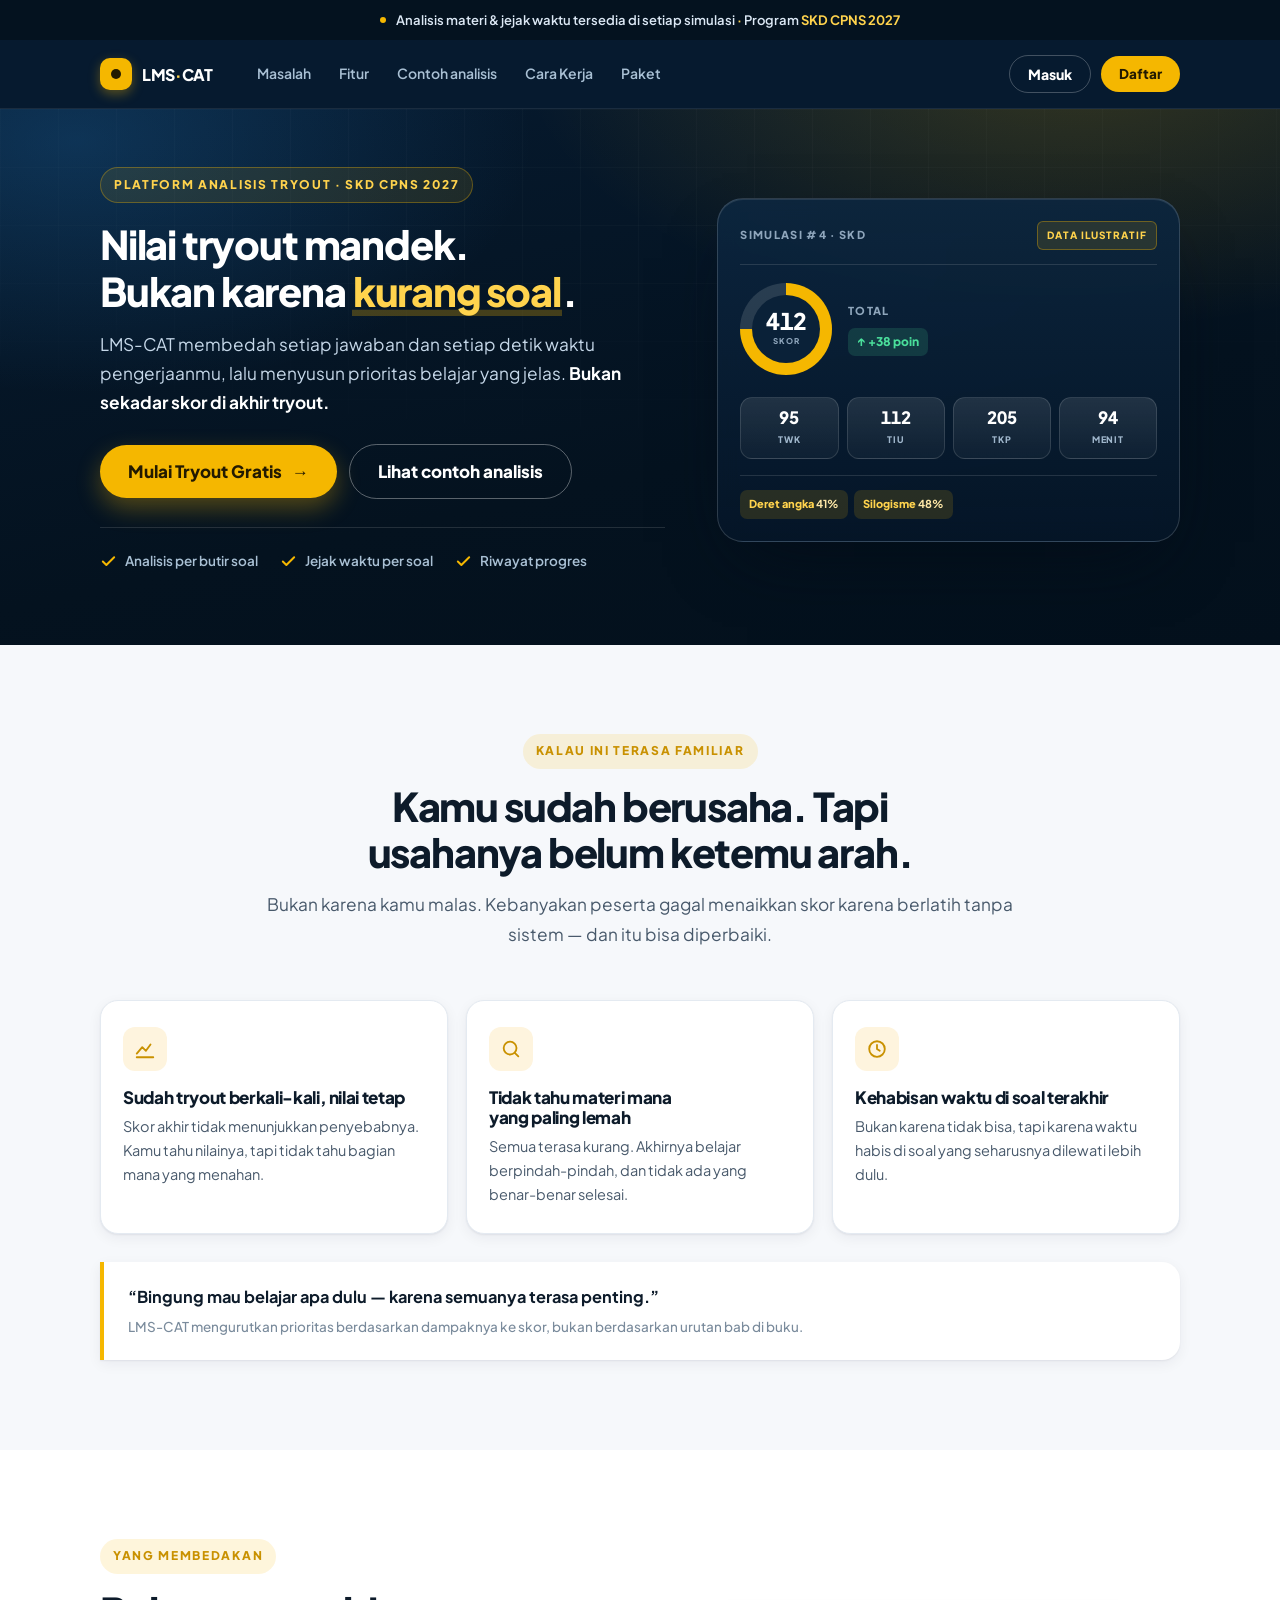
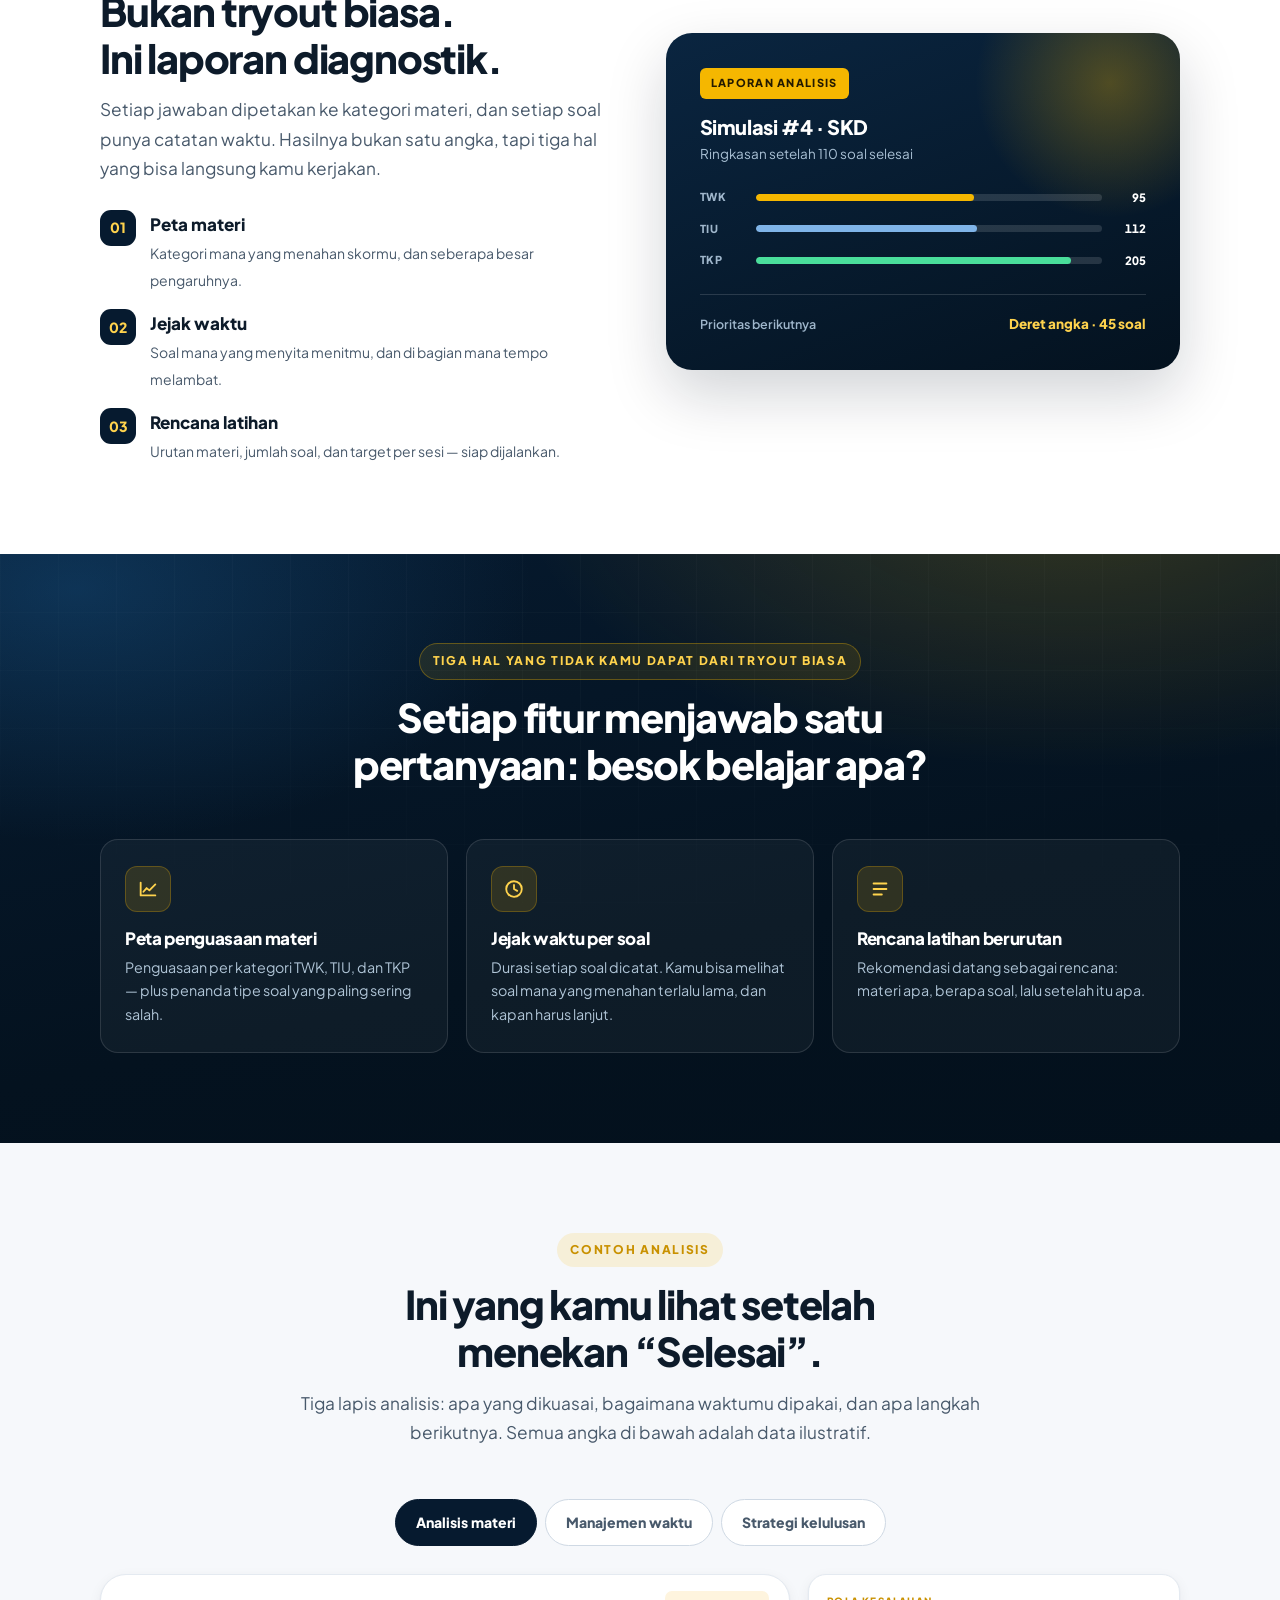
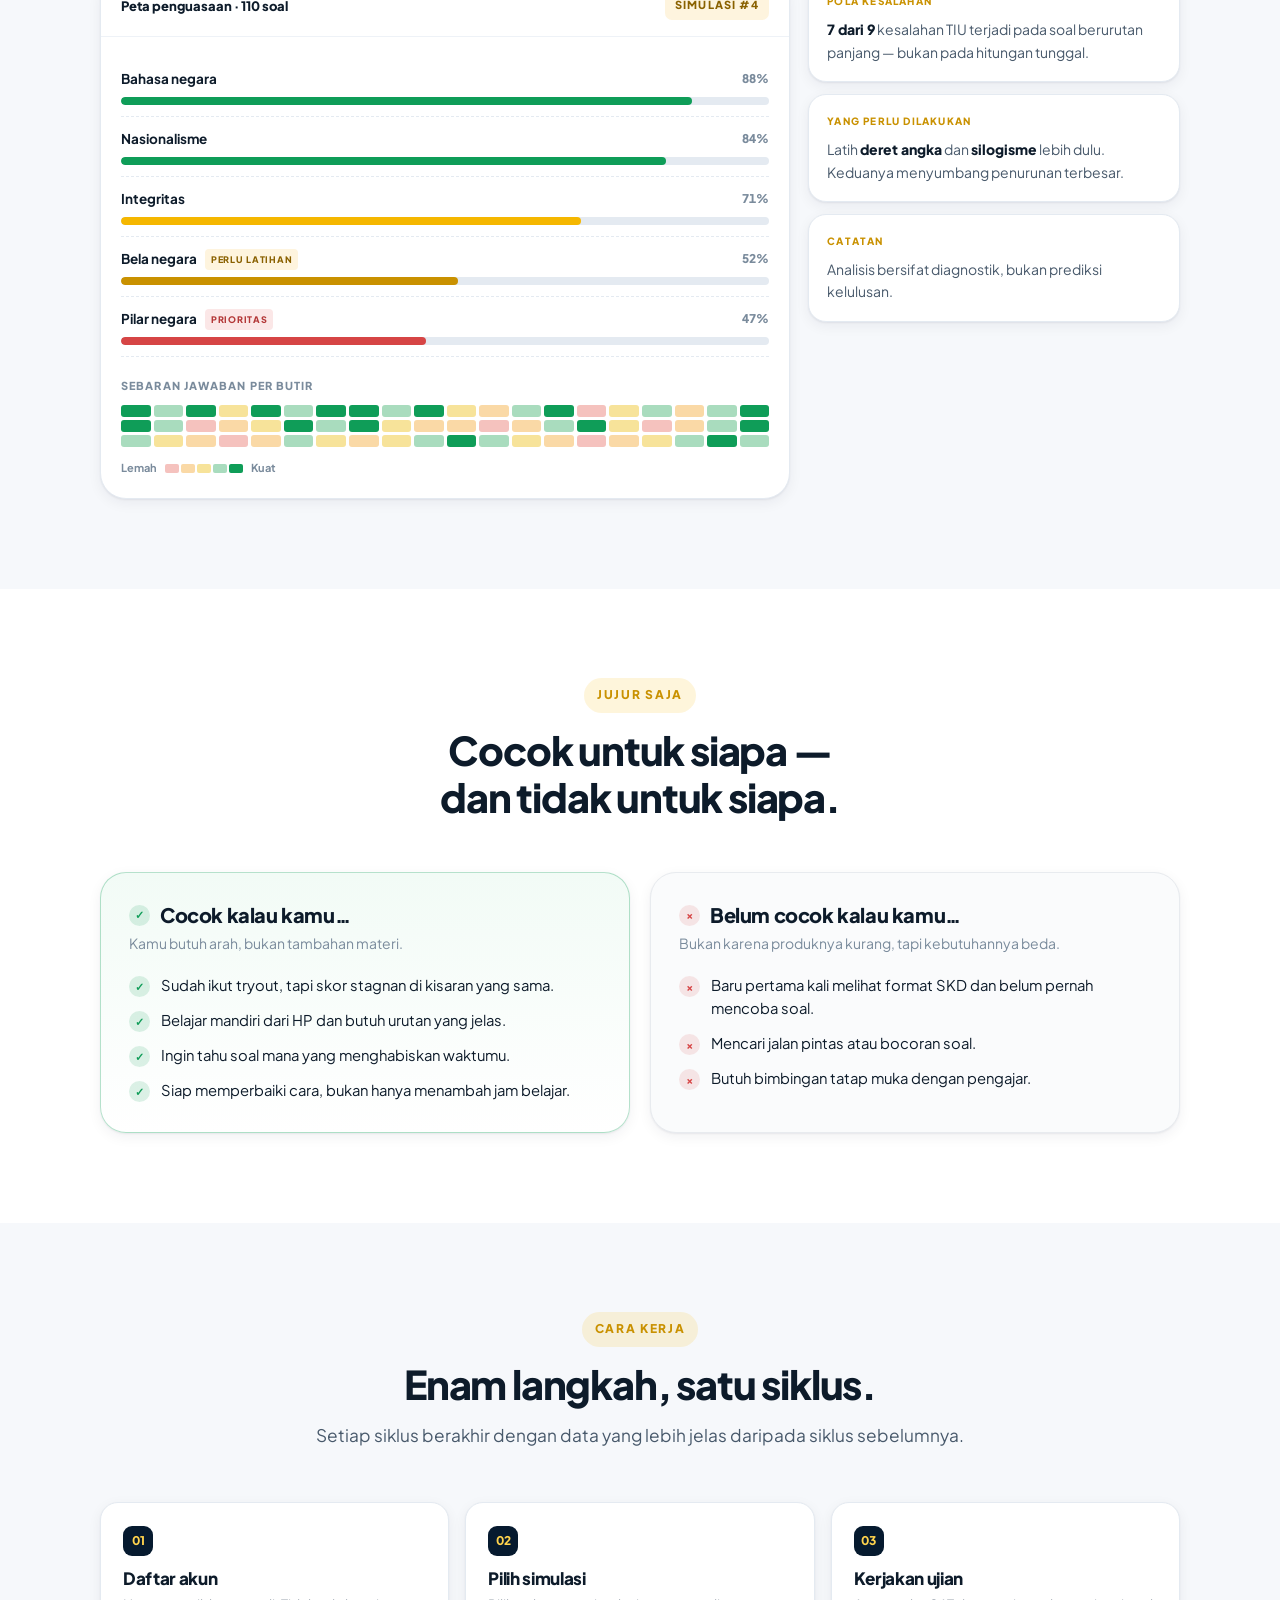
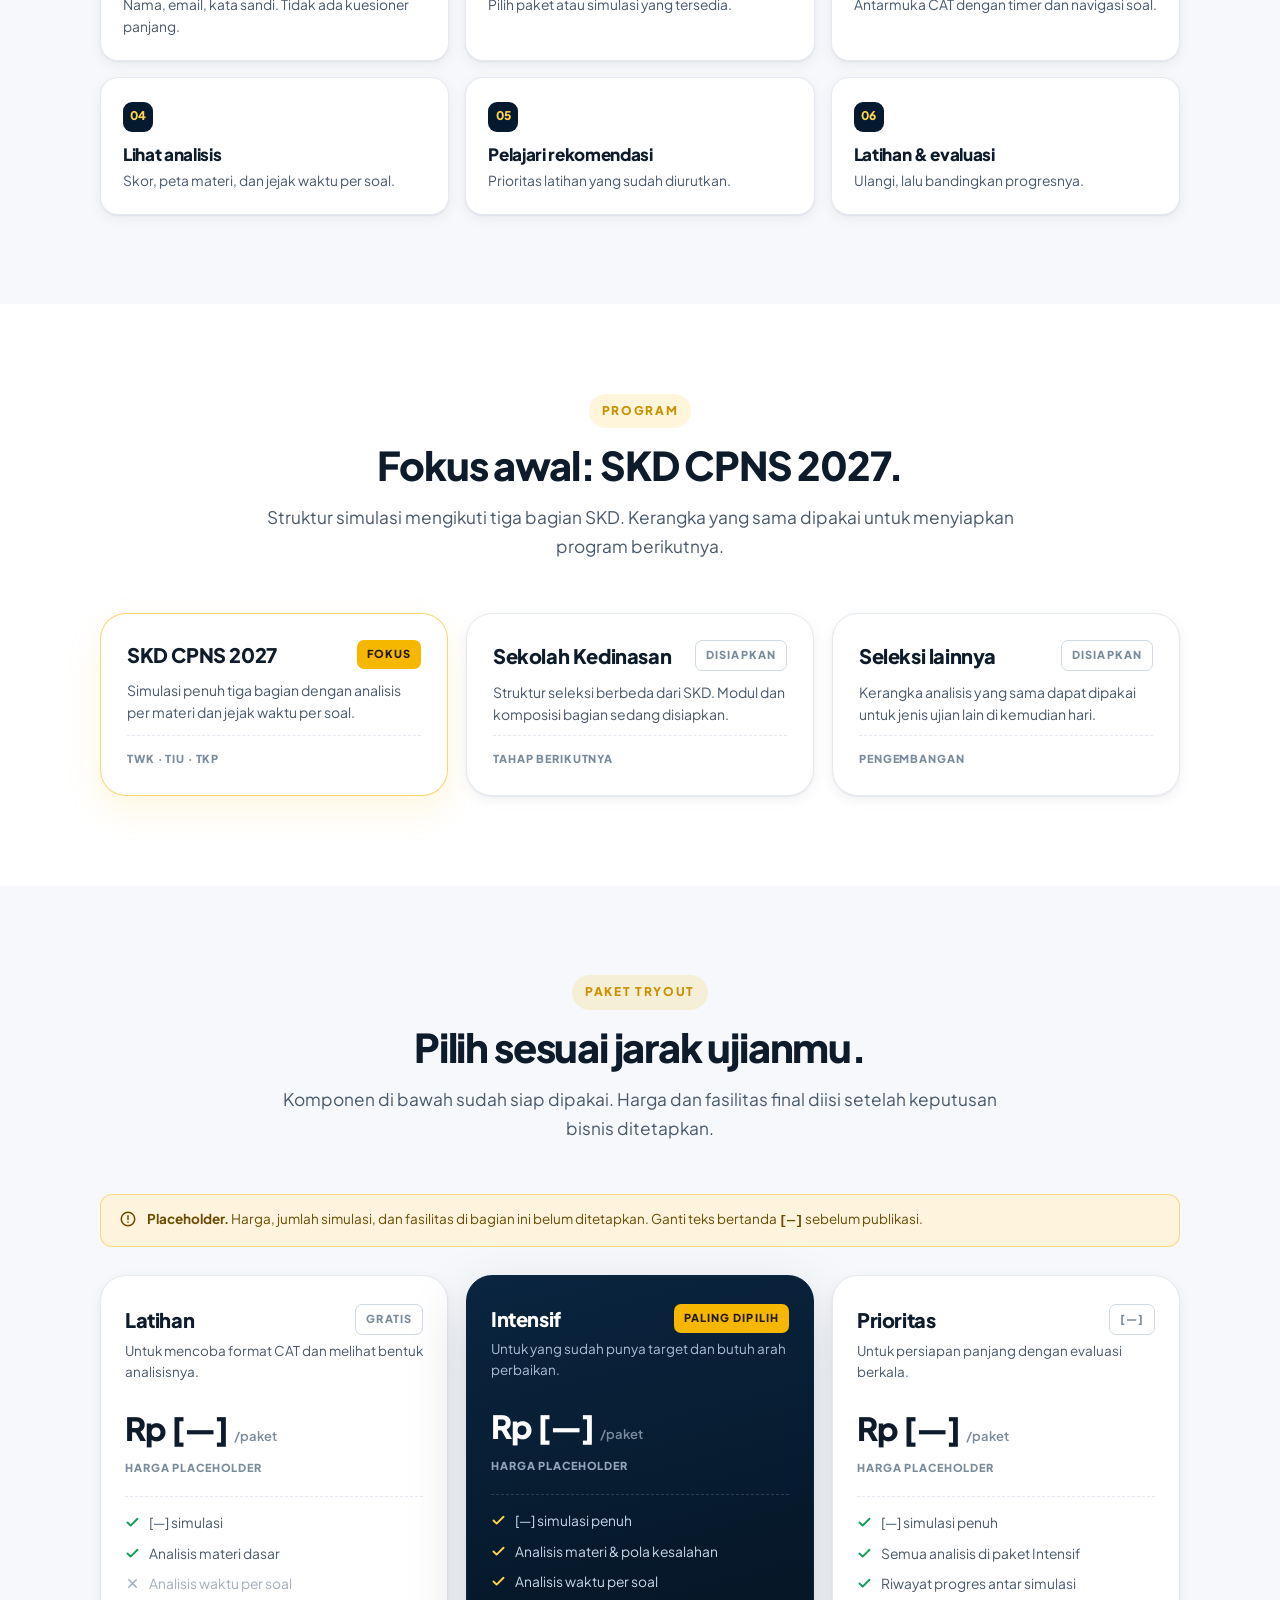
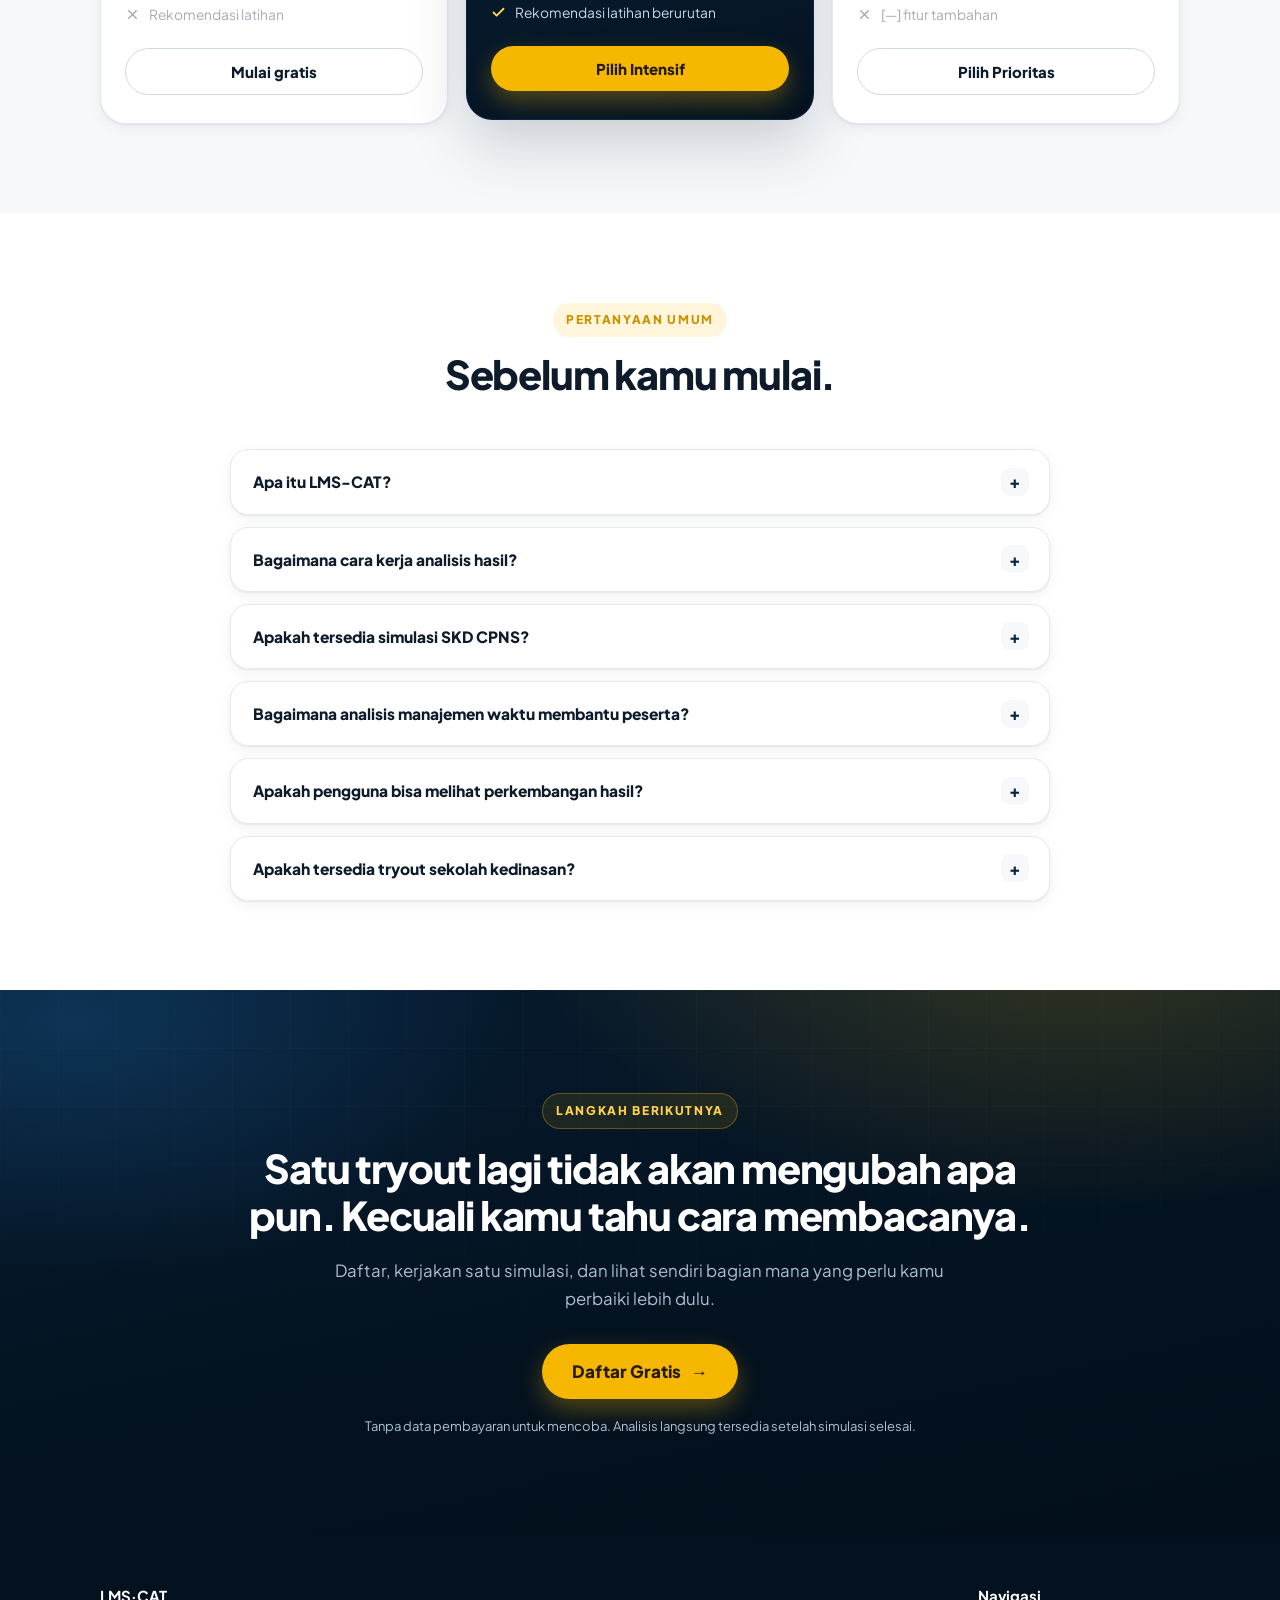
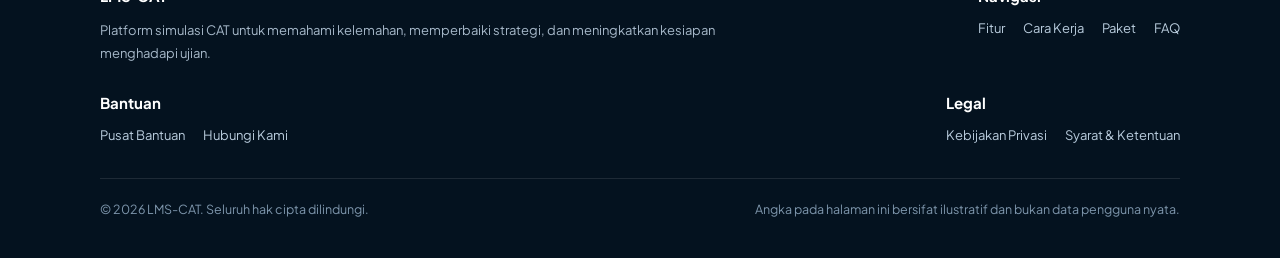
==== app/index.html @ 59b7fd4a "Add working frontend implementation: auth, 30-question CAT exam with timer/autosave, computed result" ====
<!DOCTYPE html>
<html lang="id">
<head>
<meta charset="utf-8">
<meta name="viewport" content="width=device-width, initial-scale=1">
<title>LMS-CAT — Analisis Tryout SKD CPNS 2027: Tahu Penyebab Nilaimu Mandek</title>
<meta name="description" content="LMS-CAT membedah hasil tryout per materi dan per detik waktu pengerjaan, lalu menyusun prioritas latihan untuk SKD CPNS 2027.">
<meta name="theme-color" content="#061A2F">
<link rel="stylesheet" href="assets/fonts.css">
<link rel="stylesheet" href="assets/tokens.css">
<link rel="stylesheet" href="assets/base.css">
<style>
/* ============================== TOPBAR ============================== */
.topbar{
  background:var(--navy-950); color:#DCE8F5;
  font-size:13px; font-weight:600; padding:9px 0;
}
.topbar .wrap{display:flex;align-items:center;justify-content:center;gap:10px;flex-wrap:wrap;text-align:center}
.topbar b{color:var(--gold-400)}
.topbar .dot{background:var(--gold-500);animation:pulse 2.2s infinite}
@keyframes pulse{0%,100%{opacity:1}50%{opacity:.25}}

/* ============================== HEADER ============================== */
.site-header{
  position:sticky; top:0; z-index:var(--z-sticky);
  background:var(--navy-900);
  border-bottom:1px solid rgba(255,255,255,.08);
  transition:box-shadow var(--dur-2) var(--ease);
}
.site-header.is-stuck{box-shadow:0 12px 30px rgba(3,12,22,.45)}
.hdr{display:flex;align-items:center;gap:26px;height:68px}
.brand{display:inline-flex;align-items:center;gap:10px;flex:none}
.brand__mark{
  width:32px;height:32px;border-radius:10px;flex:none;
  background:var(--gold-500);display:grid;place-items:center;
  box-shadow:0 4px 12px rgba(245,183,0,.35);
}
.brand__mark::after{content:"";width:10px;height:10px;border-radius:50%;background:#231A00}
.brand__name{font-weight:800;font-size:16px;letter-spacing:-.02em;color:#fff}
.brand__name i{color:var(--gold-400);font-style:normal}

.hdr__links{display:flex;gap:4px;margin-left:6px}
.hdr__links a{
  font-size:14px;font-weight:600;color:#A9C0D4;padding:8px 12px;border-radius:var(--r-pill);
  transition:color var(--dur-1), background var(--dur-1);
}
.hdr__links a:hover{color:#fff;background:rgba(255,255,255,.07)}
.hdr__actions{margin-left:auto;display:flex;align-items:center;gap:10px}
.hdr__actions .btn--ghost{padding:11px 18px;font-size:14px;border-color:rgba(255,255,255,.24)}
.burger{display:none;width:44px;height:44px;margin-left:auto;place-items:center;border-radius:12px;border:1px solid rgba(255,255,255,.2);color:#fff}
.burger span{display:block;width:18px;height:2px;background:currentColor;position:relative}
.burger span::before,.burger span::after{content:"";position:absolute;left:0;width:18px;height:2px;background:currentColor;transition:transform var(--dur-2) var(--ease)}
.burger span::before{top:-6px}.burger span::after{top:6px}
.burger[aria-expanded="true"] span{background:transparent}
.burger[aria-expanded="true"] span::before{transform:translateY(6px) rotate(45deg)}
.burger[aria-expanded="true"] span::after{transform:translateY(-6px) rotate(-45deg)}
.mmenu{border-top:1px solid rgba(255,255,255,.1);padding:12px 20px 20px;background:var(--navy-900)}
.mmenu a{display:flex;justify-content:space-between;padding:14px 0;border-bottom:1px solid rgba(255,255,255,.08);font-weight:700;color:#E8F1FA}
.mmenu .mm-act{display:grid;grid-template-columns:1fr 1fr;gap:10px;margin-top:16px}
@media (max-width:960px){
  .hdr__links,.hdr__actions{display:none}
  .burger{display:grid}
}

/* ============================== HERO ============================== */
.hero{padding:clamp(34px,5vw,58px) 0 clamp(44px,6vw,72px)}
.hero-grid{display:grid;grid-template-columns:1.1fr .9fr;gap:clamp(28px,4.4vw,52px);align-items:center}
.hero h1{margin-top:18px;color:#fff}
.hero .sub{font-size:var(--text-lead);color:#C6D8E9;margin-top:16px;max-width:34em;line-height:1.7}
.hero .sub strong{color:#fff;font-weight:700}
.hero-cta{display:flex;gap:12px;flex-wrap:wrap;margin-top:26px;align-items:center}
.trust{
  display:flex;flex-wrap:wrap;gap:12px 22px;margin-top:28px;padding-top:22px;
  border-top:1px solid rgba(255,255,255,.12);font-size:13.5px;color:#A9C0D4;font-weight:600;
}
.trust span{display:inline-flex;align-items:center;gap:8px}
.ck{width:17px;height:17px;flex:none;color:var(--gold-500)}

/* kartu hasil */
.rcard{
  position:relative;border-radius:var(--r-lg);padding:22px;
  background:linear-gradient(180deg,rgba(12,38,63,.92),rgba(5,22,40,.9));
  border:1px solid rgba(255,255,255,.16);
  box-shadow:0 30px 70px -30px rgba(3,12,22,.85), inset 0 1px 0 rgba(255,255,255,.1);
  -webkit-backdrop-filter:blur(10px);backdrop-filter:blur(10px);
}
.rcard__top{display:flex;align-items:center;justify-content:space-between;gap:10px;padding-bottom:14px;border-bottom:1px solid rgba(255,255,255,.12)}
.rcard__id{font-size:11px;font-weight:800;letter-spacing:.12em;text-transform:uppercase;color:#8FA6BC}
.rcard__badge{font-size:10px;font-weight:800;letter-spacing:.1em;text-transform:uppercase;padding:5px 9px;border-radius:6px;background:rgba(245,183,0,.12);border:1px solid rgba(245,183,0,.34);color:var(--gold-400)}
.rscore{display:flex;align-items:center;gap:16px;padding-block:18px}
.rring{position:relative;width:92px;height:92px;border-radius:50%;background:conic-gradient(var(--gold-500) 0 75%,rgba(255,255,255,.13) 75%);display:grid;place-items:center;flex:none}
.rring__in{width:68px;height:68px;border-radius:50%;background:#0A2138;display:grid;place-content:center;text-align:center}
.rring__in b{font-size:23px;font-weight:800;letter-spacing:-.03em;color:#fff;line-height:1;font-variant-numeric:tabular-nums}
.rring__in span{font-size:8px;font-weight:800;letter-spacing:.12em;color:#8FA6BC;margin-top:3px}
.rmeta{font-size:11px;font-weight:800;letter-spacing:.1em;text-transform:uppercase;color:#8FA6BC}
.rdelta{display:inline-flex;align-items:center;gap:5px;margin-top:7px;padding:4px 9px;border-radius:7px;background:rgba(74,222,155,.15);color:#4ADE9B;font-size:12px;font-weight:800}
.rboxes{display:grid;grid-template-columns:repeat(4,1fr);gap:8px;margin-top:4px}
.rbox{
  border-radius:12px;padding:11px 4px;text-align:center;
  background:linear-gradient(180deg,rgba(255,255,255,.1),rgba(255,255,255,.035));
  border:1px solid rgba(255,255,255,.13);
}
.rbox b{display:block;font-size:17px;font-weight:800;color:#fff;line-height:1;font-variant-numeric:tabular-nums}
.rbox span{display:block;font-size:9px;font-weight:800;letter-spacing:.1em;color:#9FB6CB;margin-top:6px}
.rchips{display:flex;flex-wrap:wrap;gap:6px;margin-top:16px;padding-top:14px;border-top:1px solid rgba(255,255,255,.12)}
.rchip{font-size:11px;font-weight:800;padding:5px 9px;border-radius:7px;background:rgba(245,183,0,.14);color:var(--gold-400)}
.rchip b{color:#FFE9A8}

@media (max-width:960px){
  .hero-grid{grid-template-columns:1fr;gap:34px}
  .hero .sub{max-width:none}
}

/* ============================== PAIN ============================== */
.pain-grid{display:grid;grid-template-columns:repeat(3,1fr);gap:18px}
.pain{background:var(--white);border:1px solid var(--line);border-radius:var(--r-md);padding:26px 22px;box-shadow:var(--shadow-sm)}
.pain .ic{width:44px;height:44px;border-radius:12px;display:grid;place-items:center;background:var(--gold-100);color:var(--gold-600);margin-bottom:16px}
.pain h3{font-size:var(--text-md);margin-bottom:8px}
.pain p{font-size:14.5px;color:var(--body);line-height:1.65}
.quote{
  margin-top:28px;background:var(--white);border-left:4px solid var(--gold-500);
  border-radius:0 var(--r-md) var(--r-md) 0;padding:22px 24px;box-shadow:var(--shadow-sm);
  font-size:1.02rem;color:var(--ink);font-weight:700;line-height:1.55;
}
.quote small{display:block;margin-top:8px;font-weight:500;font-size:13.5px;color:var(--muted)}

/* ============================== SOLUTION ============================== */
.solution{display:grid;grid-template-columns:1fr 1fr;gap:clamp(28px,4vw,52px);align-items:center}
.pillars{display:grid;gap:16px;margin-top:26px}
.pillar{display:flex;gap:14px;align-items:flex-start}
.pillar .n{
  flex:none;width:36px;height:36px;border-radius:11px;display:grid;place-items:center;
  background:var(--navy-900);color:var(--gold-400);font-weight:800;font-size:14px;
}
.pillar b{display:block;color:var(--ink);font-size:var(--text-md);font-weight:800}
.pillar span{font-size:14px;color:var(--body);line-height:1.6}

.mock{
  border-radius:var(--r-lg);padding:clamp(24px,3vw,34px);position:relative;overflow:hidden;
  background:linear-gradient(160deg,var(--navy-800),var(--navy-950));
  box-shadow:var(--shadow-lg);color:#E8F1FA;
}
.mock::before{
  content:"";position:absolute;width:280px;height:280px;border-radius:50%;
  background:radial-gradient(circle,rgba(245,183,0,.30),transparent 68%);
  top:-90px;right:-70px;
}
.mock .tag{
  display:inline-block;font-size:11px;font-weight:800;letter-spacing:.12em;text-transform:uppercase;
  color:#231A00;background:var(--gold-500);padding:6px 11px;border-radius:6px;
}
.mock h3{color:#fff;font-size:var(--text-lg);margin:16px 0 4px;position:relative}
.mock .ms{color:#A9C0D4;font-size:13.5px}
.mrows{margin-top:22px;display:grid;gap:12px;position:relative}
.mrow{display:grid;grid-template-columns:46px 1fr 34px;gap:10px;align-items:center}
.mrow span{font-size:11px;font-weight:800;color:#9FB6CB;letter-spacing:.06em}
.mrow em{font-style:normal;font-size:11.5px;font-weight:800;color:#fff;text-align:right;font-variant-numeric:tabular-nums}
.mtrack{height:7px;border-radius:99px;background:rgba(255,255,255,.13);overflow:hidden}
.mtrack i{display:block;height:100%;border-radius:99px;background:var(--gold-500)}
.mtrack i.b2{background:#7FB4E8}
.mtrack i.b3{background:#4ADE9B}
.mfoot{
  margin-top:24px;padding-top:18px;border-top:1px solid rgba(255,255,255,.14);
  display:flex;justify-content:space-between;align-items:center;gap:12px;position:relative;flex-wrap:wrap;
}
.mfoot span{font-size:12.5px;color:#9FB6CB;font-weight:600}
.mfoot b{color:var(--gold-400);font-size:13.5px;font-weight:800}

/* ============================== FEATURES (navy) ============================== */
.feat-grid{display:grid;grid-template-columns:repeat(3,1fr);gap:18px}
.feat{
  background:rgba(255,255,255,.045);border:1px solid rgba(255,255,255,.12);
  border-radius:var(--r-md);padding:26px 24px;
  transition:transform var(--dur-2) var(--ease), border-color var(--dur-2), background var(--dur-2);
}
.feat:hover{transform:translateY(-3px);border-color:rgba(245,183,0,.45);background:rgba(255,255,255,.07)}
.feat .ic{
  width:46px;height:46px;border-radius:12px;display:grid;place-items:center;margin-bottom:16px;
  background:rgba(245,183,0,.14);color:var(--gold-400);border:1px solid rgba(245,183,0,.26);
}
.feat h3{color:#fff;font-size:var(--text-md);margin-bottom:8px}
.feat p{font-size:14.3px;color:#AFC4D6;line-height:1.65}

/* ============================== PREVIEW / TABS ============================== */
.tabs{display:flex;gap:8px;flex-wrap:wrap;justify-content:center;margin-bottom:28px}
.tab{
  padding:11px 20px;border-radius:var(--r-pill);border:1.5px solid var(--line-strong);
  background:var(--white);font-size:14px;font-weight:800;color:var(--body);
  transition:all var(--dur-1) var(--ease);
}
.tab:hover{border-color:var(--navy-700);color:var(--ink)}
.tab[aria-selected="true"]{background:var(--navy-900);border-color:var(--navy-900);color:#fff}
.tabpanel[hidden]{display:none}
.pv-grid{display:grid;grid-template-columns:1.3fr .7fr;gap:18px;align-items:start}
.panel{background:var(--white);border:1px solid var(--line);border-radius:var(--r-lg);box-shadow:var(--shadow-sm);overflow:hidden}
.panel__head{display:flex;align-items:center;justify-content:space-between;gap:12px;padding:16px 20px;border-bottom:1px solid var(--line-soft)}
.panel__title{font-size:13px;font-weight:800;color:var(--ink)}
.panel__body{padding:20px}
.prow{display:grid;grid-template-columns:1fr 56px;gap:6px 12px;align-items:center;padding:11px 0;border-bottom:1px dashed var(--line)}
.prow:last-of-type{border-bottom:0}
.prow__n{font-size:13.5px;font-weight:700;color:var(--ink);display:flex;align-items:center;gap:8px}
.prow__v{font-size:12px;font-weight:800;color:var(--muted);text-align:right;font-variant-numeric:tabular-nums}
.pbar{grid-column:1/-1;height:8px;border-radius:99px;background:var(--dv-track);overflow:hidden}
.pbar i{display:block;height:100%;border-radius:99px;background:var(--gold-500)}
.tag{font-size:9px;font-weight:800;letter-spacing:.08em;text-transform:uppercase;padding:3px 6px;border-radius:4px}
.tag--bad{background:var(--red-100);color:var(--red-600)}
.tag--mid{background:var(--amber-100);color:var(--amber-600)}
.tag--good{background:var(--green-100);color:var(--green-600)}

.heat{display:grid;grid-template-columns:repeat(20,1fr);gap:3px}
.heat i{height:12px;border-radius:3px;background:var(--dv-track)}
.heat i[data-l="1"]{background:#F5C2BE}
.heat i[data-l="2"]{background:#FAD9A6}
.heat i[data-l="3"]{background:#F7E39A}
.heat i[data-l="4"]{background:#A9DCBE}
.heat i[data-l="5"]{background:#0F9D58}
.heat__lg{display:flex;align-items:center;gap:8px;margin-top:12px;font-size:11px;color:var(--muted);font-weight:700}
.heat__lg .sc{display:flex;gap:2px}
.heat__lg .sc i{width:14px;height:9px;border-radius:2px}

.side{display:grid;gap:12px}
.insight{padding:18px;border:1px solid var(--line);border-radius:var(--r-md);background:var(--white);box-shadow:var(--shadow-sm)}
.insight__k{font-size:10px;font-weight:800;letter-spacing:.12em;text-transform:uppercase;color:var(--gold-600)}
.insight p{font-size:14px;line-height:1.6;color:var(--body);margin-top:8px}
.insight strong{color:var(--ink);font-weight:800}

.statrow{display:grid;grid-template-columns:repeat(3,1fr);gap:8px;margin-top:16px}
.stat{padding:12px 10px;background:var(--cream);border-radius:var(--r-sm);text-align:center}
.stat b{display:block;font-size:19px;font-weight:800;color:var(--ink);line-height:1.1;font-variant-numeric:tabular-nums}
.stat span{display:block;font-size:10px;font-weight:800;letter-spacing:.08em;text-transform:uppercase;color:var(--muted);margin-top:4px}

.trace{display:flex;align-items:flex-end;gap:3px;height:96px;margin-top:6px}
.trace i{flex:1;min-width:3px;background:#CFE0F0;border-radius:3px 3px 0 0}
.trace i.hot{background:var(--gold-500)}
.trace i.crit{background:var(--red-500)}
.axis{display:flex;justify-content:space-between;margin-top:8px;font-size:10px;font-weight:700;color:var(--muted)}

.plan{display:grid;gap:9px}
.plan__item{display:grid;grid-template-columns:28px 1fr auto;gap:12px;align-items:center;padding:12px;border:1px solid var(--line);border-radius:var(--r-sm);background:var(--white)}
.plan__item.first{border-color:var(--gold-500);box-shadow:0 6px 18px rgba(245,183,0,.18)}
.plan__n{display:grid;place-items:center;width:28px;height:28px;border-radius:9px;background:var(--cream);font-size:12px;font-weight:800;color:var(--body)}
.plan__item.first .plan__n{background:var(--gold-500);color:var(--brand-fg)}
.plan__t{font-size:13.5px;font-weight:800;color:var(--ink)}
.plan__s{font-size:11.5px;color:var(--muted);margin-top:2px}
.plan__go{font-size:10px;font-weight:800;letter-spacing:.06em;color:var(--navy-700)}

@media (max-width:900px){.pv-grid{grid-template-columns:1fr}}

/* ============================== FIT ============================== */
.fit-grid{display:grid;grid-template-columns:1fr 1fr;gap:20px}
.fit{border-radius:var(--r-lg);padding:30px 28px;border:1px solid var(--line);background:var(--white);box-shadow:var(--shadow-sm)}
.fit--yes{border-color:rgba(15,157,88,.3);background:linear-gradient(180deg,#F2FBF6,#fff)}
.fit--no{border-color:#E8EBEF;background:#FAFBFC}
.fit h3{font-size:var(--text-lg);display:flex;align-items:center;gap:10px;margin-bottom:6px}
.fit .sub{font-size:14px;color:var(--muted);margin-bottom:18px}
.fit ul{display:grid;gap:12px}
.fit li{display:flex;gap:11px;align-items:flex-start;font-size:14.8px;color:var(--ink);line-height:1.55}
.fit .mini{width:21px;height:21px;border-radius:50%;display:grid;place-items:center;flex:none;margin-top:2px;font-size:11px;font-weight:800}
.fit--yes .mini{background:rgba(15,157,88,.14);color:var(--green-500)}
.fit--no .mini{background:rgba(214,69,69,.12);color:var(--red-500)}

/* ============================== STEPS ============================== */
.steps{display:grid;grid-template-columns:repeat(3,1fr);gap:16px}
.step{background:var(--white);border:1px solid var(--line);border-radius:var(--r-md);padding:22px;box-shadow:var(--shadow-sm)}
.step__n{display:inline-grid;place-items:center;width:30px;height:30px;border-radius:9px;background:var(--navy-900);color:var(--gold-400);font-size:12px;font-weight:800;margin-bottom:12px}
.step h3{font-size:var(--text-md);margin-bottom:6px}
.step p{font-size:13.8px;color:var(--body);line-height:1.6}

/* ============================== PROGRAM ============================== */
.prog{display:grid;grid-template-columns:repeat(3,1fr);gap:18px}
.pcard{border:1px solid var(--line);border-radius:var(--r-lg);padding:26px;background:var(--white);box-shadow:var(--shadow-sm);display:flex;flex-direction:column;gap:10px}
.pcard.live{border-color:rgba(245,183,0,.55);box-shadow:0 14px 34px rgba(245,183,0,.13)}
.pcard h3{font-size:var(--text-lg)}
.pcard p{font-size:14px;color:var(--body);line-height:1.6}
.pcard__foot{margin-top:auto;padding-top:14px;border-top:1px dashed var(--line);font-size:11px;font-weight:800;letter-spacing:.08em;text-transform:uppercase;color:var(--muted)}

/* ============================== PRICING ============================== */
.notice{
  display:flex;gap:10px;align-items:flex-start;padding:14px 18px;margin-bottom:28px;
  background:var(--gold-100);border:1px solid rgba(245,183,0,.45);border-radius:var(--r-sm);
  font-size:13.5px;color:#6B4A00;line-height:1.55;
}
.tiers{display:grid;grid-template-columns:repeat(3,1fr);gap:18px;align-items:start}
.tier{border:1px solid var(--line);border-radius:var(--r-lg);padding:28px 24px;background:var(--white);box-shadow:var(--shadow-sm);display:flex;flex-direction:column}
.tier--pop{background:linear-gradient(165deg,var(--navy-800),var(--navy-950));border-color:var(--navy-800);color:var(--text-invert);box-shadow:var(--shadow-lg)}
.tier--pop h3{color:#fff}
.tier--pop .tier__d{color:#A9C0D4}
.tier--pop .tier__price{color:#fff}
.tier--pop .tier__note{color:#8FA6BC}
.tier--pop .tier__feat{border-top-color:rgba(255,255,255,.14)}
.tier--pop .tier__feat li{color:#C6D8E9}
.tier__top{display:flex;align-items:center;justify-content:space-between;gap:10px}
.tier h3{font-size:var(--text-lg)}
.tier__d{font-size:13.5px;color:var(--body);margin-top:6px;min-height:40px;line-height:1.55}
.tier__price{font-size:2rem;font-weight:800;letter-spacing:-.03em;margin-top:18px;display:flex;align-items:baseline;gap:6px;color:var(--ink)}
.tier__price span{font-size:13px;font-weight:600;color:var(--muted);letter-spacing:0}
.tier__note{font-size:11px;font-weight:800;letter-spacing:.08em;text-transform:uppercase;color:var(--muted);margin-top:4px}
.tier__feat{margin-top:18px;padding-top:16px;border-top:1px dashed var(--line);display:grid;gap:10px}
.tier__feat li{display:flex;gap:9px;font-size:13.8px;color:var(--body);line-height:1.5}
.tier__feat li svg{flex:none;margin-top:2px}
.tier__feat li.off{color:var(--muted);opacity:.7}
.tier .btn{margin-top:22px;width:100%;font-size:15px;padding:15px 20px}

/* ============================== FAQ ============================== */
.faq{max-width:var(--wrap-narrow);margin-inline:auto;display:grid;gap:12px}
.faq details{background:var(--white);border:1px solid var(--line);border-radius:var(--r-md);box-shadow:var(--shadow-sm);overflow:hidden;transition:border-color var(--dur-1)}
.faq details[open]{border-color:rgba(245,183,0,.55)}
.faq summary{
  cursor:pointer;list-style:none;padding:20px 56px 20px 22px;position:relative;
  font-weight:800;color:var(--ink);font-size:15.5px;line-height:1.5;
}
.faq summary::-webkit-details-marker{display:none}
.faq summary::after{
  content:"+";position:absolute;right:20px;top:50%;transform:translateY(-50%);
  width:28px;height:28px;border-radius:9px;background:var(--cream);color:var(--navy-800);
  display:grid;place-items:center;font-weight:800;font-size:17px;line-height:1;transition:var(--dur-1);
}
.faq details[open] summary::after{content:"–";background:var(--gold-500);color:var(--brand-fg)}
.faq__a{padding:0 22px 22px;font-size:14.8px;color:var(--body);line-height:1.7}
.faq__a p+p{margin-top:10px}

/* ============================== FINAL CTA ============================== */
.final{text-align:center;padding-block:clamp(64px,8vw,104px)}
.final h2{max-width:20em;margin-inline:auto}
.final p{max-width:38em;margin:18px auto 0;font-size:1.05rem}
.final .btn{margin-top:30px}
.final .micro{font-size:13px;color:#AFC1D2;margin-top:16px}

/* ============================== FOOTER ============================== */
.footer{background:var(--navy-950);color:#8FA6BC;padding:44px 0 40px;font-size:13.5px}
.foot-grid{display:flex;justify-content:space-between;gap:26px;flex-wrap:wrap;align-items:flex-start}
.foot-grid b{color:#fff;font-size:15px;display:block;margin-bottom:8px}
.footer p{max-width:52em;margin-top:10px;line-height:1.75;font-size:13px;color:#A6B8C9}
.footer a{color:#B9CCDD}
.footer a:hover{color:var(--gold-400)}
.foot-links{display:flex;gap:18px;flex-wrap:wrap;font-size:13px}
.foot-bottom{margin-top:32px;padding-top:20px;border-top:1px solid rgba(255,255,255,.1);display:flex;justify-content:space-between;gap:14px;flex-wrap:wrap;font-size:12.5px;color:#7E96AC}

/* ============================== FLOATING CTA ============================== */
.fcta{
  display:none;position:fixed;left:0;right:0;bottom:0;z-index:80;
  background:rgba(6,26,47,.97);-webkit-backdrop-filter:blur(12px);backdrop-filter:blur(12px);
  border-top:1px solid rgba(255,255,255,.14);
  padding:10px 14px calc(10px + env(safe-area-inset-bottom));
  box-shadow:0 -8px 30px rgba(4,18,31,.35);
  transform:translateY(110%);visibility:hidden;transition:transform var(--dur-2) var(--ease), visibility var(--dur-2);
}
.fcta.show{transform:none;visibility:visible}
.fcta__in{display:flex;align-items:center;gap:12px;max-width:var(--wrap);margin-inline:auto}
.fcta__price{flex:none;line-height:1.25}
.fcta__price .now{display:block;color:#fff;font-weight:800;font-size:1.02rem}
.fcta__price .was{display:block;color:#AFC2D4;font-size:11.5px}
.fcta .btn{flex:1;padding:15px 18px;font-size:15.5px;box-shadow:none}

@media (max-width:960px){
  .pain-grid,.feat-grid,.prog,.steps,.tiers{grid-template-columns:1fr 1fr}
  .solution{grid-template-columns:1fr;gap:32px}
  .fit-grid{grid-template-columns:1fr}
  .rbox b{font-size:15px}
}
@media (max-width:700px){
  .pain-grid,.feat-grid,.prog,.steps,.tiers{grid-template-columns:1fr}
  .fcta{display:block}
  .footer{padding-bottom:104px}
  .hero-cta .btn{width:100%}
  .trust{font-size:12.5px;gap:10px 16px}
}
</style>
</head>
<body>
<a class="skip-link" href="#main">Lewati ke konten utama</a>

<!-- ============================ TOPBAR ============================ -->
<div class="topbar">
  <div class="wrap">
    <span class="dot" aria-hidden="true"></span>
    <span>Analisis materi &amp; jejak waktu tersedia di setiap simulasi <b>·</b> Program <b>SKD CPNS 2027</b></span>
  </div>
</div>

<!-- ============================ HEADER ============================ -->
<header class="site-header" id="siteHeader">
  <div class="wrap hdr">
    <a class="brand" href="#atas" aria-label="LMS-CAT, kembali ke atas">
      <span class="brand__mark" aria-hidden="true"></span>
      <span class="brand__name">LMS<i>·</i>CAT</span>
    </a>
    <nav class="hdr__links" aria-label="Navigasi utama">
      <a href="#masalah">Masalah</a>
      <a href="#fitur">Fitur</a>
      <a href="#analisis">Contoh analisis</a>
      <a href="#cara-kerja">Cara Kerja</a>
      <a href="#paket">Paket</a>
    </nav>
    <div class="hdr__actions">
      <a href="masuk/index.html" class="btn btn--ghost">Masuk</a>
      <a href="daftar/index.html" class="btn btn--sm">Daftar</a>
    </div>
    <button class="burger" id="burger" aria-expanded="false" aria-controls="mmenu" aria-label="Buka menu"><span></span></button>
  </div>
  <div class="mmenu" id="mmenu" hidden>
    <a href="#masalah">Masalah</a>
    <a href="#fitur">Fitur</a>
    <a href="#analisis">Contoh analisis</a>
    <a href="#cara-kerja">Cara Kerja</a>
    <a href="#paket">Paket</a>
    <div class="mm-act">
      <a href="masuk/index.html" class="btn btn--ghost">Masuk</a>
      <a href="daftar/index.html" class="btn">Daftar</a>
    </div>
  </div>
</header>

<main id="main">

<!-- ============================ HERO ============================ -->
<section class="hero on-navy glow" id="atas">
  <div class="wrap hero-grid">
    <div>
      <span class="eyebrow">Platform analisis tryout · SKD CPNS 2027</span>
      <h1 class="display">Nilai tryout mandek.<br>Bukan karena <span class="hl">kurang soal</span>.</h1>
      <p class="sub">
        LMS-CAT membedah setiap jawaban dan setiap detik waktu pengerjaanmu, lalu menyusun prioritas belajar
        yang jelas. <strong>Bukan sekadar skor di akhir tryout.</strong>
      </p>
      <div class="hero-cta">
        <a href="daftar/index.html" class="btn">Mulai Tryout Gratis <span aria-hidden="true">→</span></a>
        <a href="#analisis" class="btn btn--ghost">Lihat contoh analisis</a>
      </div>
      <div class="trust">
        <span><svg class="ck" viewBox="0 0 24 24" fill="none" stroke="currentColor" stroke-width="2.8" aria-hidden="true"><path d="M20 6L9 17l-5-5" stroke-linecap="round" stroke-linejoin="round"/></svg> Analisis per butir soal</span>
        <span><svg class="ck" viewBox="0 0 24 24" fill="none" stroke="currentColor" stroke-width="2.8" aria-hidden="true"><path d="M20 6L9 17l-5-5" stroke-linecap="round" stroke-linejoin="round"/></svg> Jejak waktu per soal</span>
        <span><svg class="ck" viewBox="0 0 24 24" fill="none" stroke="currentColor" stroke-width="2.8" aria-hidden="true"><path d="M20 6L9 17l-5-5" stroke-linecap="round" stroke-linejoin="round"/></svg> Riwayat progres</span>
      </div>
    </div>

    <div class="rcard" role="img" aria-label="Contoh kartu hasil: skor 412, TWK 95, TIU 112, TKP 205, waktu 94 menit.">
      <div class="rcard__top">
        <span class="rcard__id">Simulasi #4 · SKD</span>
        <span class="rcard__badge">Data ilustratif</span>
      </div>
      <div class="rscore">
        <div class="rring"><div class="rring__in"><b>412</b><span>SKOR</span></div></div>
        <div>
          <div class="rmeta">Total</div>
          <div class="rdelta">↑ +38 poin</div>
        </div>
      </div>
      <div class="rboxes">
        <div class="rbox"><b>95</b><span>TWK</span></div>
        <div class="rbox"><b>112</b><span>TIU</span></div>
        <div class="rbox"><b>205</b><span>TKP</span></div>
        <div class="rbox"><b>94</b><span>MENIT</span></div>
      </div>
      <div class="rchips">
        <span class="rchip">Deret angka <b>41%</b></span>
        <span class="rchip">Silogisme <b>48%</b></span>
      </div>
    </div>
  </div>
</section>

<!-- ============================ MASALAH ============================ -->
<section class="sec sec--cream" id="masalah">
  <div class="wrap">
    <div class="sec-head" data-reveal>
      <span class="eyebrow">Kalau ini terasa familiar</span>
      <h2 class="h2">Kamu sudah berusaha. Tapi usahanya belum ketemu arah.</h2>
      <p class="lead">Bukan karena kamu malas. Kebanyakan peserta gagal menaikkan skor karena berlatih tanpa sistem — dan itu bisa diperbaiki.</p>
    </div>

    <div class="pain-grid">
      <article class="pain" data-reveal>
        <div class="ic" aria-hidden="true">
          <svg width="22" height="22" viewBox="0 0 24 24" fill="none" stroke="currentColor" stroke-width="2"><path d="M3 17l6-7 4 4 5-7" stroke-linecap="round" stroke-linejoin="round"/><path d="M3 21h18" stroke-linecap="round"/></svg>
        </div>
        <h3>Sudah tryout berkali-kali, nilai tetap</h3>
        <p>Skor akhir tidak menunjukkan penyebabnya. Kamu tahu nilainya, tapi tidak tahu bagian mana yang menahan.</p>
      </article>

      <article class="pain" data-reveal style="--d:80ms">
        <div class="ic" aria-hidden="true">
          <svg width="22" height="22" viewBox="0 0 24 24" fill="none" stroke="currentColor" stroke-width="2"><circle cx="11" cy="11" r="7"/><path d="M20 20l-3.6-3.6" stroke-linecap="round"/></svg>
        </div>
        <h3>Tidak tahu materi mana yang paling lemah</h3>
        <p>Semua terasa kurang. Akhirnya belajar berpindah-pindah, dan tidak ada yang benar-benar selesai.</p>
      </article>

      <article class="pain" data-reveal style="--d:160ms">
        <div class="ic" aria-hidden="true">
          <svg width="22" height="22" viewBox="0 0 24 24" fill="none" stroke="currentColor" stroke-width="2"><circle cx="12" cy="12" r="8.5"/><path d="M12 7.5V12l3 2" stroke-linecap="round" stroke-linejoin="round"/></svg>
        </div>
        <h3>Kehabisan waktu di soal terakhir</h3>
        <p>Bukan karena tidak bisa, tapi karena waktu habis di soal yang seharusnya dilewati lebih dulu.</p>
      </article>
    </div>

    <div class="quote" data-reveal>
      “Bingung mau belajar apa dulu — karena semuanya terasa penting.”
      <small>LMS-CAT mengurutkan prioritas berdasarkan dampaknya ke skor, bukan berdasarkan urutan bab di buku.</small>
    </div>
  </div>
</section>

<!-- ============================ SOLUSI ============================ -->
<section class="sec" id="solusi">
  <div class="wrap solution">
    <div data-reveal>
      <span class="eyebrow">Yang membedakan</span>
      <h2 class="h2" style="margin-top:14px">Bukan tryout biasa. Ini laporan diagnostik.</h2>
      <p class="lead" style="margin-top:14px">
        Setiap jawaban dipetakan ke kategori materi, dan setiap soal punya catatan waktu.
        Hasilnya bukan satu angka, tapi tiga hal yang bisa langsung kamu kerjakan.
      </p>

      <div class="pillars">
        <div class="pillar">
          <span class="n">01</span>
          <div><b>Peta materi</b><span>Kategori mana yang menahan skormu, dan seberapa besar pengaruhnya.</span></div>
        </div>
        <div class="pillar">
          <span class="n">02</span>
          <div><b>Jejak waktu</b><span>Soal mana yang menyita menitmu, dan di bagian mana tempo melambat.</span></div>
        </div>
        <div class="pillar">
          <span class="n">03</span>
          <div><b>Rencana latihan</b><span>Urutan materi, jumlah soal, dan target per sesi — siap dijalankan.</span></div>
        </div>
      </div>
    </div>

    <div class="mock" data-reveal>
      <span class="tag">Laporan analisis</span>
      <h3>Simulasi #4 · SKD</h3>
      <div class="ms">Ringkasan setelah 110 soal selesai</div>

      <div class="mrows">
        <div class="mrow"><span>TWK</span><div class="mtrack"><i style="width:63%"></i></div><em>95</em></div>
        <div class="mrow"><span>TIU</span><div class="mtrack"><i class="b2" style="width:64%"></i></div><em>112</em></div>
        <div class="mrow"><span>TKP</span><div class="mtrack"><i class="b3" style="width:91%"></i></div><em>205</em></div>
      </div>

      <div class="mfoot">
        <span>Prioritas berikutnya</span>
        <b>Deret angka · 45 soal</b>
      </div>
    </div>
  </div>
</section>

<!-- ============================ FITUR (navy) ============================ -->
<section class="sec on-navy glow" id="fitur">
  <div class="wrap">
    <div class="sec-head" data-reveal>
      <span class="eyebrow">Tiga hal yang tidak kamu dapat dari tryout biasa</span>
      <h2 class="h2">Setiap fitur menjawab satu pertanyaan: besok belajar apa?</h2>
    </div>

    <div class="feat-grid">
      <article class="feat" data-reveal>
        <div class="ic" aria-hidden="true">
          <svg width="22" height="22" viewBox="0 0 24 24" fill="none" stroke="currentColor" stroke-width="2"><path d="M4 19V5m0 14h16" stroke-linecap="round"/><path d="M7 15l3.5-4 3 2.5L20 7" stroke-linecap="round" stroke-linejoin="round"/></svg>
        </div>
        <h3>Peta penguasaan materi</h3>
        <p>Penguasaan per kategori TWK, TIU, dan TKP — plus penanda tipe soal yang paling sering salah.</p>
      </article>

      <article class="feat" data-reveal style="--d:80ms">
        <div class="ic" aria-hidden="true">
          <svg width="22" height="22" viewBox="0 0 24 24" fill="none" stroke="currentColor" stroke-width="2"><circle cx="12" cy="12" r="8.5"/><path d="M12 7.5V12l3.5 2" stroke-linecap="round" stroke-linejoin="round"/></svg>
        </div>
        <h3>Jejak waktu per soal</h3>
        <p>Durasi setiap soal dicatat. Kamu bisa melihat soal mana yang menahan terlalu lama, dan kapan harus lanjut.</p>
      </article>

      <article class="feat" data-reveal style="--d:160ms">
        <div class="ic" aria-hidden="true">
          <svg width="22" height="22" viewBox="0 0 24 24" fill="none" stroke="currentColor" stroke-width="2"><path d="M5 6h14M5 12h14M5 18h9" stroke-linecap="round"/></svg>
        </div>
        <h3>Rencana latihan berurutan</h3>
        <p>Rekomendasi datang sebagai rencana: materi apa, berapa soal, lalu setelah itu apa.</p>
      </article>
    </div>
  </div>
</section>

<!-- ============================ PREVIEW ANALISIS ============================ -->
<section class="sec sec--cream" id="analisis">
  <div class="wrap">
    <div class="sec-head" data-reveal>
      <span class="eyebrow">Contoh analisis</span>
      <h2 class="h2">Ini yang kamu lihat setelah menekan “Selesai”.</h2>
      <p class="lead">Tiga lapis analisis: apa yang dikuasai, bagaimana waktumu dipakai, dan apa langkah berikutnya. Semua angka di bawah adalah data ilustratif.</p>
    </div>

    <div class="tabs" role="tablist" aria-label="Jenis analisis">
      <button class="tab" role="tab" id="t-materi" aria-controls="p-materi" aria-selected="true">Analisis materi</button>
      <button class="tab" role="tab" id="t-waktu" aria-controls="p-waktu" aria-selected="false" tabindex="-1">Manajemen waktu</button>
      <button class="tab" role="tab" id="t-strategi" aria-controls="p-strategi" aria-selected="false" tabindex="-1">Strategi kelulusan</button>
    </div>

    <!-- materi -->
    <div class="tabpanel" role="tabpanel" id="p-materi" aria-labelledby="t-materi">
      <div class="pv-grid">
        <div class="panel">
          <div class="panel__head">
            <span class="panel__title">Peta penguasaan · 110 soal</span>
            <span class="badge badge--soft">Simulasi #4</span>
          </div>
          <div class="panel__body">
            <div class="prow"><span class="prow__n">Bahasa negara</span><span class="prow__v">88%</span><span class="pbar"><i style="width:88%;background:var(--green-500)"></i></span></div>
            <div class="prow"><span class="prow__n">Nasionalisme</span><span class="prow__v">84%</span><span class="pbar"><i style="width:84%;background:var(--green-500)"></i></span></div>
            <div class="prow"><span class="prow__n">Integritas</span><span class="prow__v">71%</span><span class="pbar"><i style="width:71%"></i></span></div>
            <div class="prow"><span class="prow__n">Bela negara <span class="tag tag--mid">Perlu latihan</span></span><span class="prow__v">52%</span><span class="pbar"><i style="width:52%;background:var(--amber-500)"></i></span></div>
            <div class="prow"><span class="prow__n">Pilar negara <span class="tag tag--bad">Prioritas</span></span><span class="prow__v">47%</span><span class="pbar"><i style="width:47%;background:var(--red-500)"></i></span></div>

            <div style="margin-top:20px">
              <div style="font-size:11px;font-weight:800;letter-spacing:.1em;text-transform:uppercase;color:var(--muted);margin-bottom:10px">Sebaran jawaban per butir</div>
              <div class="heat" aria-hidden="true">
                <i data-l="5"></i><i data-l="4"></i><i data-l="5"></i><i data-l="3"></i><i data-l="5"></i><i data-l="4"></i><i data-l="5"></i><i data-l="5"></i><i data-l="4"></i><i data-l="5"></i>
                <i data-l="3"></i><i data-l="2"></i><i data-l="4"></i><i data-l="5"></i><i data-l="1"></i><i data-l="3"></i><i data-l="4"></i><i data-l="2"></i><i data-l="4"></i><i data-l="5"></i>
                <i data-l="5"></i><i data-l="4"></i><i data-l="1"></i><i data-l="2"></i><i data-l="3"></i><i data-l="5"></i><i data-l="4"></i><i data-l="5"></i><i data-l="3"></i><i data-l="2"></i>
                <i data-l="2"></i><i data-l="1"></i><i data-l="2"></i><i data-l="4"></i><i data-l="5"></i><i data-l="3"></i><i data-l="1"></i><i data-l="2"></i><i data-l="4"></i><i data-l="5"></i>
                <i data-l="4"></i><i data-l="3"></i><i data-l="2"></i><i data-l="1"></i><i data-l="2"></i><i data-l="4"></i><i data-l="3"></i><i data-l="2"></i><i data-l="3"></i><i data-l="4"></i>
                <i data-l="5"></i><i data-l="4"></i><i data-l="3"></i><i data-l="2"></i><i data-l="1"></i><i data-l="2"></i><i data-l="3"></i><i data-l="4"></i><i data-l="5"></i><i data-l="4"></i>
              </div>
              <div class="heat__lg">
                <span>Lemah</span>
                <span class="sc"><i style="background:#F5C2BE"></i><i style="background:#FAD9A6"></i><i style="background:#F7E39A"></i><i style="background:#A9DCBE"></i><i style="background:#0F9D58"></i></span>
                <span>Kuat</span>
              </div>
            </div>
          </div>
        </div>

        <div class="side">
          <div class="insight">
            <div class="insight__k">Pola kesalahan</div>
            <p><strong>7 dari 9</strong> kesalahan TIU terjadi pada soal berurutan panjang — bukan pada hitungan tunggal.</p>
          </div>
          <div class="insight">
            <div class="insight__k">Yang perlu dilakukan</div>
            <p>Latih <strong>deret angka</strong> dan <strong>silogisme</strong> lebih dulu. Keduanya menyumbang penurunan terbesar.</p>
          </div>
          <div class="insight">
            <div class="insight__k">Catatan</div>
            <p>Analisis bersifat diagnostik, bukan prediksi kelulusan.</p>
          </div>
        </div>
      </div>
    </div>

    <!-- waktu -->
    <div class="tabpanel" role="tabpanel" id="p-waktu" aria-labelledby="t-waktu" hidden>
      <div class="pv-grid">
        <div class="panel">
          <div class="panel__head">
            <span class="panel__title">Waktu per bagian</span>
            <span class="badge badge--soft">Total 94 menit</span>
          </div>
          <div class="panel__body">
            <div class="prow"><span class="prow__n">TWK · 30 soal</span><span class="prow__v">21 mnt</span><span class="pbar"><i style="width:52%"></i></span></div>
            <div class="prow"><span class="prow__n">TIU · 35 soal</span><span class="prow__v">41 mnt</span><span class="pbar"><i style="width:88%;background:var(--amber-500)"></i></span></div>
            <div class="prow"><span class="prow__n">TKP · 45 soal</span><span class="prow__v">32 mnt</span><span class="pbar"><i style="width:70%;background:var(--green-500)"></i></span></div>

            <div style="margin-top:20px">
              <div style="font-size:11px;font-weight:800;letter-spacing:.1em;text-transform:uppercase;color:var(--muted);margin-bottom:8px">Durasi 30 soal terakhir</div>
              <div class="trace" aria-hidden="true">
                <i style="height:30%"></i><i style="height:44%"></i><i style="height:26%"></i><i style="height:38%"></i>
                <i style="height:52%"></i><i style="height:31%"></i><i style="height:47%"></i><i style="height:24%"></i>
                <i style="height:58%"></i><i style="height:35%"></i><i style="height:41%"></i><i style="height:29%"></i>
                <i class="hot" style="height:76%"></i><i style="height:33%"></i><i style="height:49%"></i><i style="height:27%"></i>
                <i style="height:55%"></i><i style="height:39%"></i><i class="crit" style="height:100%"></i><i style="height:36%"></i>
                <i style="height:22%"></i><i style="height:46%"></i><i style="height:32%"></i><i style="height:51%"></i>
                <i style="height:28%"></i><i style="height:43%"></i><i style="height:37%"></i><i style="height:24%"></i>
                <i style="height:48%"></i><i style="height:30%"></i>
              </div>
              <div class="axis"><span>Soal 81</span><span>Soal 110</span></div>
            </div>

            <div class="statrow">
              <div class="stat"><b>48</b><span>Rata-rata (dtk)</span></div>
              <div class="stat"><b style="color:var(--amber-600)">8</b><span>Soal &gt; 2 mnt</span></div>
              <div class="stat"><b>6</b><span>Sisa (mnt)</span></div>
            </div>
          </div>
        </div>

        <div class="side">
          <div class="insight">
            <div class="insight__k">Temuan utama</div>
            <p>TIU memakai <strong>41 dari 100 menit</strong> untuk 35 soal — 70 detik per soal, di atas batas aman.</p>
          </div>
          <div class="insight">
            <div class="insight__k">Soal yang menahan</div>
            <p>Soal 18 (3:12) dan soal 27 (3:41) menyita <strong>6,9 menit</strong> dan keduanya salah.</p>
          </div>
          <div class="insight">
            <div class="insight__k">Strategi disarankan</div>
            <p>25 mnt TWK, 40 mnt TIU, 30 mnt TKP. Lewati soal yang melewati 90 detik.</p>
          </div>
        </div>
      </div>
    </div>

    <!-- strategi -->
    <div class="tabpanel" role="tabpanel" id="p-strategi" aria-labelledby="t-strategi" hidden>
      <div class="pv-grid">
        <div class="panel">
          <div class="panel__head">
            <span class="panel__title">Rencana persiapan · 4 minggu</span>
            <span class="badge badge--soft">Draf</span>
          </div>
          <div class="panel__body">
            <div class="plan">
              <div class="plan__item first">
                <span class="plan__n">1</span>
                <div><div class="plan__t">Minggu 1 · Tutup kebocoran terbesar</div><div class="plan__s">Deret angka &amp; silogisme · 75 soal</div></div>
                <span class="plan__go">45%</span>
              </div>
              <div class="plan__item">
                <span class="plan__n">2</span>
                <div><div class="plan__t">Minggu 2 · Perbaiki tempo</div><div class="plan__s">Latihan berwaktu · target 60 dtk/soal</div></div>
                <span class="plan__go">—</span>
              </div>
              <div class="plan__item">
                <span class="plan__n">3</span>
                <div><div class="plan__t">Minggu 3–4 · Simulasi penuh</div><div class="plan__s">2 simulasi + evaluasi per materi</div></div>
                <span class="plan__go">—</span>
              </div>
            </div>
          </div>
        </div>

        <div class="side">
          <div class="insight">
            <div class="insight__k">Cara kami menyusun</div>
            <p>Prioritas diurutkan dari <strong>potensi kenaikan skor</strong>, lalu disesuaikan dengan waktu yang kamu punya.</p>
          </div>
          <div class="insight">
            <div class="insight__k">Yang tidak kami janjikan</div>
            <p>Tidak ada prediksi kelulusan. Yang bisa diukur: kesiapan, kecepatan, konsistensi.</p>
          </div>
          <div class="insight">
            <div class="insight__k">Evaluasi</div>
            <p>Setiap simulasi baru memperbarui rencana ini otomatis.</p>
          </div>
        </div>
      </div>
    </div>
  </div>
</section>

<!-- ============================ UNTUK SIAPA ============================ -->
<section class="sec" id="untuk-siapa">
  <div class="wrap">
    <div class="sec-head" data-reveal>
      <span class="eyebrow">Jujur saja</span>
      <h2 class="h2">Cocok untuk siapa — dan tidak untuk siapa.</h2>
    </div>

    <div class="fit-grid">
      <article class="fit fit--yes" data-reveal>
        <h3><span class="mini" aria-hidden="true">✓</span> Cocok kalau kamu…</h3>
        <p class="sub">Kamu butuh arah, bukan tambahan materi.</p>
        <ul>
          <li><span class="mini" aria-hidden="true">✓</span> Sudah ikut tryout, tapi skor stagnan di kisaran yang sama.</li>
          <li><span class="mini" aria-hidden="true">✓</span> Belajar mandiri dari HP dan butuh urutan yang jelas.</li>
          <li><span class="mini" aria-hidden="true">✓</span> Ingin tahu soal mana yang menghabiskan waktumu.</li>
          <li><span class="mini" aria-hidden="true">✓</span> Siap memperbaiki cara, bukan hanya menambah jam belajar.</li>
        </ul>
      </article>

      <article class="fit fit--no" data-reveal style="--d:80ms">
        <h3><span class="mini" aria-hidden="true">×</span> Belum cocok kalau kamu…</h3>
        <p class="sub">Bukan karena produknya kurang, tapi kebutuhannya beda.</p>
        <ul>
          <li><span class="mini" aria-hidden="true">×</span> Baru pertama kali melihat format SKD dan belum pernah mencoba soal.</li>
          <li><span class="mini" aria-hidden="true">×</span> Mencari jalan pintas atau bocoran soal.</li>
          <li><span class="mini" aria-hidden="true">×</span> Butuh bimbingan tatap muka dengan pengajar.</li>
        </ul>
      </article>
    </div>
  </div>
</section>

<!-- ============================ CARA KERJA ============================ -->
<section class="sec sec--cream" id="cara-kerja">
  <div class="wrap">
    <div class="sec-head" data-reveal>
      <span class="eyebrow">Cara kerja</span>
      <h2 class="h2">Enam langkah, satu siklus.</h2>
      <p class="lead">Setiap siklus berakhir dengan data yang lebih jelas daripada siklus sebelumnya.</p>
    </div>

    <div class="steps">
      <div class="step" data-reveal><span class="step__n">01</span><h3>Daftar akun</h3><p>Nama, email, kata sandi. Tidak ada kuesioner panjang.</p></div>
      <div class="step" data-reveal style="--d:60ms"><span class="step__n">02</span><h3>Pilih simulasi</h3><p>Pilih paket atau simulasi yang tersedia.</p></div>
      <div class="step" data-reveal style="--d:120ms"><span class="step__n">03</span><h3>Kerjakan ujian</h3><p>Antarmuka CAT dengan timer dan navigasi soal.</p></div>
      <div class="step" data-reveal style="--d:180ms"><span class="step__n">04</span><h3>Lihat analisis</h3><p>Skor, peta materi, dan jejak waktu per soal.</p></div>
      <div class="step" data-reveal style="--d:240ms"><span class="step__n">05</span><h3>Pelajari rekomendasi</h3><p>Prioritas latihan yang sudah diurutkan.</p></div>
      <div class="step" data-reveal style="--d:300ms"><span class="step__n">06</span><h3>Latihan &amp; evaluasi</h3><p>Ulangi, lalu bandingkan progresnya.</p></div>
    </div>
  </div>
</section>

<!-- ============================ PROGRAM ============================ -->
<section class="sec" id="program">
  <div class="wrap">
    <div class="sec-head" data-reveal>
      <span class="eyebrow">Program</span>
      <h2 class="h2">Fokus awal: SKD CPNS 2027.</h2>
      <p class="lead">Struktur simulasi mengikuti tiga bagian SKD. Kerangka yang sama dipakai untuk menyiapkan program berikutnya.</p>
    </div>

    <div class="prog">
      <article class="pcard live" data-reveal>
        <div class="row" style="justify-content:space-between">
          <h3>SKD CPNS 2027</h3>
          <span class="badge badge--gold">Fokus</span>
        </div>
        <p>Simulasi penuh tiga bagian dengan analisis per materi dan jejak waktu per soal.</p>
        <div class="pcard__foot">TWK · TIU · TKP</div>
      </article>
      <article class="pcard" data-reveal style="--d:80ms">
        <div class="row" style="justify-content:space-between">
          <h3>Sekolah Kedinasan</h3>
          <span class="badge badge--outline">Disiapkan</span>
        </div>
        <p>Struktur seleksi berbeda dari SKD. Modul dan komposisi bagian sedang disiapkan.</p>
        <div class="pcard__foot">Tahap berikutnya</div>
      </article>
      <article class="pcard" data-reveal style="--d:160ms">
        <div class="row" style="justify-content:space-between">
          <h3>Seleksi lainnya</h3>
          <span class="badge badge--outline">Disiapkan</span>
        </div>
        <p>Kerangka analisis yang sama dapat dipakai untuk jenis ujian lain di kemudian hari.</p>
        <div class="pcard__foot">Pengembangan</div>
      </article>
    </div>
  </div>
</section>

<!-- ============================ PAKET ============================ -->
<section class="sec sec--cream" id="paket">
  <div class="wrap">
    <div class="sec-head" data-reveal>
      <span class="eyebrow">Paket tryout</span>
      <h2 class="h2">Pilih sesuai jarak ujianmu.</h2>
      <p class="lead">Komponen di bawah sudah siap dipakai. Harga dan fasilitas final diisi setelah keputusan bisnis ditetapkan.</p>
    </div>

    <div class="notice" role="note">
      <svg width="18" height="18" viewBox="0 0 24 24" fill="none" stroke="currentColor" stroke-width="2" aria-hidden="true" style="flex:none;margin-top:1px"><circle cx="12" cy="12" r="9"/><path d="M12 7.5v5M12 16v.2" stroke-linecap="round"/></svg>
      <span><strong>Placeholder.</strong> Harga, jumlah simulasi, dan fasilitas di bagian ini belum ditetapkan. Ganti teks bertanda <code style="font-weight:700">[—]</code> sebelum publikasi.</span>
    </div>

    <div class="tiers">
      <article class="tier" data-reveal>
        <div class="tier__top"><h3>Latihan</h3><span class="badge badge--outline">Gratis</span></div>
        <p class="tier__d">Untuk mencoba format CAT dan melihat bentuk analisisnya.</p>
        <div class="tier__price">Rp [—]<span>/paket</span></div>
        <div class="tier__note">Harga placeholder</div>
        <ul class="tier__feat">
          <li><svg width="15" height="15" viewBox="0 0 24 24" fill="none" stroke="var(--green-500)" stroke-width="3" aria-hidden="true"><path d="M20 6L9 17l-5-5" stroke-linecap="round" stroke-linejoin="round"/></svg> [—] simulasi</li>
          <li><svg width="15" height="15" viewBox="0 0 24 24" fill="none" stroke="var(--green-500)" stroke-width="3" aria-hidden="true"><path d="M20 6L9 17l-5-5" stroke-linecap="round" stroke-linejoin="round"/></svg> Analisis materi dasar</li>
          <li class="off"><svg width="15" height="15" viewBox="0 0 24 24" fill="none" stroke="currentColor" stroke-width="2.4" aria-hidden="true"><path d="M6 6l12 12M18 6L6 18" stroke-linecap="round"/></svg> Analisis waktu per soal</li>
          <li class="off"><svg width="15" height="15" viewBox="0 0 24 24" fill="none" stroke="currentColor" stroke-width="2.4" aria-hidden="true"><path d="M6 6l12 12M18 6L6 18" stroke-linecap="round"/></svg> Rekomendasi latihan</li>
        </ul>
        <a href="daftar/index.html" class="btn btn--outline">Mulai gratis</a>
      </article>

      <article class="tier tier--pop" data-reveal style="--d:80ms">
        <div class="tier__top"><h3>Intensif</h3><span class="badge badge--gold">Paling dipilih</span></div>
        <p class="tier__d">Untuk yang sudah punya target dan butuh arah perbaikan.</p>
        <div class="tier__price">Rp [—]<span>/paket</span></div>
        <div class="tier__note">Harga placeholder</div>
        <ul class="tier__feat">
          <li><svg width="15" height="15" viewBox="0 0 24 24" fill="none" stroke="var(--gold-400)" stroke-width="3" aria-hidden="true"><path d="M20 6L9 17l-5-5" stroke-linecap="round" stroke-linejoin="round"/></svg> [—] simulasi penuh</li>
          <li><svg width="15" height="15" viewBox="0 0 24 24" fill="none" stroke="var(--gold-400)" stroke-width="3" aria-hidden="true"><path d="M20 6L9 17l-5-5" stroke-linecap="round" stroke-linejoin="round"/></svg> Analisis materi &amp; pola kesalahan</li>
          <li><svg width="15" height="15" viewBox="0 0 24 24" fill="none" stroke="var(--gold-400)" stroke-width="3" aria-hidden="true"><path d="M20 6L9 17l-5-5" stroke-linecap="round" stroke-linejoin="round"/></svg> Analisis waktu per soal</li>
          <li><svg width="15" height="15" viewBox="0 0 24 24" fill="none" stroke="var(--gold-400)" stroke-width="3" aria-hidden="true"><path d="M20 6L9 17l-5-5" stroke-linecap="round" stroke-linejoin="round"/></svg> Rekomendasi latihan berurutan</li>
        </ul>
        <a href="daftar/index.html" class="btn">Pilih Intensif</a>
      </article>

      <article class="tier" data-reveal style="--d:160ms">
        <div class="tier__top"><h3>Prioritas</h3><span class="badge badge--outline">[—]</span></div>
        <p class="tier__d">Untuk persiapan panjang dengan evaluasi berkala.</p>
        <div class="tier__price">Rp [—]<span>/paket</span></div>
        <div class="tier__note">Harga placeholder</div>
        <ul class="tier__feat">
          <li><svg width="15" height="15" viewBox="0 0 24 24" fill="none" stroke="var(--green-500)" stroke-width="3" aria-hidden="true"><path d="M20 6L9 17l-5-5" stroke-linecap="round" stroke-linejoin="round"/></svg> [—] simulasi penuh</li>
          <li><svg width="15" height="15" viewBox="0 0 24 24" fill="none" stroke="var(--green-500)" stroke-width="3" aria-hidden="true"><path d="M20 6L9 17l-5-5" stroke-linecap="round" stroke-linejoin="round"/></svg> Semua analisis di paket Intensif</li>
          <li><svg width="15" height="15" viewBox="0 0 24 24" fill="none" stroke="var(--green-500)" stroke-width="3" aria-hidden="true"><path d="M20 6L9 17l-5-5" stroke-linecap="round" stroke-linejoin="round"/></svg> Riwayat progres antar simulasi</li>
          <li class="off"><svg width="15" height="15" viewBox="0 0 24 24" fill="none" stroke="currentColor" stroke-width="2.4" aria-hidden="true"><path d="M6 6l12 12M18 6L6 18" stroke-linecap="round"/></svg> [—] fitur tambahan</li>
        </ul>
        <a href="daftar/index.html" class="btn btn--outline">Pilih Prioritas</a>
      </article>
    </div>
  </div>
</section>

<!-- ============================ FAQ ============================ -->
<section class="sec" id="faq">
  <div class="wrap">
    <div class="sec-head" data-reveal>
      <span class="eyebrow">Pertanyaan umum</span>
      <h2 class="h2">Sebelum kamu mulai.</h2>
    </div>

    <div class="faq">
      <details data-reveal>
        <summary>Apa itu LMS-CAT?</summary>
        <div class="faq__a"><p>LMS-CAT adalah platform simulasi ujian berbasis Computer Assisted Test (CAT) dengan penekanan pada analisis hasil. Selain mengerjakan soal, kamu mendapat peta materi, jejak waktu pengerjaan, dan rekomendasi latihan berikutnya.</p></div>
      </details>
      <details data-reveal>
        <summary>Bagaimana cara kerja analisis hasil?</summary>
        <div class="faq__a"><p>Setiap jawaban dipetakan ke kategori materi, lalu dibandingkan dengan pola kesalahan pada tipe soal yang sama. Durasi pengerjaan per soal juga dicatat. Hasilnya dirangkum menjadi tiga bagian: penguasaan materi, manajemen waktu, dan rekomendasi latihan.</p></div>
      </details>
      <details data-reveal>
        <summary>Apakah tersedia simulasi SKD CPNS?</summary>
        <div class="faq__a"><p>Ya. Program awal LMS-CAT difokuskan pada SKD CPNS 2027 dengan tiga bagian: TWK, TIU, dan TKP. Komposisi soal dan durasi mengikuti aturan ujian yang berlaku pada sistem.</p></div>
      </details>
      <details data-reveal>
        <summary>Bagaimana analisis manajemen waktu membantu peserta?</summary>
        <div class="faq__a"><p>Kamu bisa melihat soal mana yang menghabiskan waktu terlalu banyak, membandingkan tempo antar bagian, dan mendapat saran pembagian waktu. Tujuannya agar waktu habis di soal yang memang bisa kamu jawab.</p></div>
      </details>
      <details data-reveal>
        <summary>Apakah pengguna bisa melihat perkembangan hasil?</summary>
        <div class="faq__a"><p>Bisa. Setiap simulasi tersimpan, sehingga kamu dapat membandingkan hasil antar tryout pada materi yang sama — bukan hanya melihat kenaikan skor total.</p></div>
      </details>
      <details data-reveal>
        <summary>Apakah tersedia tryout sekolah kedinasan?</summary>
        <div class="faq__a"><p>Belum. Program sekolah kedinasan sedang disiapkan dan akan diumumkan setelah modulnya siap. Struktur halaman ini sudah mendukung penambahan program tersebut.</p></div>
      </details>
    </div>
  </div>
</section>

<!-- ============================ FINAL CTA ============================ -->
<section class="final on-navy glow">
  <div class="wrap">
    <span class="eyebrow">Langkah berikutnya</span>
    <h2 class="h2" style="margin-top:16px">Satu tryout lagi tidak akan mengubah apa pun. Kecuali kamu tahu cara membacanya.</h2>
    <p>Daftar, kerjakan satu simulasi, dan lihat sendiri bagian mana yang perlu kamu perbaiki lebih dulu.</p>
    <a href="daftar/index.html" class="btn btn--lg">Daftar Gratis <span aria-hidden="true">→</span></a>
    <div class="micro">Tanpa data pembayaran untuk mencoba. Analisis langsung tersedia setelah simulasi selesai.</div>
  </div>
</section>

</main>

<!-- ============================ FOOTER ============================ -->
<footer class="footer">
  <div class="wrap">
    <div class="foot-grid">
      <div>
        <b>LMS·CAT</b>
        <p>Platform simulasi CAT untuk memahami kelemahan, memperbaiki strategi, dan meningkatkan kesiapan menghadapi ujian.</p>
      </div>
      <div>
        <b>Navigasi</b>
        <div class="foot-links">
          <a href="#fitur">Fitur</a>
          <a href="#cara-kerja">Cara Kerja</a>
          <a href="#paket">Paket</a>
          <a href="#faq">FAQ</a>
        </div>
      </div>
      <div>
        <b>Bantuan</b>
        <div class="foot-links">
          <a href="#">Pusat Bantuan</a>
          <a href="#">Hubungi Kami</a>
        </div>
      </div>
      <div>
        <b>Legal</b>
        <div class="foot-links">
          <a href="#">Kebijakan Privasi</a>
          <a href="#">Syarat &amp; Ketentuan</a>
        </div>
      </div>
    </div>
    <div class="foot-bottom">
      <span>© 2026 LMS-CAT. Seluruh hak cipta dilindungi.</span>
      <span>Angka pada halaman ini bersifat ilustratif dan bukan data pengguna nyata.</span>
    </div>
  </div>
</footer>

<!-- ============================ FLOATING CTA ============================ -->
<div class="fcta" id="fcta" aria-hidden="true">
  <div class="fcta__in">
    <div class="fcta__price">
      <span class="now">Mulai gratis</span>
      <span class="was">Analisis setelah selesai</span>
    </div>
    <a href="daftar/index.html" class="btn">Daftar</a>
  </div>
</div>

<script>
(function () {
  "use strict";

  var header = document.getElementById("siteHeader");
  var onScroll = function () { header.classList.toggle("is-stuck", window.scrollY > 6); };
  window.addEventListener("scroll", onScroll, { passive: true });
  onScroll();

  var burger = document.getElementById("burger");
  var mmenu = document.getElementById("mmenu");
  burger.addEventListener("click", function () {
    var open = burger.getAttribute("aria-expanded") === "true";
    burger.setAttribute("aria-expanded", String(!open));
    burger.setAttribute("aria-label", open ? "Buka menu" : "Tutup menu");
    mmenu.hidden = open;
  });
  mmenu.addEventListener("click", function (e) {
    if (e.target.closest("a")) { burger.setAttribute("aria-expanded", "false"); mmenu.hidden = true; }
  });

  /* reveal */
  var els = document.querySelectorAll("[data-reveal]");
  if ("IntersectionObserver" in window) {
    var io = new IntersectionObserver(function (entries) {
      entries.forEach(function (en) {
        if (en.isIntersecting) { en.target.classList.add("is-in"); io.unobserve(en.target); }
      });
    }, { rootMargin: "0px 0px -8% 0px", threshold: 0.08 });
    els.forEach(function (el) { io.observe(el); });
  } else {
    els.forEach(function (el) { el.classList.add("is-in"); });
  }

  /* tabs */
  var tabs = Array.prototype.slice.call(document.querySelectorAll('[role="tab"]'));
  function selectTab(tab) {
    tabs.forEach(function (t) {
      var on = t === tab;
      t.setAttribute("aria-selected", String(on));
      t.tabIndex = on ? 0 : -1;
      document.getElementById(t.getAttribute("aria-controls")).hidden = !on;
    });
  }
  tabs.forEach(function (tab, i) {
    tab.addEventListener("click", function () { selectTab(tab); });
    tab.addEventListener("keydown", function (e) {
      var next = null;
      if (e.key === "ArrowRight") next = tabs[(i + 1) % tabs.length];
      if (e.key === "ArrowLeft") next = tabs[(i - 1 + tabs.length) % tabs.length];
      if (e.key === "Home") next = tabs[0];
      if (e.key === "End") next = tabs[tabs.length - 1];
      if (next) { e.preventDefault(); selectTab(next); next.focus(); }
    });
  });

  /* floating cta */
  var fcta = document.getElementById("fcta");
  var onF = function () {
    var show = window.scrollY > 560;
    fcta.classList.toggle("show", show);
    fcta.setAttribute("aria-hidden", String(!show));
  };
  window.addEventListener("scroll", onF, { passive: true });
  onF();
})();
</script>
</body>
</html>
---- app/assets/fonts.css ----
/* ============================================================================
   LMS-CAT · WEBFONTS (self-hosted, latin + latin-ext subsets)
   Bricolage Grotesque — display
   Plus Jakarta Sans — body / UI
   JetBrains Mono   — numerals, labels, timer
   Self-hosting keeps rendering identical offline and in review tools.
   ========================================================================== */
@font-face {font-family: 'Bricolage Grotesque';
  font-style: normal;
  font-weight: 300 800;
  font-stretch: 100%;
  font-display: swap;
  src: url("fonts/bricolage-1.woff2") format('woff2');
  unicode-range: U+0102-0103, U+0110-0111, U+0128-0129, U+0168-0169, U+01A0-01A1, U+01AF-01B0, U+0300-0301, U+0303-0304, U+0308-0309, U+0323, U+0329, U+1EA0-1EF9, U+20AB;}
@font-face {font-family: 'Bricolage Grotesque';
  font-style: normal;
  font-weight: 300 800;
  font-stretch: 100%;
  font-display: swap;
  src: url("fonts/bricolage-2.woff2") format('woff2');
  unicode-range: U+0100-02BA, U+02BD-02C5, U+02C7-02CC, U+02CE-02D7, U+02DD-02FF, U+0304, U+0308, U+0329, U+1D00-1DBF, U+1E00-1E9F, U+1EF2-1EFF, U+2020, U+20A0-20AB, U+20AD-20C4, U+2113, U+2C60-2C7F, U+A720-A7FF;}
@font-face {font-family: 'Bricolage Grotesque';
  font-style: normal;
  font-weight: 300 800;
  font-stretch: 100%;
  font-display: swap;
  src: url("fonts/bricolage-3.woff2") format('woff2');
  unicode-range: U+0000-00FF, U+0131, U+0152-0153, U+02BB-02BC, U+02C6, U+02DA, U+02DC, U+0304, U+0308, U+0329, U+2000-206F, U+20AC, U+2122, U+2191, U+2193, U+2212, U+2215, U+FEFF, U+FFFD;}
@font-face {font-family: 'Plus Jakarta Sans';
  font-style: normal;
  font-weight: 400 800;
  font-display: swap;
  src: url("fonts/jakarta-1.woff2") format('woff2');
  unicode-range: U+0460-052F, U+1C80-1C8A, U+20B4, U+2DE0-2DFF, U+A640-A69F, U+FE2E-FE2F;}
@font-face {font-family: 'Plus Jakarta Sans';
  font-style: normal;
  font-weight: 400 800;
  font-display: swap;
  src: url("fonts/jakarta-2.woff2") format('woff2');
  unicode-range: U+0102-0103, U+0110-0111, U+0128-0129, U+0168-0169, U+01A0-01A1, U+01AF-01B0, U+0300-0301, U+0303-0304, U+0308-0309, U+0323, U+0329, U+1EA0-1EF9, U+20AB;}
@font-face {font-family: 'Plus Jakarta Sans';
  font-style: normal;
  font-weight: 400 800;
  font-display: swap;
  src: url("fonts/jakarta-3.woff2") format('woff2');
  unicode-range: U+0100-02BA, U+02BD-02C5, U+02C7-02CC, U+02CE-02D7, U+02DD-02FF, U+0304, U+0308, U+0329, U+1D00-1DBF, U+1E00-1E9F, U+1EF2-1EFF, U+2020, U+20A0-20AB, U+20AD-20C4, U+2113, U+2C60-2C7F, U+A720-A7FF;}
@font-face {font-family: 'Plus Jakarta Sans';
  font-style: normal;
  font-weight: 400 800;
  font-display: swap;
  src: url("fonts/jakarta-4.woff2") format('woff2');
  unicode-range: U+0000-00FF, U+0131, U+0152-0153, U+02BB-02BC, U+02C6, U+02DA, U+02DC, U+0304, U+0308, U+0329, U+2000-206F, U+20AC, U+2122, U+2191, U+2193, U+2212, U+2215, U+FEFF, U+FFFD;}
@font-face {font-family: 'JetBrains Mono';
  font-style: normal;
  font-weight: 400;
  font-display: swap;
  src: url("fonts/jetbrains-1.woff2") format('woff2');
  unicode-range: U+0460-052F, U+1C80-1C8A, U+20B4, U+2DE0-2DFF, U+A640-A69F, U+FE2E-FE2F;}
@font-face {font-family: 'JetBrains Mono';
  font-style: normal;
  font-weight: 400;
  font-display: swap;
  src: url("fonts/jetbrains-2.woff2") format('woff2');
  unicode-range: U+0301, U+0400-045F, U+0490-0491, U+04B0-04B1, U+2116;}
@font-face {font-family: 'JetBrains Mono';
  font-style: normal;
  font-weight: 400;
  font-display: swap;
  src: url("fonts/jetbrains-3.woff2") format('woff2');
  unicode-range: U+0102-0103, U+0110-0111, U+0128-0129, U+0168-0169, U+01A0-01A1, U+01AF-01B0, U+0300-0301, U+0303-0304, U+0308-0309, U+0323, U+0329, U+1EA0-1EF9, U+20AB;}
@font-face {font-family: 'JetBrains Mono';
  font-style: normal;
  font-weight: 400;
  font-display: swap;
  src: url("fonts/jetbrains-4.woff2") format('woff2');
  unicode-range: U+0100-02BA, U+02BD-02C5, U+02C7-02CC, U+02CE-02D7, U+02DD-02FF, U+0304, U+0308, U+0329, U+1D00-1DBF, U+1E00-1E9F, U+1EF2-1EFF, U+2020, U+20A0-20AB, U+20AD-20C4, U+2113, U+2C60-2C7F, U+A720-A7FF;}
@font-face {font-family: 'JetBrains Mono';
  font-style: normal;
  font-weight: 400;
  font-display: swap;
  src: url("fonts/jetbrains-5.woff2") format('woff2');
  unicode-range: U+0000-00FF, U+0131, U+0152-0153, U+02BB-02BC, U+02C6, U+02DA, U+02DC, U+0304, U+0308, U+0329, U+2000-206F, U+20AC, U+2122, U+2191, U+2193, U+2212, U+2215, U+FEFF, U+FFFD;}
@font-face {font-family: 'JetBrains Mono';
  font-style: normal;
  font-weight: 500;
  font-display: swap;
  src: url("fonts/jetbrains-6.woff2") format('woff2');
  unicode-range: U+0460-052F, U+1C80-1C8A, U+20B4, U+2DE0-2DFF, U+A640-A69F, U+FE2E-FE2F;}
@font-face {font-family: 'JetBrains Mono';
  font-style: normal;
  font-weight: 500;
  font-display: swap;
  src: url("fonts/jetbrains-7.woff2") format('woff2');
  unicode-range: U+0301, U+0400-045F, U+0490-0491, U+04B0-04B1, U+2116;}
@font-face {font-family: 'JetBrains Mono';
  font-style: normal;
  font-weight: 500;
  font-display: swap;
  src: url("fonts/jetbrains-8.woff2") format('woff2');
  unicode-range: U+0102-0103, U+0110-0111, U+0128-0129, U+0168-0169, U+01A0-01A1, U+01AF-01B0, U+0300-0301, U+0303-0304, U+0308-0309, U+0323, U+0329, U+1EA0-1EF9, U+20AB;}
@font-face {font-family: 'JetBrains Mono';
  font-style: normal;
  font-weight: 500;
  font-display: swap;
  src: url("fonts/jetbrains-9.woff2") format('woff2');
  unicode-range: U+0100-02BA, U+02BD-02C5, U+02C7-02CC, U+02CE-02D7, U+02DD-02FF, U+0304, U+0308, U+0329, U+1D00-1DBF, U+1E00-1E9F, U+1EF2-1EFF, U+2020, U+20A0-20AB, U+20AD-20C4, U+2113, U+2C60-2C7F, U+A720-A7FF;}
@font-face {font-family: 'JetBrains Mono';
  font-style: normal;
  font-weight: 500;
  font-display: swap;
  src: url("fonts/jetbrains-10.woff2") format('woff2');
  unicode-range: U+0000-00FF, U+0131, U+0152-0153, U+02BB-02BC, U+02C6, U+02DA, U+02DC, U+0304, U+0308, U+0329, U+2000-206F, U+20AC, U+2122, U+2191, U+2193, U+2212, U+2215, U+FEFF, U+FFFD;}
@font-face {font-family: 'JetBrains Mono';
  font-style: normal;
  font-weight: 700;
  font-display: swap;
  src: url("fonts/jetbrains-11.woff2") format('woff2');
  unicode-range: U+0460-052F, U+1C80-1C8A, U+20B4, U+2DE0-2DFF, U+A640-A69F, U+FE2E-FE2F;}
@font-face {font-family: 'JetBrains Mono';
  font-style: normal;
  font-weight: 700;
  font-display: swap;
  src: url("fonts/jetbrains-12.woff2") format('woff2');
  unicode-range: U+0301, U+0400-045F, U+0490-0491, U+04B0-04B1, U+2116;}
@font-face {font-family: 'JetBrains Mono';
  font-style: normal;
  font-weight: 700;
  font-display: swap;
  src: url("fonts/jetbrains-13.woff2") format('woff2');
  unicode-range: U+0102-0103, U+0110-0111, U+0128-0129, U+0168-0169, U+01A0-01A1, U+01AF-01B0, U+0300-0301, U+0303-0304, U+0308-0309, U+0323, U+0329, U+1EA0-1EF9, U+20AB;}
@font-face {font-family: 'JetBrains Mono';
  font-style: normal;
  font-weight: 700;
  font-display: swap;
  src: url("fonts/jetbrains-14.woff2") format('woff2');
  unicode-range: U+0100-02BA, U+02BD-02C5, U+02C7-02CC, U+02CE-02D7, U+02DD-02FF, U+0304, U+0308, U+0329, U+1D00-1DBF, U+1E00-1E9F, U+1EF2-1EFF, U+2020, U+20A0-20AB, U+20AD-20C4, U+2113, U+2C60-2C7F, U+A720-A7FF;}
@font-face {font-family: 'JetBrains Mono';
  font-style: normal;
  font-weight: 700;
  font-display: swap;
  src: url("fonts/jetbrains-15.woff2") format('woff2');
  unicode-range: U+0000-00FF, U+0131, U+0152-0153, U+02BB-02BC, U+02C6, U+02DA, U+02DC, U+0304, U+0308, U+0329, U+2000-206F, U+20AC, U+2122, U+2191, U+2193, U+2212, U+2215, U+FEFF, U+FFFD;}
---- app/assets/tokens.css ----
/* ============================================================================
   LMS-CAT · DESIGN TOKENS  v2.0  —  "Navy & Gold"
   Biru dongker sebagai dasar kepercayaan, emas sebagai aksen tunggal.
   Satu keluarga huruf (Plus Jakarta Sans), sudut besar, tombol pil.
   Semua nilai warna/ukuran WAJIB lewat token ini.
   ========================================================================== */

:root {
  /* ---------------------------------------------------------------------
     1. NAVY — permukaan gelap, header, seksi penekanan
     --------------------------------------------------------------------- */
  --navy-950: #04121F;
  --navy-900: #061A2F;
  --navy-800: #0A2540;
  --navy-700: #123B60;
  --navy-600: #1B4E78;

  /* ---------------------------------------------------------------------
     2. GOLD — satu-satunya aksen. Dipakai hemat.
     --------------------------------------------------------------------- */
  --gold-600: #C99100;
  --gold-500: #F5B700;
  --gold-400: #FFD34D;
  --gold-200: #FFE9A8;
  --gold-100: #FEF4DE;

  /* ---------------------------------------------------------------------
     3. NETRAL — sedikit kebiruan, senada dengan navy
     --------------------------------------------------------------------- */
  --ink: #0D1B2A;
  --body: #48596B;
  --muted: #7A8B9C;
  --line: #E4EAF1;
  --line-strong: #CFD9E4;
  --cream: #F6F8FB;
  --white: #FFFFFF;

  /* ---------------------------------------------------------------------
     4. SEMANTIK
     --------------------------------------------------------------------- */
  --green-600: #0B7A44;
  --green-500: #0F9D58;
  --green-100: #E4F6EC;

  --amber-600: #8A6100;
  --amber-500: #C99100;
  --amber-100: #FEF4DE;

  --red-600: #B33737;
  --red-500: #D64545;
  --red-100: #FBE7E7;

  --blue-600: #16588C;
  --blue-500: #1B6FB5;
  --blue-100: #E8F1FA;

  /* ---------------------------------------------------------------------
     5. PERAN SEMANTIK
     --------------------------------------------------------------------- */
  --bg: var(--white);
  --bg-alt: var(--cream);
  --surface: var(--white);
  --surface-dark: var(--navy-900);

  --text: var(--ink);
  --text-2: var(--body);
  --text-3: var(--muted);
  --text-invert: #E8F1FA;
  --text-invert-2: #A9C0D4;
  --text-invert-3: #8FA6BC;

  --line-soft: #EEF2F7;
  --line-invert: rgba(255, 255, 255, 0.12);
  --line-invert-2: rgba(255, 255, 255, 0.2);

  --brand: var(--gold-500);
  --brand-hover: var(--gold-400);
  --brand-fg: #231A00;
  --brand-tint: var(--gold-100);
  --navy: var(--navy-900);

  --focus: #1B6FB5;
  --focus-invert: var(--gold-400);

  /* data-viz */
  --dv-1: #F5B700;
  --dv-2: #7FB4E8;
  --dv-3: #0F9D58;
  --dv-4: #D64545;
  --dv-5: #8B6BD9;
  --dv-track: #E4EAF1;

  /* ---------------------------------------------------------------------
     6. TIPOGRAFI — satu keluarga, banyak bobot
     --------------------------------------------------------------------- */
  --font: "Plus Jakarta Sans", -apple-system, BlinkMacSystemFont, "Segoe UI", Roboto, sans-serif;

  --text-2xs: 0.6875rem;  /* 11 */
  --text-xs: 0.75rem;     /* 12 */
  --text-sm: 0.84375rem;  /* 13.5 */
  --text-base: 1rem;      /* 16 */
  --text-md: 1.0625rem;   /* 17 */
  --text-lg: 1.25rem;     /* 20 */
  --text-xl: 1.625rem;    /* 26 */
  --text-2xl: 2.125rem;   /* 34 */

  --text-display: clamp(1.7rem, 3.1vw, 2.65rem);   /* 27 → 42 */
  --text-h2: clamp(1.55rem, 3.1vw, 2.5rem);          /* 25 → 40 */
  --text-h3: clamp(1.05rem, 1.5vw, 1.25rem);         /* 17 → 20 */
  --text-lead: clamp(0.98rem, 1.35vw, 1.08rem);      /* 16 → 17 */

  --lh-display: 1.16;
  --lh-heading: 1.18;
  --lh-body: 1.7;

  --tr-display: -0.03em;
  --tr-heading: -0.02em;
  --tr-label: 0.14em;

  /* ---------------------------------------------------------------------
     7. SPASI & LAYOUT
     --------------------------------------------------------------------- */
  --sp-1: 0.25rem;
  --sp-2: 0.5rem;
  --sp-3: 0.75rem;
  --sp-4: 1rem;
  --sp-5: 1.5rem;
  --sp-6: 2rem;
  --sp-7: 2.5rem;
  --sp-8: 3rem;
  --sp-9: 4rem;
  --sp-10: 6rem;

  --wrap: 1120px;
  --wrap-narrow: 820px;
  --gutter: 20px;
  --section-y: clamp(56px, 7vw, 92px);

  /* ---------------------------------------------------------------------
     8. BENTUK, BAYANGAN, GERAK
     --------------------------------------------------------------------- */
  --r-sm: 12px;
  --r-md: 18px;
  --r-lg: 26px;
  --r-pill: 999px;

  --shadow-sm: 0 1px 2px rgba(9, 25, 43, 0.06), 0 4px 14px rgba(9, 25, 43, 0.06);
  --shadow-md: 0 10px 30px rgba(9, 25, 43, 0.10);
  --shadow-lg: 0 24px 60px rgba(4, 18, 31, 0.18);
  --shadow-gold: 0 10px 24px rgba(245, 183, 0, 0.32);
  --shadow-gold-hover: 0 16px 34px rgba(245, 183, 0, 0.40);

  --ease: cubic-bezier(0.22, 0.61, 0.36, 1);
  --dur-1: 0.18s;
  --dur-2: 0.3s;

  --z-sticky: 90;
  --z-modal: 300;
}
---- app/assets/base.css ----
/* ============================================================================
   LMS-CAT · BASE LAYER  v2.0  (Navy & Gold)
   Reset + tipografi + layout + komponen dasar.
   Depends on: tokens.css
   ========================================================================== */

/* ---------------------------------------------------------------- reset --- */
*, *::before, *::after { box-sizing: border-box; }

html {
  -webkit-text-size-adjust: 100%;
  scroll-behavior: smooth;
  scroll-padding-top: 88px;
}

body {
  margin: 0;
  background: var(--bg);
  color: var(--text-2);
  font-family: var(--font);
  font-size: var(--text-base);
  line-height: var(--lh-body);
  -webkit-font-smoothing: antialiased;
  -moz-osx-font-smoothing: grayscale;
  overflow-x: hidden;
}

img, svg, video { display: block; max-width: 100%; }
button, input, select, textarea { font: inherit; color: inherit; }
button { background: none; border: 0; padding: 0; cursor: pointer; }
a { color: inherit; text-decoration: none; }
ul, ol { margin: 0; padding: 0; list-style: none; }
p { margin: 0; }
hr { border: 0; border-top: 1px solid var(--line); margin: 0; }
table { border-collapse: collapse; width: 100%; }

::selection { background: var(--gold-400); color: var(--ink); }

[hidden] { display: none !important; }

/* --------------------------------------------------------- typography --- */
h1, h2, h3, h4, h5, h6 {
  margin: 0;
  color: var(--text);
  font-weight: 800;
  line-height: var(--lh-heading);
  letter-spacing: var(--tr-heading);
  text-wrap: balance;
}

.display {
  font-size: var(--text-display);
  font-weight: 800;
  line-height: var(--lh-display);
  letter-spacing: var(--tr-display);
  text-wrap: balance;
}

.h2 {
  font-size: var(--text-h2);
  font-weight: 800;
  line-height: var(--lh-heading);
  letter-spacing: var(--tr-display);
}

.h3 {
  font-size: var(--text-h3);
  font-weight: 800;
  letter-spacing: var(--tr-heading);
}

.lead {
  font-size: var(--text-lead);
  line-height: 1.7;
  color: var(--text-2);
  text-wrap: pretty;
}

.num { font-variant-numeric: tabular-nums; }

/* Eyebrow — pil emas transparan, seperti referensi */
.eyebrow {
  display: inline-flex;
  align-items: center;
  gap: 8px;
  font-size: var(--text-xs);
  font-weight: 800;
  letter-spacing: var(--tr-label);
  text-transform: uppercase;
  color: var(--gold-600);
  background: rgba(245, 183, 0, 0.14);
  padding: 7px 13px;
  border-radius: var(--r-pill);
}

.on-navy .eyebrow {
  color: var(--gold-400);
  background: rgba(245, 183, 0, 0.10);
  border: 1px solid rgba(245, 183, 0, 0.32);
}

/* Sorotan emas di judul */
.hl {
  color: var(--gold-600);
  box-shadow: inset 0 -0.16em 0 rgba(245, 183, 0, 0.28);
  padding-inline: 0.03em;
}

.on-navy .hl {
  color: var(--gold-400);
  box-shadow: inset 0 -0.16em 0 rgba(245, 183, 0, 0.26);
}

/* --------------------------------------------------------------- layout --- */
.wrap {
  width: 100%;
  max-width: var(--wrap);
  margin-inline: auto;
  padding-inline: var(--gutter);
}

.wrap--narrow { max-width: var(--wrap-narrow); }

.sec { padding-block: var(--section-y); }
.sec--cream { background: var(--bg-alt); }

.on-navy {
  background: linear-gradient(168deg, var(--navy-900) 0%, var(--navy-950) 62%, #03101C 100%);
  color: var(--text-invert);
  position: relative;
  overflow: hidden;
}
.on-navy h1, .on-navy h2, .on-navy h3, .on-navy h4 { color: #fff; }
.on-navy .lead, .on-navy p { color: var(--text-invert-2); }

/* seksi gelap dengan glow + grid halus */
.glow {
  position: relative;
  overflow: hidden;
}
.glow::before {
  content: "";
  position: absolute;
  inset: 0;
  pointer-events: none;
  background:
    radial-gradient(900px 460px at 84% -12%, rgba(245, 183, 0, 0.20), transparent 62%),
    radial-gradient(760px 420px at 6% 6%, rgba(35, 120, 190, 0.28), transparent 60%);
}
.glow::after {
  content: "";
  position: absolute;
  inset: 0;
  pointer-events: none;
  opacity: 0.5;
  background-image:
    linear-gradient(rgba(255, 255, 255, 0.045) 1px, transparent 1px),
    linear-gradient(90deg, rgba(255, 255, 255, 0.045) 1px, transparent 1px);
  background-size: 58px 58px;
  -webkit-mask-image: radial-gradient(120% 90% at 50% 0%, #000 25%, transparent 78%);
  mask-image: radial-gradient(120% 90% at 50% 0%, #000 25%, transparent 78%);
}
.glow > * { position: relative; z-index: 2; }

.sec-head {
  max-width: 760px;
  margin: 0 auto clamp(34px, 4vw, 52px);
  text-align: center;
}
.sec-head .h2 { margin-top: 14px; }
.sec-head .lead { margin-top: 14px; }
.sec-head--left { margin-inline: 0; text-align: left; }

.stack > * + * { margin-top: var(--sp-4); }
.row { display: flex; align-items: center; gap: var(--sp-3); }
.spacer { flex: 1 1 auto; }

/* -------------------------------------------------------------- buttons --- */
.btn {
  display: inline-flex;
  align-items: center;
  justify-content: center;
  gap: 10px;
  font-family: var(--font);
  font-weight: 800;
  font-size: var(--text-md);
  line-height: 1;
  padding: 18px 28px;
  border-radius: var(--r-pill);
  border: 0;
  cursor: pointer;
  text-align: center;
  text-decoration: none;
  background: var(--gold-500);
  color: var(--brand-fg);
  box-shadow: var(--shadow-gold);
  transition: transform var(--dur-1) var(--ease), box-shadow var(--dur-1) var(--ease), background var(--dur-1) var(--ease);
}
.btn:hover { transform: translateY(-2px); background: var(--gold-400); box-shadow: var(--shadow-gold-hover); }
.btn:active { transform: translateY(0); }
.btn:focus-visible { outline: 3px solid var(--focus); outline-offset: 3px; }

.btn--block { width: 100%; }
.btn--sm { font-size: var(--text-sm); padding: 11px 18px; box-shadow: none; }
.btn--lg { font-size: var(--text-md); padding: 19px 30px; }

.btn--ghost {
  background: transparent;
  color: var(--white);
  border: 1.5px solid rgba(255, 255, 255, 0.34);
  box-shadow: none;
}
.btn--ghost:hover { background: rgba(255, 255, 255, 0.08); border-color: rgba(255, 255, 255, 0.6); box-shadow: none; }

.btn--navy {
  background: var(--navy-900);
  color: var(--white);
  box-shadow: 0 10px 24px rgba(6, 26, 47, 0.28);
}
.btn--navy:hover { background: var(--navy-800); box-shadow: 0 16px 32px rgba(6, 26, 47, 0.34); }

.btn--outline {
  background: transparent;
  color: var(--ink);
  border: 1.5px solid var(--line-strong);
  box-shadow: none;
}
.btn--outline:hover { background: var(--cream); border-color: var(--navy-700); box-shadow: none; }

.btn--danger { background: var(--red-600); color: #fff; box-shadow: 0 10px 24px rgba(214, 69, 69, 0.24); }
.btn--danger:hover { background: var(--red-500); }

.btn[disabled], .btn[aria-disabled="true"] { opacity: 0.45; cursor: not-allowed; transform: none; box-shadow: none; }

.btn.is-loading { color: transparent !important; pointer-events: none; }
.btn.is-loading::after {
  content: "";
  position: absolute;
  inset: 0;
  margin: auto;
  width: 20px;
  height: 20px;
  border: 2.5px solid rgba(35, 26, 0, 0.25);
  border-top-color: var(--brand-fg);
  border-radius: 50%;
  animation: spin 700ms linear infinite;
}
.btn--navy.is-loading::after, .btn--ghost.is-loading::after, .btn--danger.is-loading::after {
  border-color: rgba(255, 255, 255, 0.3);
  border-top-color: #fff;
}
@keyframes spin { to { transform: rotate(360deg); } }

/* tautan teks */
.link {
  color: var(--navy-700);
  font-weight: 700;
  text-decoration: underline;
  text-decoration-color: rgba(18, 59, 96, 0.3);
  text-underline-offset: 3px;
  text-decoration-thickness: 2px;
}
.link:hover { text-decoration-color: var(--navy-700); }

/* ---------------------------------------------------------------- forms --- */
.field { display: flex; flex-direction: column; gap: 7px; }

.label {
  font-size: var(--text-sm);
  font-weight: 700;
  color: var(--ink);
}

.input {
  width: 100%;
  min-height: 52px;
  padding: 0 16px;
  border: 1.5px solid var(--line-strong);
  border-radius: 14px;
  background: var(--white);
  color: var(--text);
  font-size: var(--text-base);
  font-weight: 500;
  transition: border-color var(--dur-1) var(--ease), box-shadow var(--dur-1) var(--ease);
}
.input::placeholder { color: var(--muted); font-weight: 400; }
.input:hover { border-color: #B8C6D6; }
.input:focus {
  outline: none;
  border-color: var(--blue-500);
  box-shadow: 0 0 0 4px rgba(27, 111, 181, 0.14);
}

.field--error .input { border-color: var(--red-500); background: #FFFAFA; }
.field--error .input:focus { box-shadow: 0 0 0 4px rgba(214, 69, 69, 0.12); }

.hint { font-size: var(--text-xs); color: var(--text-3); line-height: 1.5; }

.msg { display: flex; align-items: flex-start; gap: 6px; font-size: var(--text-xs); font-weight: 700; line-height: 1.45; }
.msg--error { color: var(--red-600); }
.msg--ok { color: var(--green-600); }
.msg svg { flex: none; margin-top: 1px; }

.input-group { position: relative; display: flex; align-items: center; }
.input-group .input { padding-right: 54px; }
.input-action {
  position: absolute;
  right: 6px;
  display: grid;
  place-items: center;
  width: 42px;
  height: 42px;
  border-radius: 10px;
  color: var(--muted);
  transition: color var(--dur-1), background-color var(--dur-1);
}
.input-action:hover { color: var(--ink); background: var(--cream); }
.input-action:focus-visible { outline: 2px solid var(--focus); outline-offset: 1px; }

.check {
  display: flex;
  align-items: flex-start;
  gap: 12px;
  cursor: pointer;
  font-size: var(--text-sm);
  line-height: 1.55;
  color: var(--body);
}
.check input[type="checkbox"] {
  appearance: none;
  flex: none;
  width: 21px;
  height: 21px;
  margin: 0;
  border: 1.5px solid var(--line-strong);
  border-radius: 7px;
  background: var(--white);
  cursor: pointer;
  transition: background-color var(--dur-1), border-color var(--dur-1);
}
.check input[type="checkbox"]:checked {
  background: var(--navy-900);
  border-color: var(--navy-900);
  background-image: url("data:image/svg+xml,%3Csvg xmlns='http://www.w3.org/2000/svg' viewBox='0 0 16 16' fill='none' stroke='%23FFD34D' stroke-width='2.6' stroke-linecap='round' stroke-linejoin='round'%3E%3Cpath d='M3 8.5 6.2 11.7 13 4.6'/%3E%3C/svg%3E");
  background-size: 14px;
  background-position: center;
  background-repeat: no-repeat;
}
.check input[type="checkbox"]:focus-visible { outline: 2px solid var(--focus); outline-offset: 2px; }
.field--error .check input[type="checkbox"] { border-color: var(--red-500); }

/* ---------------------------------------------------------------- cards --- */
.card {
  background: var(--surface);
  border: 1px solid var(--line);
  border-radius: var(--r-md);
  box-shadow: var(--shadow-sm);
}
.card--pad { padding: clamp(20px, 2.6vw, 28px); }
.card--lg { border-radius: var(--r-lg); }

/* -------------------------------------------------------------- brand --- */
.brand { display: inline-flex; align-items: center; gap: 10px; flex: none; }
.brand__mark {
  width: 32px; height: 32px; border-radius: 10px; flex: none;
  background: var(--gold-500); display: grid; place-items: center;
  box-shadow: 0 4px 12px rgba(245, 183, 0, 0.3);
}
.brand__mark::after { content: ""; width: 10px; height: 10px; border-radius: 50%; background: #231A00; }
.brand__name { font-weight: 800; font-size: 16px; letter-spacing: -0.02em; color: var(--ink); }
.brand__name i { color: var(--gold-600); font-style: normal; }
.on-navy .brand__name { color: #fff; }
.on-navy .brand__name i { color: var(--gold-400); }

/* -------------------------------------------------------------- badges --- */
.badge {
  display: inline-flex;
  align-items: center;
  gap: 6px;
  font-size: var(--text-2xs);
  font-weight: 800;
  letter-spacing: 0.1em;
  text-transform: uppercase;
  padding: 5px 10px;
  border-radius: 7px;
  background: var(--navy-900);
  color: var(--gold-400);
  white-space: nowrap;
}
.badge--gold { background: var(--gold-500); color: var(--brand-fg); }
.badge--soft { background: var(--gold-100); color: var(--amber-600); }
.badge--green { background: var(--green-100); color: var(--green-600); }
.badge--red { background: var(--red-100); color: var(--red-600); }
.badge--outline { background: transparent; border: 1px solid var(--line-strong); color: var(--text-3); }
.badge--invert { background: rgba(255, 255, 255, 0.1); color: var(--text-invert-2); }

.dot { width: 6px; height: 6px; border-radius: 50%; background: currentColor; flex: none; }

/* ------------------------------------------------------------ utilities --- */
.sr-only {
  position: absolute;
  width: 1px; height: 1px;
  padding: 0; margin: -1px;
  overflow: hidden;
  clip: rect(0 0 0 0);
  white-space: nowrap;
  border: 0;
}

.skip-link {
  position: absolute;
  top: -100px;
  left: 16px;
  z-index: 999;
  padding: 12px 18px;
  background: var(--navy-900);
  color: var(--white);
  border-radius: var(--r-pill);
  font-weight: 700;
}
.skip-link:focus { top: 16px; }

:where(a, button, input, select, textarea, summary, [tabindex]):focus-visible {
  outline: 3px solid var(--focus);
  outline-offset: 2px;
  border-radius: 6px;
}
.on-navy :where(a, button, summary, [tabindex]):focus-visible,
.glow :where(a, button, summary, [tabindex]):focus-visible {
  outline-color: var(--gold-400);
}

/* --------------------------------------------------------------- reveal --- */
@media (prefers-reduced-motion: no-preference) {
  [data-reveal] {
    opacity: 0;
    transform: translateY(16px);
    transition: opacity 0.6s var(--ease), transform 0.6s var(--ease);
    transition-delay: var(--d, 0ms);
  }
  [data-reveal].is-in { opacity: 1; transform: none; }
}

@media (prefers-reduced-motion: reduce) {
  html { scroll-behavior: auto; }
  *, *::before, *::after {
    animation-duration: 0.01ms !important;
    animation-iteration-count: 1 !important;
    transition-duration: 0.01ms !important;
  }
}
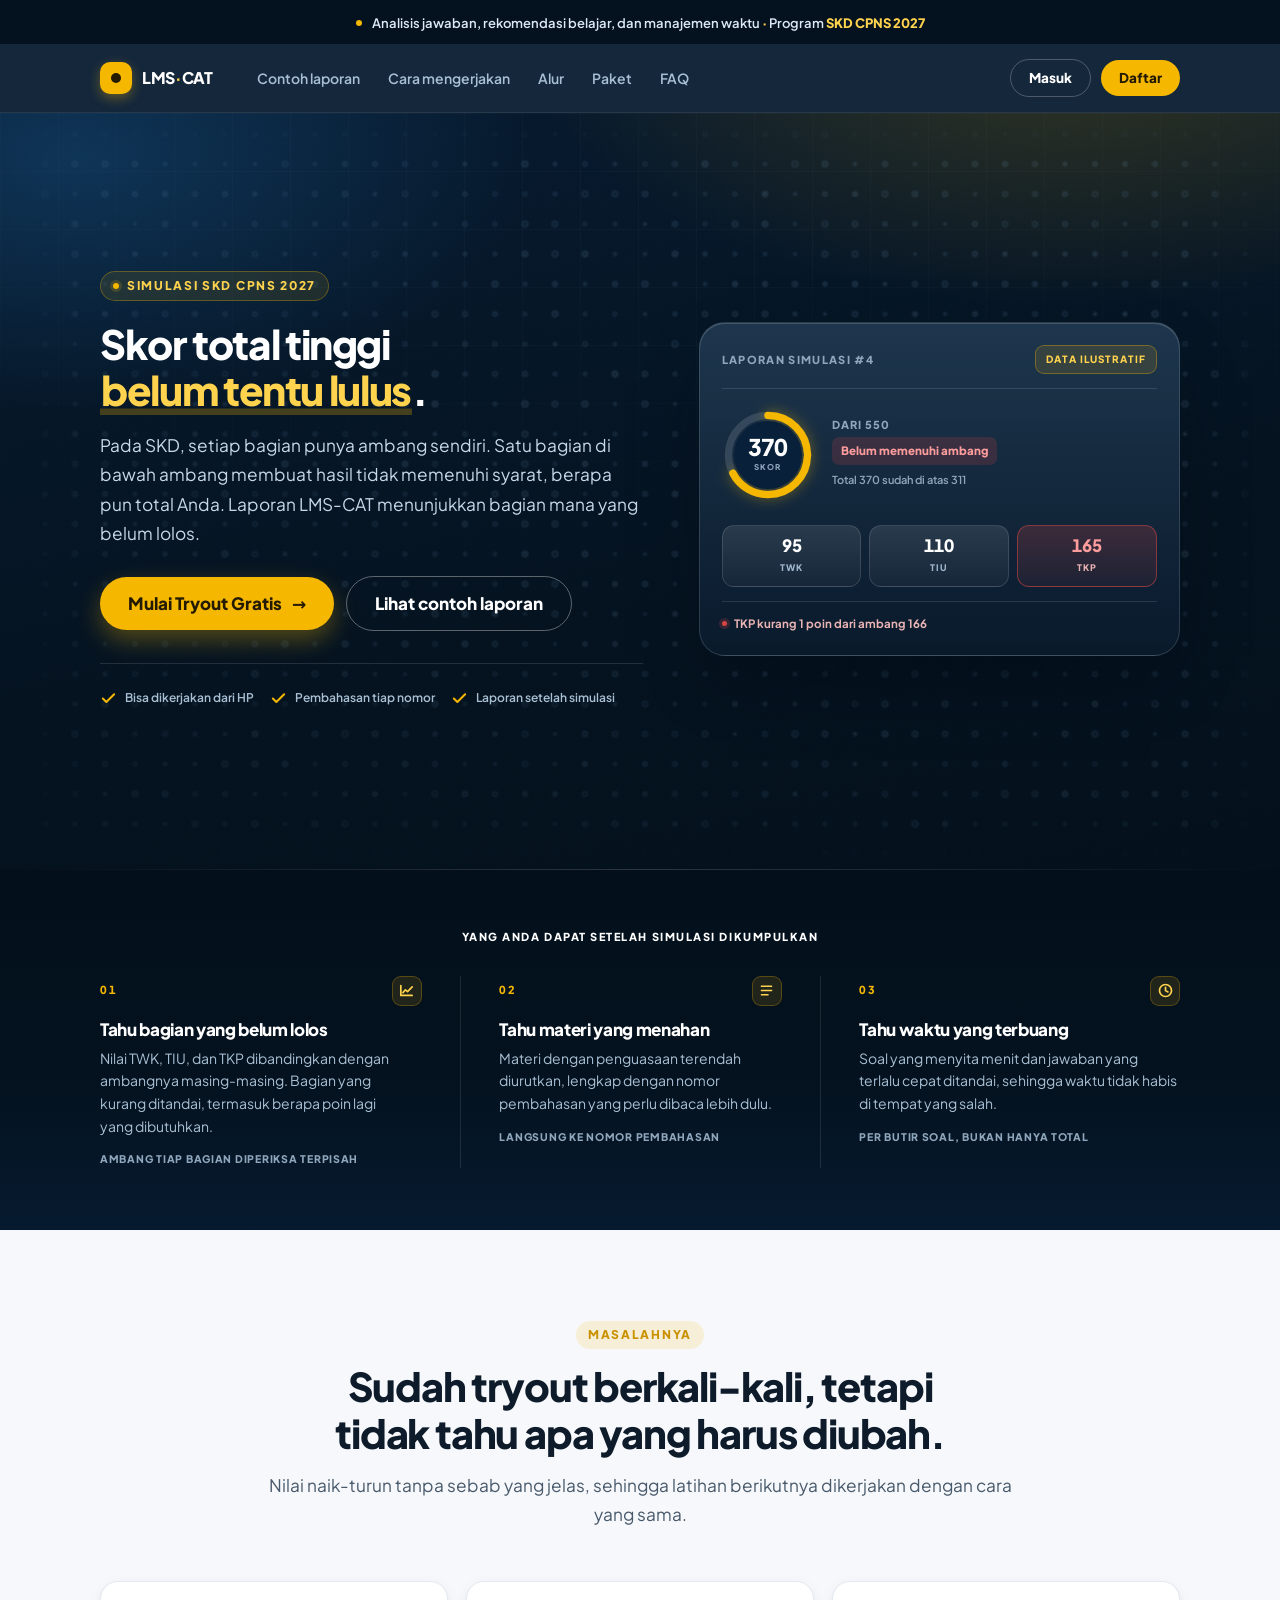
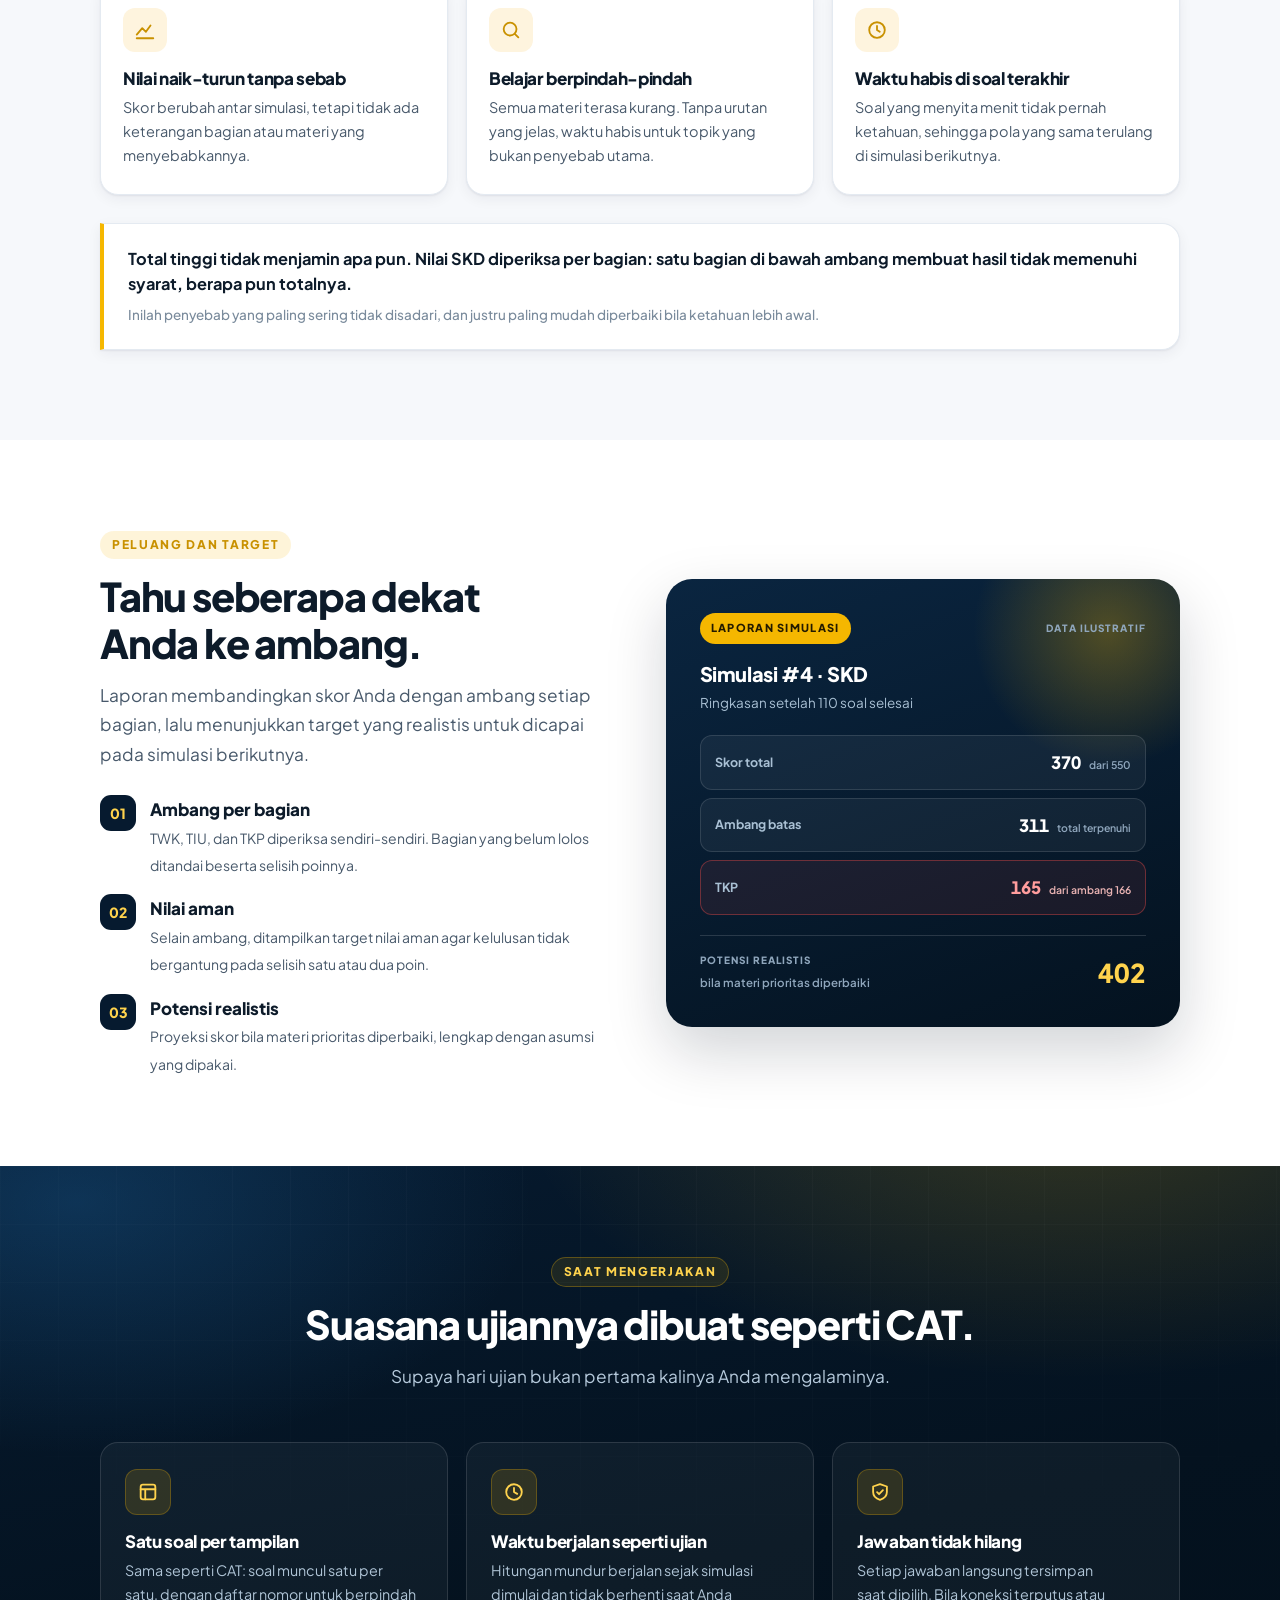
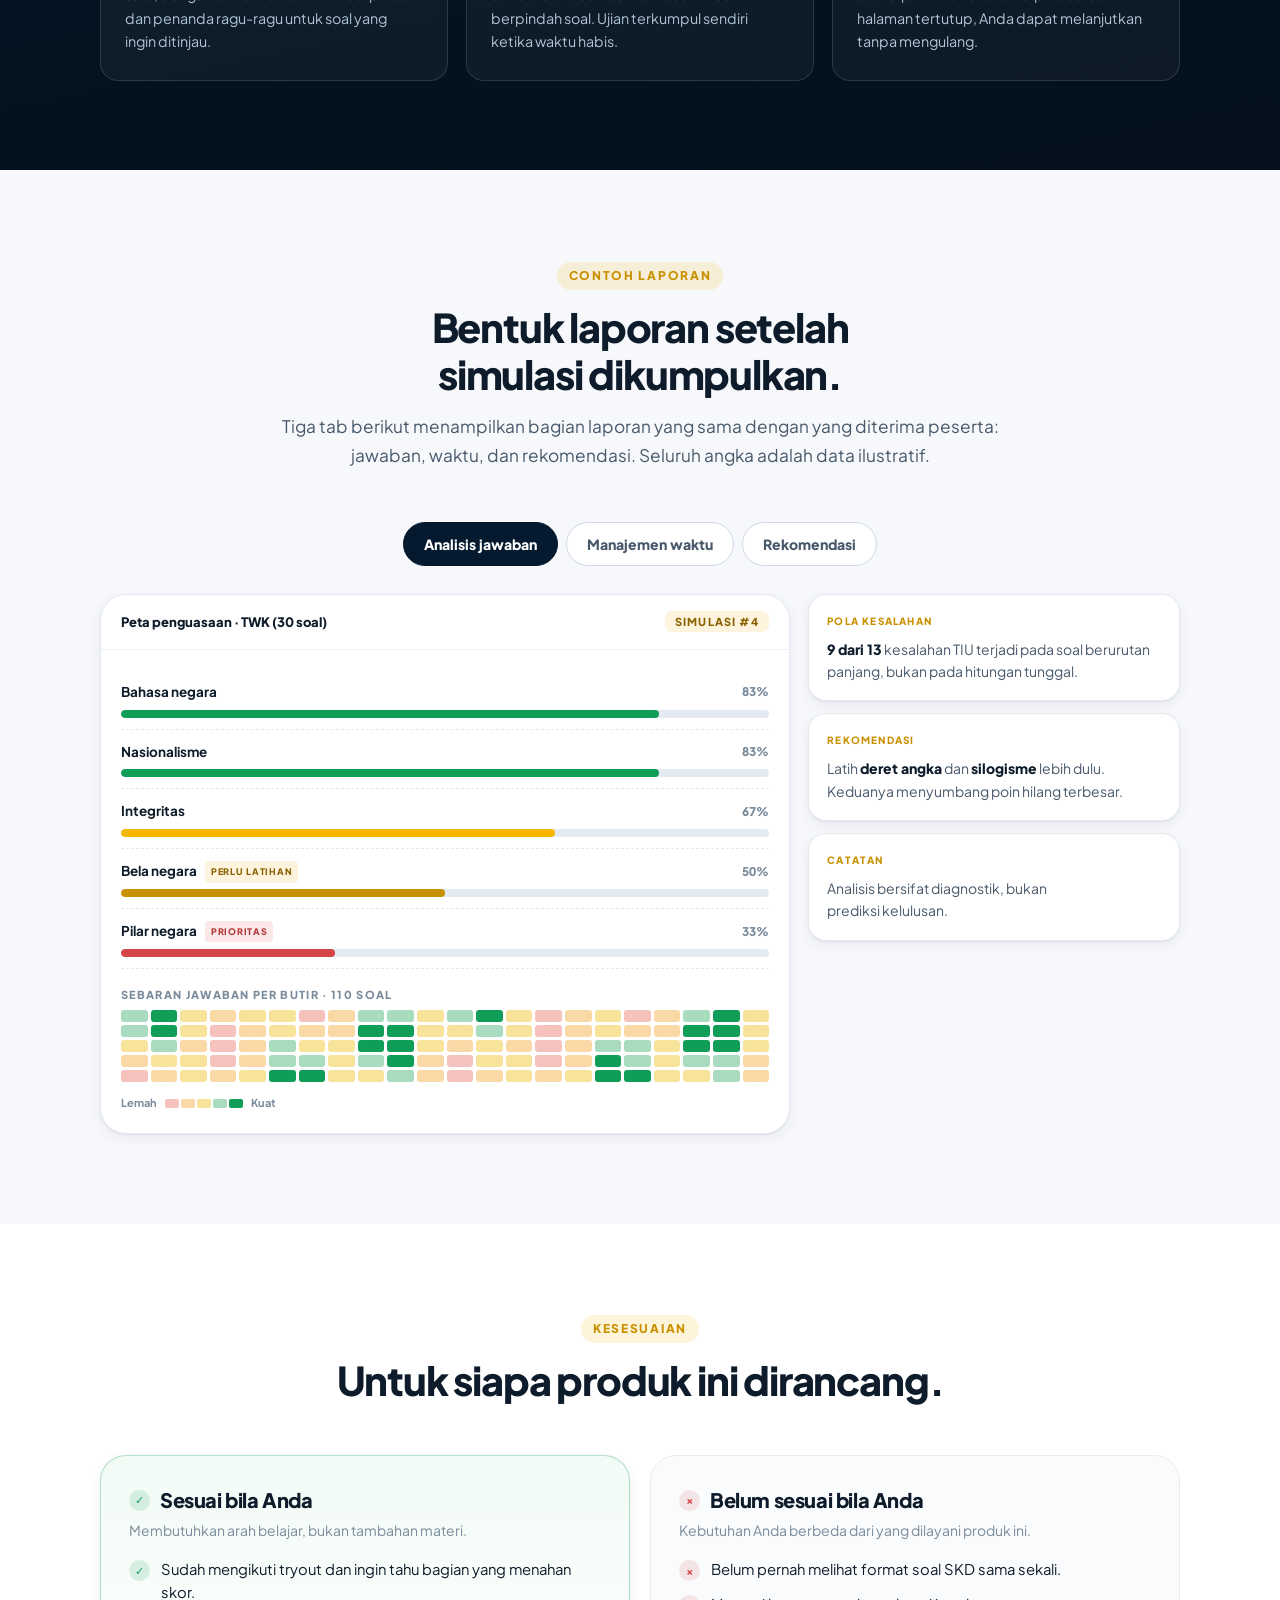
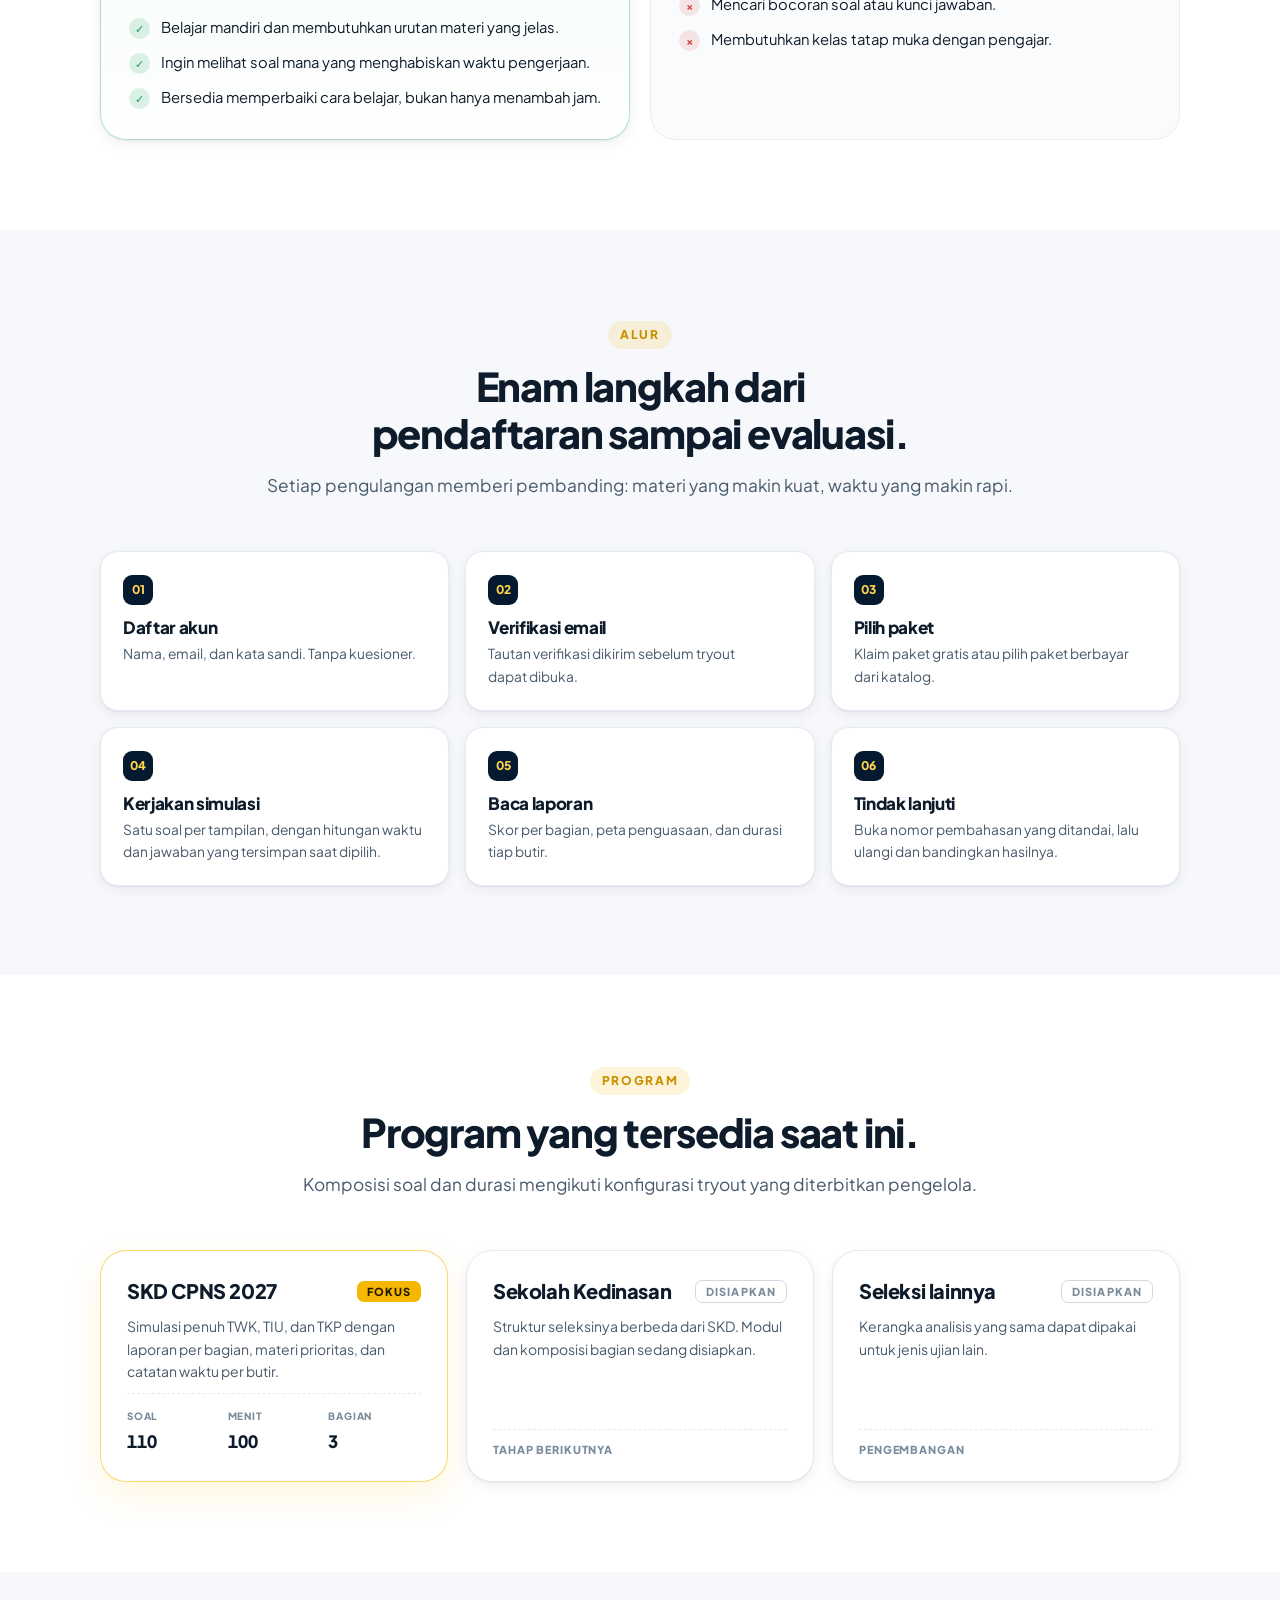
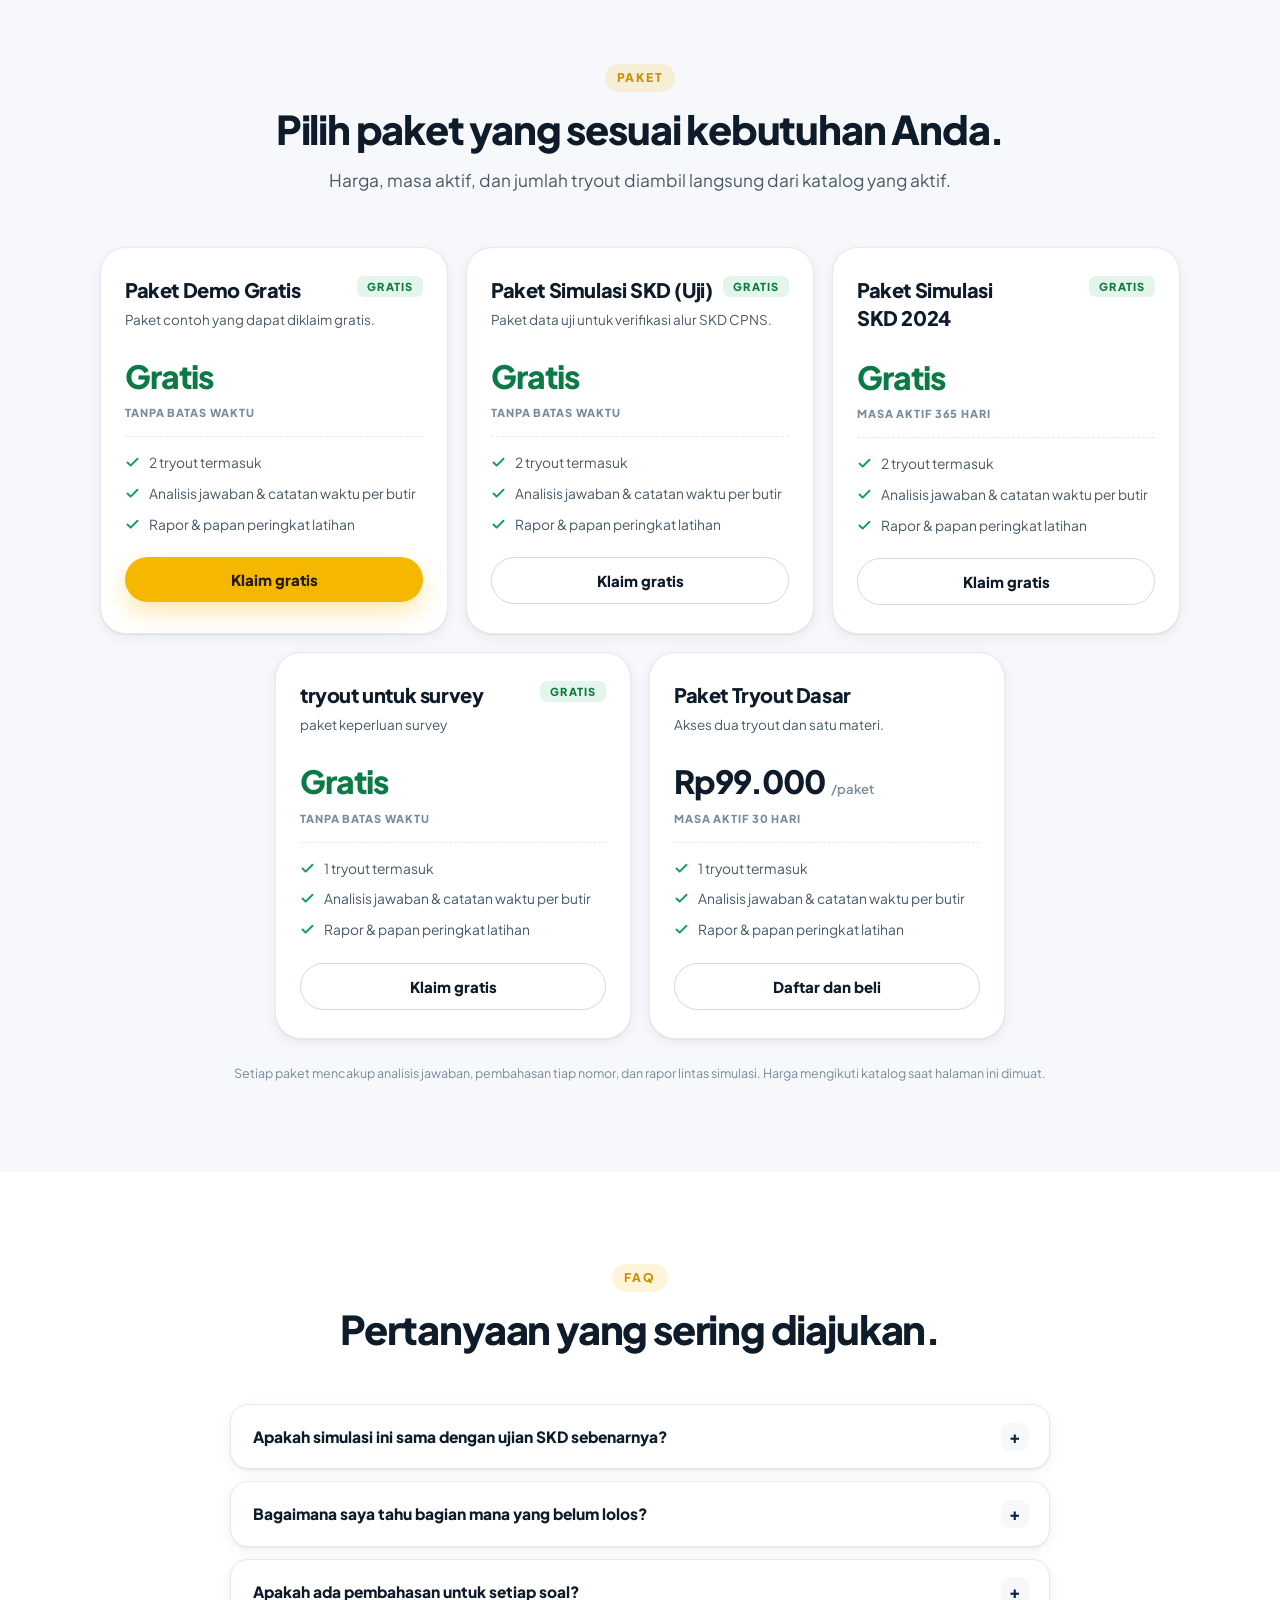
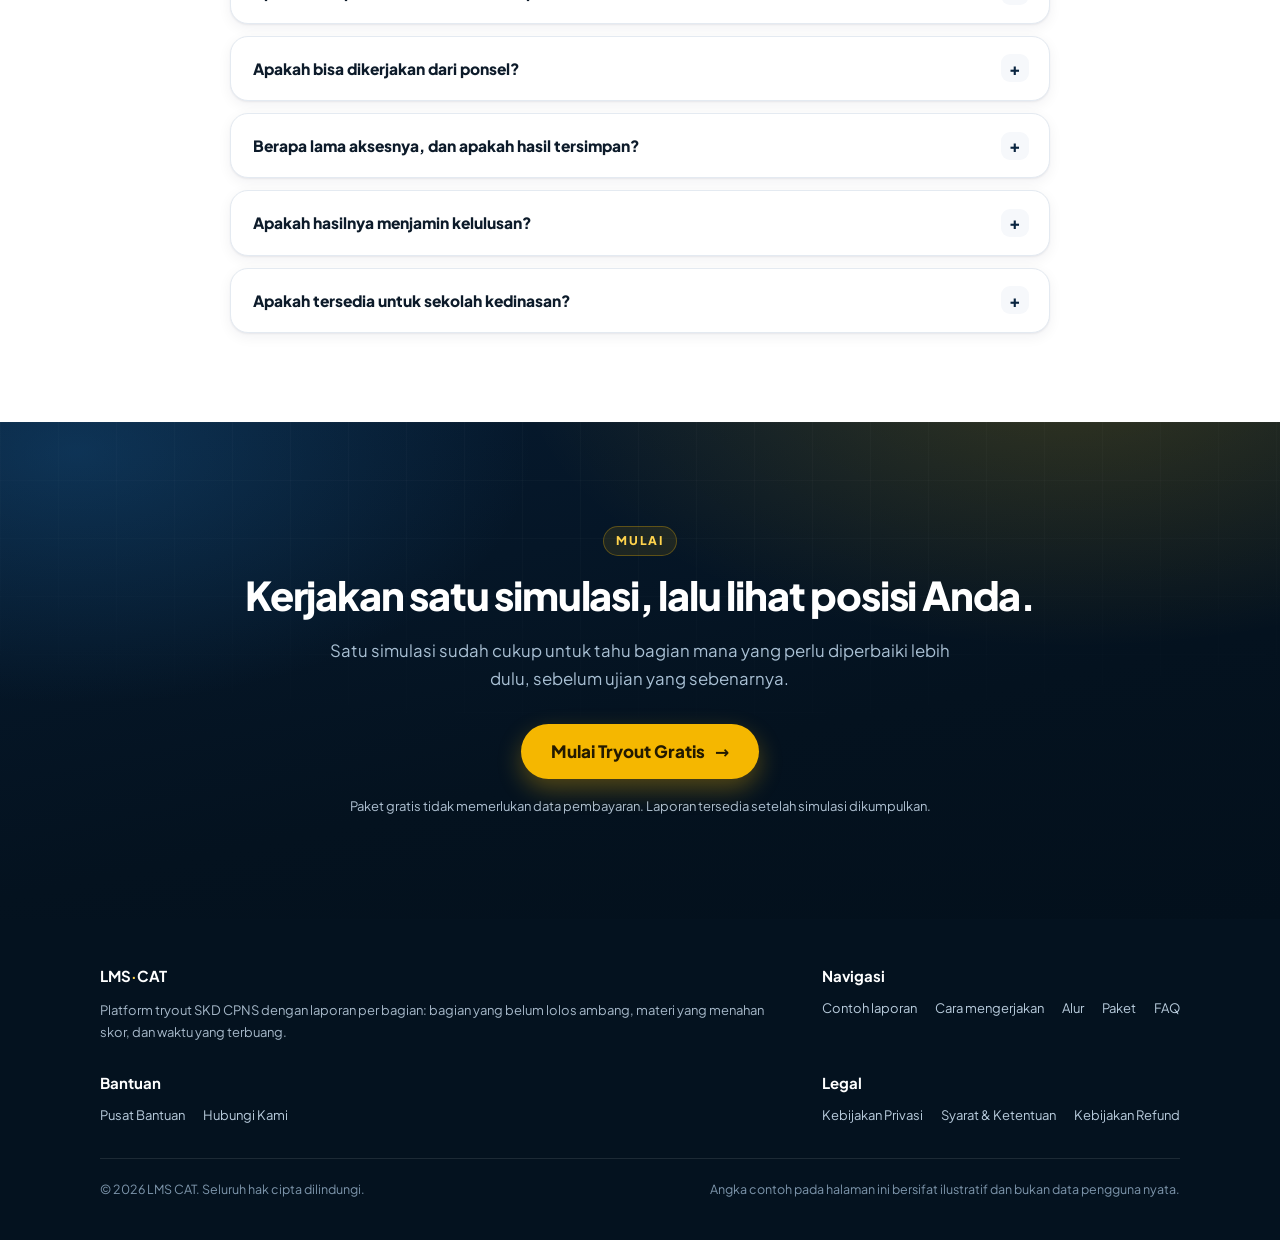
==== commit 106072b1: "feat(preview): landing page statis dari aplikasi Laravel - /app/ kini berisi ekspor statis landing p" ====
--- a/app/index.html
+++ b/app/index.html
@@ -1,1073 +1,64 @@
 <!DOCTYPE html>
 <html lang="id">
 <head>
-<meta charset="utf-8">
-<meta name="viewport" content="width=device-width, initial-scale=1">
-<title>LMS-CAT — Analisis Tryout SKD CPNS 2027: Tahu Penyebab Nilaimu Mandek</title>
-<meta name="description" content="LMS-CAT membedah hasil tryout per materi dan per detik waktu pengerjaan, lalu menyusun prioritas latihan untuk SKD CPNS 2027.">
+<meta charset="UTF-8">
+<meta name="viewport" content="width=device-width, initial-scale=1, viewport-fit=cover">
 <meta name="theme-color" content="#061A2F">
-<link rel="stylesheet" href="assets/fonts.css">
-<link rel="stylesheet" href="assets/tokens.css">
-<link rel="stylesheet" href="assets/base.css">
-<style>
-/* ============================== TOPBAR ============================== */
-.topbar{
-  background:var(--navy-950); color:#DCE8F5;
-  font-size:13px; font-weight:600; padding:9px 0;
-}
-.topbar .wrap{display:flex;align-items:center;justify-content:center;gap:10px;flex-wrap:wrap;text-align:center}
-.topbar b{color:var(--gold-400)}
-.topbar .dot{background:var(--gold-500);animation:pulse 2.2s infinite}
-@keyframes pulse{0%,100%{opacity:1}50%{opacity:.25}}
 
-/* ============================== HEADER ============================== */
-.site-header{
-  position:sticky; top:0; z-index:var(--z-sticky);
-  background:var(--navy-900);
-  border-bottom:1px solid rgba(255,255,255,.08);
-  transition:box-shadow var(--dur-2) var(--ease);
-}
-.site-header.is-stuck{box-shadow:0 12px 30px rgba(3,12,22,.45)}
-.hdr{display:flex;align-items:center;gap:26px;height:68px}
-.brand{display:inline-flex;align-items:center;gap:10px;flex:none}
-.brand__mark{
-  width:32px;height:32px;border-radius:10px;flex:none;
-  background:var(--gold-500);display:grid;place-items:center;
-  box-shadow:0 4px 12px rgba(245,183,0,.35);
-}
-.brand__mark::after{content:"";width:10px;height:10px;border-radius:50%;background:#231A00}
-.brand__name{font-weight:800;font-size:16px;letter-spacing:-.02em;color:#fff}
-.brand__name i{color:var(--gold-400);font-style:normal}
+<title>LMS-CAT — Tryout SKD CPNS 2027: Tahu Posisi Anda terhadap Ambang</title>
+<meta name="description" content="Simulasi SKD CPNS 2027 dengan laporan yang menunjukkan bagian mana yang belum lolos ambang, materi yang menahan skor, dan waktu yang terbuang.">
 
-.hdr__links{display:flex;gap:4px;margin-left:6px}
-.hdr__links a{
-  font-size:14px;font-weight:600;color:#A9C0D4;padding:8px 12px;border-radius:var(--r-pill);
-  transition:color var(--dur-1), background var(--dur-1);
-}
-.hdr__links a:hover{color:#fff;background:rgba(255,255,255,.07)}
-.hdr__actions{margin-left:auto;display:flex;align-items:center;gap:10px}
-.hdr__actions .btn--ghost{padding:11px 18px;font-size:14px;border-color:rgba(255,255,255,.24)}
-.burger{display:none;width:44px;height:44px;margin-left:auto;place-items:center;border-radius:12px;border:1px solid rgba(255,255,255,.2);color:#fff}
-.burger span{display:block;width:18px;height:2px;background:currentColor;position:relative}
-.burger span::before,.burger span::after{content:"";position:absolute;left:0;width:18px;height:2px;background:currentColor;transition:transform var(--dur-2) var(--ease)}
-.burger span::before{top:-6px}.burger span::after{top:6px}
-.burger[aria-expanded="true"] span{background:transparent}
-.burger[aria-expanded="true"] span::before{transform:translateY(6px) rotate(45deg)}
-.burger[aria-expanded="true"] span::after{transform:translateY(-6px) rotate(-45deg)}
-.mmenu{border-top:1px solid rgba(255,255,255,.1);padding:12px 20px 20px;background:var(--navy-900)}
-.mmenu a{display:flex;justify-content:space-between;padding:14px 0;border-bottom:1px solid rgba(255,255,255,.08);font-weight:700;color:#E8F1FA}
-.mmenu .mm-act{display:grid;grid-template-columns:1fr 1fr;gap:10px;margin-top:16px}
-@media (max-width:960px){
-  .hdr__links,.hdr__actions{display:none}
-  .burger{display:grid}
-}
 
-/* ============================== HERO ============================== */
-.hero{padding:clamp(34px,5vw,58px) 0 clamp(44px,6vw,72px)}
-.hero-grid{display:grid;grid-template-columns:1.1fr .9fr;gap:clamp(28px,4.4vw,52px);align-items:center}
-.hero h1{margin-top:18px;color:#fff}
-.hero .sub{font-size:var(--text-lead);color:#C6D8E9;margin-top:16px;max-width:34em;line-height:1.7}
-.hero .sub strong{color:#fff;font-weight:700}
-.hero-cta{display:flex;gap:12px;flex-wrap:wrap;margin-top:26px;align-items:center}
-.trust{
-  display:flex;flex-wrap:wrap;gap:12px 22px;margin-top:28px;padding-top:22px;
-  border-top:1px solid rgba(255,255,255,.12);font-size:13.5px;color:#A9C0D4;font-weight:600;
-}
-.trust span{display:inline-flex;align-items:center;gap:8px}
-.ck{width:17px;height:17px;flex:none;color:var(--gold-500)}
+<meta property="og:type" content="website">
+<meta property="og:site_name" content="LMS CAT">
+<meta property="og:title" content="LMS-CAT — Tryout SKD CPNS 2027">
+<meta property="og:description" content="Simulasi SKD CPNS 2027 dengan laporan yang menunjukkan bagian mana yang belum lolos ambang, materi yang menahan skor, dan waktu yang terbuang.">
+<meta property="og:url" content="https://fathultsi.github.io/desain-lms-cat/app/">
+<meta name="twitter:card" content="summary">
+<meta name="twitter:title" content="LMS-CAT — Tryout SKD CPNS 2027">
+<meta name="twitter:description" content="Simulasi SKD CPNS 2027 dengan laporan yang menunjukkan bagian mana yang belum lolos ambang, materi yang menahan skor, dan waktu yang terbuang.">
 
-/* kartu hasil */
-.rcard{
-  position:relative;border-radius:var(--r-lg);padding:22px;
-  background:linear-gradient(180deg,rgba(12,38,63,.92),rgba(5,22,40,.9));
-  border:1px solid rgba(255,255,255,.16);
-  box-shadow:0 30px 70px -30px rgba(3,12,22,.85), inset 0 1px 0 rgba(255,255,255,.1);
-  -webkit-backdrop-filter:blur(10px);backdrop-filter:blur(10px);
-}
-.rcard__top{display:flex;align-items:center;justify-content:space-between;gap:10px;padding-bottom:14px;border-bottom:1px solid rgba(255,255,255,.12)}
-.rcard__id{font-size:11px;font-weight:800;letter-spacing:.12em;text-transform:uppercase;color:#8FA6BC}
-.rcard__badge{font-size:10px;font-weight:800;letter-spacing:.1em;text-transform:uppercase;padding:5px 9px;border-radius:6px;background:rgba(245,183,0,.12);border:1px solid rgba(245,183,0,.34);color:var(--gold-400)}
-.rscore{display:flex;align-items:center;gap:16px;padding-block:18px}
-.rring{position:relative;width:92px;height:92px;border-radius:50%;background:conic-gradient(var(--gold-500) 0 75%,rgba(255,255,255,.13) 75%);display:grid;place-items:center;flex:none}
-.rring__in{width:68px;height:68px;border-radius:50%;background:#0A2138;display:grid;place-content:center;text-align:center}
-.rring__in b{font-size:23px;font-weight:800;letter-spacing:-.03em;color:#fff;line-height:1;font-variant-numeric:tabular-nums}
-.rring__in span{font-size:8px;font-weight:800;letter-spacing:.12em;color:#8FA6BC;margin-top:3px}
-.rmeta{font-size:11px;font-weight:800;letter-spacing:.1em;text-transform:uppercase;color:#8FA6BC}
-.rdelta{display:inline-flex;align-items:center;gap:5px;margin-top:7px;padding:4px 9px;border-radius:7px;background:rgba(74,222,155,.15);color:#4ADE9B;font-size:12px;font-weight:800}
-.rboxes{display:grid;grid-template-columns:repeat(4,1fr);gap:8px;margin-top:4px}
-.rbox{
-  border-radius:12px;padding:11px 4px;text-align:center;
-  background:linear-gradient(180deg,rgba(255,255,255,.1),rgba(255,255,255,.035));
-  border:1px solid rgba(255,255,255,.13);
-}
-.rbox b{display:block;font-size:17px;font-weight:800;color:#fff;line-height:1;font-variant-numeric:tabular-nums}
-.rbox span{display:block;font-size:9px;font-weight:800;letter-spacing:.1em;color:#9FB6CB;margin-top:6px}
-.rchips{display:flex;flex-wrap:wrap;gap:6px;margin-top:16px;padding-top:14px;border-top:1px solid rgba(255,255,255,.12)}
-.rchip{font-size:11px;font-weight:800;padding:5px 9px;border-radius:7px;background:rgba(245,183,0,.14);color:var(--gold-400)}
-.rchip b{color:#FFE9A8}
 
-@media (max-width:960px){
-  .hero-grid{grid-template-columns:1fr;gap:34px}
-  .hero .sub{max-width:none}
-}
+<link rel="preload" href="./fonts/plus-jakarta-sans-4.woff2" as="font" type="font/woff2" crossorigin>
 
-/* ============================== PAIN ============================== */
-.pain-grid{display:grid;grid-template-columns:repeat(3,1fr);gap:18px}
-.pain{background:var(--white);border:1px solid var(--line);border-radius:var(--r-md);padding:26px 22px;box-shadow:var(--shadow-sm)}
-.pain .ic{width:44px;height:44px;border-radius:12px;display:grid;place-items:center;background:var(--gold-100);color:var(--gold-600);margin-bottom:16px}
-.pain h3{font-size:var(--text-md);margin-bottom:8px}
-.pain p{font-size:14.5px;color:var(--body);line-height:1.65}
-.quote{
-  margin-top:28px;background:var(--white);border-left:4px solid var(--gold-500);
-  border-radius:0 var(--r-md) var(--r-md) 0;padding:22px 24px;box-shadow:var(--shadow-sm);
-  font-size:1.02rem;color:var(--ink);font-weight:700;line-height:1.55;
-}
-.quote small{display:block;margin-top:8px;font-weight:500;font-size:13.5px;color:var(--muted)}
 
-/* ============================== SOLUTION ============================== */
-.solution{display:grid;grid-template-columns:1fr 1fr;gap:clamp(28px,4vw,52px);align-items:center}
-.pillars{display:grid;gap:16px;margin-top:26px}
-.pillar{display:flex;gap:14px;align-items:flex-start}
-.pillar .n{
-  flex:none;width:36px;height:36px;border-radius:11px;display:grid;place-items:center;
-  background:var(--navy-900);color:var(--gold-400);font-weight:800;font-size:14px;
-}
-.pillar b{display:block;color:var(--ink);font-size:var(--text-md);font-weight:800}
-.pillar span{font-size:14px;color:var(--body);line-height:1.6}
+<link rel="preload" as="style" href="./assets/landing-I4BBw0O1.css" /><link rel="modulepreload" as="script" href="./assets/main-YiBLMydM.js" /><link rel="modulepreload" as="script" href="./assets/runtime-dom.esm-bundler-B9WvH0tD.js" /><link rel="stylesheet" href="./assets/landing-I4BBw0O1.css" /><script type="module" src="./assets/main-YiBLMydM.js"></script></head>
+<body>
+    
+    <div id="landing-app"></div>
 
-.mock{
-  border-radius:var(--r-lg);padding:clamp(24px,3vw,34px);position:relative;overflow:hidden;
-  background:linear-gradient(160deg,var(--navy-800),var(--navy-950));
-  box-shadow:var(--shadow-lg);color:#E8F1FA;
-}
-.mock::before{
-  content:"";position:absolute;width:280px;height:280px;border-radius:50%;
-  background:radial-gradient(circle,rgba(245,183,0,.30),transparent 68%);
-  top:-90px;right:-70px;
-}
-.mock .tag{
-  display:inline-block;font-size:11px;font-weight:800;letter-spacing:.12em;text-transform:uppercase;
-  color:#231A00;background:var(--gold-500);padding:6px 11px;border-radius:6px;
-}
-.mock h3{color:#fff;font-size:var(--text-lg);margin:16px 0 4px;position:relative}
-.mock .ms{color:#A9C0D4;font-size:13.5px}
-.mrows{margin-top:22px;display:grid;gap:12px;position:relative}
-.mrow{display:grid;grid-template-columns:46px 1fr 34px;gap:10px;align-items:center}
-.mrow span{font-size:11px;font-weight:800;color:#9FB6CB;letter-spacing:.06em}
-.mrow em{font-style:normal;font-size:11.5px;font-weight:800;color:#fff;text-align:right;font-variant-numeric:tabular-nums}
-.mtrack{height:7px;border-radius:99px;background:rgba(255,255,255,.13);overflow:hidden}
-.mtrack i{display:block;height:100%;border-radius:99px;background:var(--gold-500)}
-.mtrack i.b2{background:#7FB4E8}
-.mtrack i.b3{background:#4ADE9B}
-.mfoot{
-  margin-top:24px;padding-top:18px;border-top:1px solid rgba(255,255,255,.14);
-  display:flex;justify-content:space-between;align-items:center;gap:12px;position:relative;flex-wrap:wrap;
-}
-.mfoot span{font-size:12.5px;color:#9FB6CB;font-weight:600}
-.mfoot b{color:var(--gold-400);font-size:13.5px;font-weight:800}
+    
+    <noscript>
+        <div style="max-width:720px;margin:0 auto;padding:40px 20px;font-family:'Plus Jakarta Sans',system-ui,sans-serif;color:#0d1b2a;line-height:1.7">
+            <p style="margin:0 0 8px;font-size:12px;font-weight:800;letter-spacing:.14em;text-transform:uppercase;color:#c99100">
+                Simulasi SKD CPNS 2027
+            </p>
+            <h1 style="margin:0 0 12px;font-size:32px;line-height:1.16;letter-spacing:-.03em">
+                Skor total tinggi belum tentu lulus.
+            </h1>
+            <p style="margin:0 0 20px;color:#48596b">
+                Pada SKD, setiap bagian punya ambang sendiri. Satu bagian di bawah ambang membuat hasil
+                tidak memenuhi syarat, berapa pun total Anda.
+            </p>
+            <ul style="margin:0 0 24px;padding-left:20px;color:#48596b">
+                <li>Tahu bagian mana yang belum lolos ambang, beserta selisih poinnya.</li>
+                <li>Tahu materi yang menahan skor dan nomor pembahasan yang perlu dibaca.</li>
+                <li>Tahu soal mana yang menghabiskan waktu pengerjaan.</li>
+            </ul>
+            <p style="margin:0 0 24px">
+                <a href="#register" style="display:inline-block;background:#f5b700;color:#231a00;font-weight:800;padding:14px 24px;border-radius:999px;text-decoration:none">Daftar</a>
+                <a href="#login" style="display:inline-block;margin-left:8px;color:#123b60;font-weight:700;padding:14px 8px;text-decoration:underline">Masuk</a>
+            </p>
+            <p style="margin:0;font-size:13px;color:#7a8b9c">
+                Halaman interaktif ini memerlukan JavaScript. Dokumen
+                <a href="#syarat-ketentuan" style="color:#123b60">Syarat &amp; Ketentuan</a>,
+                <a href="#kebijakan-privasi" style="color:#123b60">Kebijakan Privasi</a>, dan
+                <a href="#bantuan-publik" style="color:#123b60">Pusat Bantuan</a>
+                tetap dapat dibuka tanpa JavaScript.
+            </p>
+        </div>
+    </noscript>
 
-/* ============================== FEATURES (navy) ============================== */
-.feat-grid{display:grid;grid-template-columns:repeat(3,1fr);gap:18px}
-.feat{
-  background:rgba(255,255,255,.045);border:1px solid rgba(255,255,255,.12);
-  border-radius:var(--r-md);padding:26px 24px;
-  transition:transform var(--dur-2) var(--ease), border-color var(--dur-2), background var(--dur-2);
-}
-.feat:hover{transform:translateY(-3px);border-color:rgba(245,183,0,.45);background:rgba(255,255,255,.07)}
-.feat .ic{
-  width:46px;height:46px;border-radius:12px;display:grid;place-items:center;margin-bottom:16px;
-  background:rgba(245,183,0,.14);color:var(--gold-400);border:1px solid rgba(245,183,0,.26);
-}
-.feat h3{color:#fff;font-size:var(--text-md);margin-bottom:8px}
-.feat p{font-size:14.3px;color:#AFC4D6;line-height:1.65}
-
-/* ============================== PREVIEW / TABS ============================== */
-.tabs{display:flex;gap:8px;flex-wrap:wrap;justify-content:center;margin-bottom:28px}
-.tab{
-  padding:11px 20px;border-radius:var(--r-pill);border:1.5px solid var(--line-strong);
-  background:var(--white);font-size:14px;font-weight:800;color:var(--body);
-  transition:all var(--dur-1) var(--ease);
-}
-.tab:hover{border-color:var(--navy-700);color:var(--ink)}
-.tab[aria-selected="true"]{background:var(--navy-900);border-color:var(--navy-900);color:#fff}
-.tabpanel[hidden]{display:none}
-.pv-grid{display:grid;grid-template-columns:1.3fr .7fr;gap:18px;align-items:start}
-.panel{background:var(--white);border:1px solid var(--line);border-radius:var(--r-lg);box-shadow:var(--shadow-sm);overflow:hidden}
-.panel__head{display:flex;align-items:center;justify-content:space-between;gap:12px;padding:16px 20px;border-bottom:1px solid var(--line-soft)}
-.panel__title{font-size:13px;font-weight:800;color:var(--ink)}
-.panel__body{padding:20px}
-.prow{display:grid;grid-template-columns:1fr 56px;gap:6px 12px;align-items:center;padding:11px 0;border-bottom:1px dashed var(--line)}
-.prow:last-of-type{border-bottom:0}
-.prow__n{font-size:13.5px;font-weight:700;color:var(--ink);display:flex;align-items:center;gap:8px}
-.prow__v{font-size:12px;font-weight:800;color:var(--muted);text-align:right;font-variant-numeric:tabular-nums}
-.pbar{grid-column:1/-1;height:8px;border-radius:99px;background:var(--dv-track);overflow:hidden}
-.pbar i{display:block;height:100%;border-radius:99px;background:var(--gold-500)}
-.tag{font-size:9px;font-weight:800;letter-spacing:.08em;text-transform:uppercase;padding:3px 6px;border-radius:4px}
-.tag--bad{background:var(--red-100);color:var(--red-600)}
-.tag--mid{background:var(--amber-100);color:var(--amber-600)}
-.tag--good{background:var(--green-100);color:var(--green-600)}
-
-.heat{display:grid;grid-template-columns:repeat(20,1fr);gap:3px}
-.heat i{height:12px;border-radius:3px;background:var(--dv-track)}
-.heat i[data-l="1"]{background:#F5C2BE}
-.heat i[data-l="2"]{background:#FAD9A6}
-.heat i[data-l="3"]{background:#F7E39A}
-.heat i[data-l="4"]{background:#A9DCBE}
-.heat i[data-l="5"]{background:#0F9D58}
-.heat__lg{display:flex;align-items:center;gap:8px;margin-top:12px;font-size:11px;color:var(--muted);font-weight:700}
-.heat__lg .sc{display:flex;gap:2px}
-.heat__lg .sc i{width:14px;height:9px;border-radius:2px}
-
-.side{display:grid;gap:12px}
-.insight{padding:18px;border:1px solid var(--line);border-radius:var(--r-md);background:var(--white);box-shadow:var(--shadow-sm)}
-.insight__k{font-size:10px;font-weight:800;letter-spacing:.12em;text-transform:uppercase;color:var(--gold-600)}
-.insight p{font-size:14px;line-height:1.6;color:var(--body);margin-top:8px}
-.insight strong{color:var(--ink);font-weight:800}
-
-.statrow{display:grid;grid-template-columns:repeat(3,1fr);gap:8px;margin-top:16px}
-.stat{padding:12px 10px;background:var(--cream);border-radius:var(--r-sm);text-align:center}
-.stat b{display:block;font-size:19px;font-weight:800;color:var(--ink);line-height:1.1;font-variant-numeric:tabular-nums}
-.stat span{display:block;font-size:10px;font-weight:800;letter-spacing:.08em;text-transform:uppercase;color:var(--muted);margin-top:4px}
-
-.trace{display:flex;align-items:flex-end;gap:3px;height:96px;margin-top:6px}
-.trace i{flex:1;min-width:3px;background:#CFE0F0;border-radius:3px 3px 0 0}
-.trace i.hot{background:var(--gold-500)}
-.trace i.crit{background:var(--red-500)}
-.axis{display:flex;justify-content:space-between;margin-top:8px;font-size:10px;font-weight:700;color:var(--muted)}
-
-.plan{display:grid;gap:9px}
-.plan__item{display:grid;grid-template-columns:28px 1fr auto;gap:12px;align-items:center;padding:12px;border:1px solid var(--line);border-radius:var(--r-sm);background:var(--white)}
-.plan__item.first{border-color:var(--gold-500);box-shadow:0 6px 18px rgba(245,183,0,.18)}
-.plan__n{display:grid;place-items:center;width:28px;height:28px;border-radius:9px;background:var(--cream);font-size:12px;font-weight:800;color:var(--body)}
-.plan__item.first .plan__n{background:var(--gold-500);color:var(--brand-fg)}
-.plan__t{font-size:13.5px;font-weight:800;color:var(--ink)}
-.plan__s{font-size:11.5px;color:var(--muted);margin-top:2px}
-.plan__go{font-size:10px;font-weight:800;letter-spacing:.06em;color:var(--navy-700)}
-
-@media (max-width:900px){.pv-grid{grid-template-columns:1fr}}
-
-/* ============================== FIT ============================== */
-.fit-grid{display:grid;grid-template-columns:1fr 1fr;gap:20px}
-.fit{border-radius:var(--r-lg);padding:30px 28px;border:1px solid var(--line);background:var(--white);box-shadow:var(--shadow-sm)}
-.fit--yes{border-color:rgba(15,157,88,.3);background:linear-gradient(180deg,#F2FBF6,#fff)}
-.fit--no{border-color:#E8EBEF;background:#FAFBFC}
-.fit h3{font-size:var(--text-lg);display:flex;align-items:center;gap:10px;margin-bottom:6px}
-.fit .sub{font-size:14px;color:var(--muted);margin-bottom:18px}
-.fit ul{display:grid;gap:12px}
-.fit li{display:flex;gap:11px;align-items:flex-start;font-size:14.8px;color:var(--ink);line-height:1.55}
-.fit .mini{width:21px;height:21px;border-radius:50%;display:grid;place-items:center;flex:none;margin-top:2px;font-size:11px;font-weight:800}
-.fit--yes .mini{background:rgba(15,157,88,.14);color:var(--green-500)}
-.fit--no .mini{background:rgba(214,69,69,.12);color:var(--red-500)}
-
-/* ============================== STEPS ============================== */
-.steps{display:grid;grid-template-columns:repeat(3,1fr);gap:16px}
-.step{background:var(--white);border:1px solid var(--line);border-radius:var(--r-md);padding:22px;box-shadow:var(--shadow-sm)}
-.step__n{display:inline-grid;place-items:center;width:30px;height:30px;border-radius:9px;background:var(--navy-900);color:var(--gold-400);font-size:12px;font-weight:800;margin-bottom:12px}
-.step h3{font-size:var(--text-md);margin-bottom:6px}
-.step p{font-size:13.8px;color:var(--body);line-height:1.6}
-
-/* ============================== PROGRAM ============================== */
-.prog{display:grid;grid-template-columns:repeat(3,1fr);gap:18px}
-.pcard{border:1px solid var(--line);border-radius:var(--r-lg);padding:26px;background:var(--white);box-shadow:var(--shadow-sm);display:flex;flex-direction:column;gap:10px}
-.pcard.live{border-color:rgba(245,183,0,.55);box-shadow:0 14px 34px rgba(245,183,0,.13)}
-.pcard h3{font-size:var(--text-lg)}
-.pcard p{font-size:14px;color:var(--body);line-height:1.6}
-.pcard__foot{margin-top:auto;padding-top:14px;border-top:1px dashed var(--line);font-size:11px;font-weight:800;letter-spacing:.08em;text-transform:uppercase;color:var(--muted)}
-
-/* ============================== PRICING ============================== */
-.notice{
-  display:flex;gap:10px;align-items:flex-start;padding:14px 18px;margin-bottom:28px;
-  background:var(--gold-100);border:1px solid rgba(245,183,0,.45);border-radius:var(--r-sm);
-  font-size:13.5px;color:#6B4A00;line-height:1.55;
-}
-.tiers{display:grid;grid-template-columns:repeat(3,1fr);gap:18px;align-items:start}
-.tier{border:1px solid var(--line);border-radius:var(--r-lg);padding:28px 24px;background:var(--white);box-shadow:var(--shadow-sm);display:flex;flex-direction:column}
-.tier--pop{background:linear-gradient(165deg,var(--navy-800),var(--navy-950));border-color:var(--navy-800);color:var(--text-invert);box-shadow:var(--shadow-lg)}
-.tier--pop h3{color:#fff}
-.tier--pop .tier__d{color:#A9C0D4}
-.tier--pop .tier__price{color:#fff}
-.tier--pop .tier__note{color:#8FA6BC}
-.tier--pop .tier__feat{border-top-color:rgba(255,255,255,.14)}
-.tier--pop .tier__feat li{color:#C6D8E9}
-.tier__top{display:flex;align-items:center;justify-content:space-between;gap:10px}
-.tier h3{font-size:var(--text-lg)}
-.tier__d{font-size:13.5px;color:var(--body);margin-top:6px;min-height:40px;line-height:1.55}
-.tier__price{font-size:2rem;font-weight:800;letter-spacing:-.03em;margin-top:18px;display:flex;align-items:baseline;gap:6px;color:var(--ink)}
-.tier__price span{font-size:13px;font-weight:600;color:var(--muted);letter-spacing:0}
-.tier__note{font-size:11px;font-weight:800;letter-spacing:.08em;text-transform:uppercase;color:var(--muted);margin-top:4px}
-.tier__feat{margin-top:18px;padding-top:16px;border-top:1px dashed var(--line);display:grid;gap:10px}
-.tier__feat li{display:flex;gap:9px;font-size:13.8px;color:var(--body);line-height:1.5}
-.tier__feat li svg{flex:none;margin-top:2px}
-.tier__feat li.off{color:var(--muted);opacity:.7}
-.tier .btn{margin-top:22px;width:100%;font-size:15px;padding:15px 20px}
-
-/* ============================== FAQ ============================== */
-.faq{max-width:var(--wrap-narrow);margin-inline:auto;display:grid;gap:12px}
-.faq details{background:var(--white);border:1px solid var(--line);border-radius:var(--r-md);box-shadow:var(--shadow-sm);overflow:hidden;transition:border-color var(--dur-1)}
-.faq details[open]{border-color:rgba(245,183,0,.55)}
-.faq summary{
-  cursor:pointer;list-style:none;padding:20px 56px 20px 22px;position:relative;
-  font-weight:800;color:var(--ink);font-size:15.5px;line-height:1.5;
-}
-.faq summary::-webkit-details-marker{display:none}
-.faq summary::after{
-  content:"+";position:absolute;right:20px;top:50%;transform:translateY(-50%);
-  width:28px;height:28px;border-radius:9px;background:var(--cream);color:var(--navy-800);
-  display:grid;place-items:center;font-weight:800;font-size:17px;line-height:1;transition:var(--dur-1);
-}
-.faq details[open] summary::after{content:"–";background:var(--gold-500);color:var(--brand-fg)}
-.faq__a{padding:0 22px 22px;font-size:14.8px;color:var(--body);line-height:1.7}
-.faq__a p+p{margin-top:10px}
-
-/* ============================== FINAL CTA ============================== */
-.final{text-align:center;padding-block:clamp(64px,8vw,104px)}
-.final h2{max-width:20em;margin-inline:auto}
-.final p{max-width:38em;margin:18px auto 0;font-size:1.05rem}
-.final .btn{margin-top:30px}
-.final .micro{font-size:13px;color:#AFC1D2;margin-top:16px}
-
-/* ============================== FOOTER ============================== */
-.footer{background:var(--navy-950);color:#8FA6BC;padding:44px 0 40px;font-size:13.5px}
-.foot-grid{display:flex;justify-content:space-between;gap:26px;flex-wrap:wrap;align-items:flex-start}
-.foot-grid b{color:#fff;font-size:15px;display:block;margin-bottom:8px}
-.footer p{max-width:52em;margin-top:10px;line-height:1.75;font-size:13px;color:#A6B8C9}
-.footer a{color:#B9CCDD}
-.footer a:hover{color:var(--gold-400)}
-.foot-links{display:flex;gap:18px;flex-wrap:wrap;font-size:13px}
-.foot-bottom{margin-top:32px;padding-top:20px;border-top:1px solid rgba(255,255,255,.1);display:flex;justify-content:space-between;gap:14px;flex-wrap:wrap;font-size:12.5px;color:#7E96AC}
-
-/* ============================== FLOATING CTA ============================== */
-.fcta{
-  display:none;position:fixed;left:0;right:0;bottom:0;z-index:80;
-  background:rgba(6,26,47,.97);-webkit-backdrop-filter:blur(12px);backdrop-filter:blur(12px);
-  border-top:1px solid rgba(255,255,255,.14);
-  padding:10px 14px calc(10px + env(safe-area-inset-bottom));
-  box-shadow:0 -8px 30px rgba(4,18,31,.35);
-  transform:translateY(110%);visibility:hidden;transition:transform var(--dur-2) var(--ease), visibility var(--dur-2);
-}
-.fcta.show{transform:none;visibility:visible}
-.fcta__in{display:flex;align-items:center;gap:12px;max-width:var(--wrap);margin-inline:auto}
-.fcta__price{flex:none;line-height:1.25}
-.fcta__price .now{display:block;color:#fff;font-weight:800;font-size:1.02rem}
-.fcta__price .was{display:block;color:#AFC2D4;font-size:11.5px}
-.fcta .btn{flex:1;padding:15px 18px;font-size:15.5px;box-shadow:none}
-
-@media (max-width:960px){
-  .pain-grid,.feat-grid,.prog,.steps,.tiers{grid-template-columns:1fr 1fr}
-  .solution{grid-template-columns:1fr;gap:32px}
-  .fit-grid{grid-template-columns:1fr}
-  .rbox b{font-size:15px}
-}
-@media (max-width:700px){
-  .pain-grid,.feat-grid,.prog,.steps,.tiers{grid-template-columns:1fr}
-  .fcta{display:block}
-  .footer{padding-bottom:104px}
-  .hero-cta .btn{width:100%}
-  .trust{font-size:12.5px;gap:10px 16px}
-}
-</style>
-</head>
-<body>
-<a class="skip-link" href="#main">Lewati ke konten utama</a>
-
-<!-- ============================ TOPBAR ============================ -->
-<div class="topbar">
-  <div class="wrap">
-    <span class="dot" aria-hidden="true"></span>
-    <span>Analisis materi &amp; jejak waktu tersedia di setiap simulasi <b>·</b> Program <b>SKD CPNS 2027</b></span>
-  </div>
-</div>
-
-<!-- ============================ HEADER ============================ -->
-<header class="site-header" id="siteHeader">
-  <div class="wrap hdr">
-    <a class="brand" href="#atas" aria-label="LMS-CAT, kembali ke atas">
-      <span class="brand__mark" aria-hidden="true"></span>
-      <span class="brand__name">LMS<i>·</i>CAT</span>
-    </a>
-    <nav class="hdr__links" aria-label="Navigasi utama">
-      <a href="#masalah">Masalah</a>
-      <a href="#fitur">Fitur</a>
-      <a href="#analisis">Contoh analisis</a>
-      <a href="#cara-kerja">Cara Kerja</a>
-      <a href="#paket">Paket</a>
-    </nav>
-    <div class="hdr__actions">
-      <a href="masuk/index.html" class="btn btn--ghost">Masuk</a>
-      <a href="daftar/index.html" class="btn btn--sm">Daftar</a>
-    </div>
-    <button class="burger" id="burger" aria-expanded="false" aria-controls="mmenu" aria-label="Buka menu"><span></span></button>
-  </div>
-  <div class="mmenu" id="mmenu" hidden>
-    <a href="#masalah">Masalah</a>
-    <a href="#fitur">Fitur</a>
-    <a href="#analisis">Contoh analisis</a>
-    <a href="#cara-kerja">Cara Kerja</a>
-    <a href="#paket">Paket</a>
-    <div class="mm-act">
-      <a href="masuk/index.html" class="btn btn--ghost">Masuk</a>
-      <a href="daftar/index.html" class="btn">Daftar</a>
-    </div>
-  </div>
-</header>
-
-<main id="main">
-
-<!-- ============================ HERO ============================ -->
-<section class="hero on-navy glow" id="atas">
-  <div class="wrap hero-grid">
-    <div>
-      <span class="eyebrow">Platform analisis tryout · SKD CPNS 2027</span>
-      <h1 class="display">Nilai tryout mandek.<br>Bukan karena <span class="hl">kurang soal</span>.</h1>
-      <p class="sub">
-        LMS-CAT membedah setiap jawaban dan setiap detik waktu pengerjaanmu, lalu menyusun prioritas belajar
-        yang jelas. <strong>Bukan sekadar skor di akhir tryout.</strong>
-      </p>
-      <div class="hero-cta">
-        <a href="daftar/index.html" class="btn">Mulai Tryout Gratis <span aria-hidden="true">→</span></a>
-        <a href="#analisis" class="btn btn--ghost">Lihat contoh analisis</a>
-      </div>
-      <div class="trust">
-        <span><svg class="ck" viewBox="0 0 24 24" fill="none" stroke="currentColor" stroke-width="2.8" aria-hidden="true"><path d="M20 6L9 17l-5-5" stroke-linecap="round" stroke-linejoin="round"/></svg> Analisis per butir soal</span>
-        <span><svg class="ck" viewBox="0 0 24 24" fill="none" stroke="currentColor" stroke-width="2.8" aria-hidden="true"><path d="M20 6L9 17l-5-5" stroke-linecap="round" stroke-linejoin="round"/></svg> Jejak waktu per soal</span>
-        <span><svg class="ck" viewBox="0 0 24 24" fill="none" stroke="currentColor" stroke-width="2.8" aria-hidden="true"><path d="M20 6L9 17l-5-5" stroke-linecap="round" stroke-linejoin="round"/></svg> Riwayat progres</span>
-      </div>
-    </div>
-
-    <div class="rcard" role="img" aria-label="Contoh kartu hasil: skor 412, TWK 95, TIU 112, TKP 205, waktu 94 menit.">
-      <div class="rcard__top">
-        <span class="rcard__id">Simulasi #4 · SKD</span>
-        <span class="rcard__badge">Data ilustratif</span>
-      </div>
-      <div class="rscore">
-        <div class="rring"><div class="rring__in"><b>412</b><span>SKOR</span></div></div>
-        <div>
-          <div class="rmeta">Total</div>
-          <div class="rdelta">↑ +38 poin</div>
-        </div>
-      </div>
-      <div class="rboxes">
-        <div class="rbox"><b>95</b><span>TWK</span></div>
-        <div class="rbox"><b>112</b><span>TIU</span></div>
-        <div class="rbox"><b>205</b><span>TKP</span></div>
-        <div class="rbox"><b>94</b><span>MENIT</span></div>
-      </div>
-      <div class="rchips">
-        <span class="rchip">Deret angka <b>41%</b></span>
-        <span class="rchip">Silogisme <b>48%</b></span>
-      </div>
-    </div>
-  </div>
-</section>
-
-<!-- ============================ MASALAH ============================ -->
-<section class="sec sec--cream" id="masalah">
-  <div class="wrap">
-    <div class="sec-head" data-reveal>
-      <span class="eyebrow">Kalau ini terasa familiar</span>
-      <h2 class="h2">Kamu sudah berusaha. Tapi usahanya belum ketemu arah.</h2>
-      <p class="lead">Bukan karena kamu malas. Kebanyakan peserta gagal menaikkan skor karena berlatih tanpa sistem — dan itu bisa diperbaiki.</p>
-    </div>
-
-    <div class="pain-grid">
-      <article class="pain" data-reveal>
-        <div class="ic" aria-hidden="true">
-          <svg width="22" height="22" viewBox="0 0 24 24" fill="none" stroke="currentColor" stroke-width="2"><path d="M3 17l6-7 4 4 5-7" stroke-linecap="round" stroke-linejoin="round"/><path d="M3 21h18" stroke-linecap="round"/></svg>
-        </div>
-        <h3>Sudah tryout berkali-kali, nilai tetap</h3>
-        <p>Skor akhir tidak menunjukkan penyebabnya. Kamu tahu nilainya, tapi tidak tahu bagian mana yang menahan.</p>
-      </article>
-
-      <article class="pain" data-reveal style="--d:80ms">
-        <div class="ic" aria-hidden="true">
-          <svg width="22" height="22" viewBox="0 0 24 24" fill="none" stroke="currentColor" stroke-width="2"><circle cx="11" cy="11" r="7"/><path d="M20 20l-3.6-3.6" stroke-linecap="round"/></svg>
-        </div>
-        <h3>Tidak tahu materi mana yang paling lemah</h3>
-        <p>Semua terasa kurang. Akhirnya belajar berpindah-pindah, dan tidak ada yang benar-benar selesai.</p>
-      </article>
-
-      <article class="pain" data-reveal style="--d:160ms">
-        <div class="ic" aria-hidden="true">
-          <svg width="22" height="22" viewBox="0 0 24 24" fill="none" stroke="currentColor" stroke-width="2"><circle cx="12" cy="12" r="8.5"/><path d="M12 7.5V12l3 2" stroke-linecap="round" stroke-linejoin="round"/></svg>
-        </div>
-        <h3>Kehabisan waktu di soal terakhir</h3>
-        <p>Bukan karena tidak bisa, tapi karena waktu habis di soal yang seharusnya dilewati lebih dulu.</p>
-      </article>
-    </div>
-
-    <div class="quote" data-reveal>
-      “Bingung mau belajar apa dulu — karena semuanya terasa penting.”
-      <small>LMS-CAT mengurutkan prioritas berdasarkan dampaknya ke skor, bukan berdasarkan urutan bab di buku.</small>
-    </div>
-  </div>
-</section>
-
-<!-- ============================ SOLUSI ============================ -->
-<section class="sec" id="solusi">
-  <div class="wrap solution">
-    <div data-reveal>
-      <span class="eyebrow">Yang membedakan</span>
-      <h2 class="h2" style="margin-top:14px">Bukan tryout biasa. Ini laporan diagnostik.</h2>
-      <p class="lead" style="margin-top:14px">
-        Setiap jawaban dipetakan ke kategori materi, dan setiap soal punya catatan waktu.
-        Hasilnya bukan satu angka, tapi tiga hal yang bisa langsung kamu kerjakan.
-      </p>
-
-      <div class="pillars">
-        <div class="pillar">
-          <span class="n">01</span>
-          <div><b>Peta materi</b><span>Kategori mana yang menahan skormu, dan seberapa besar pengaruhnya.</span></div>
-        </div>
-        <div class="pillar">
-          <span class="n">02</span>
-          <div><b>Jejak waktu</b><span>Soal mana yang menyita menitmu, dan di bagian mana tempo melambat.</span></div>
-        </div>
-        <div class="pillar">
-          <span class="n">03</span>
-          <div><b>Rencana latihan</b><span>Urutan materi, jumlah soal, dan target per sesi — siap dijalankan.</span></div>
-        </div>
-      </div>
-    </div>
-
-    <div class="mock" data-reveal>
-      <span class="tag">Laporan analisis</span>
-      <h3>Simulasi #4 · SKD</h3>
-      <div class="ms">Ringkasan setelah 110 soal selesai</div>
-
-      <div class="mrows">
-        <div class="mrow"><span>TWK</span><div class="mtrack"><i style="width:63%"></i></div><em>95</em></div>
-        <div class="mrow"><span>TIU</span><div class="mtrack"><i class="b2" style="width:64%"></i></div><em>112</em></div>
-        <div class="mrow"><span>TKP</span><div class="mtrack"><i class="b3" style="width:91%"></i></div><em>205</em></div>
-      </div>
-
-      <div class="mfoot">
-        <span>Prioritas berikutnya</span>
-        <b>Deret angka · 45 soal</b>
-      </div>
-    </div>
-  </div>
-</section>
-
-<!-- ============================ FITUR (navy) ============================ -->
-<section class="sec on-navy glow" id="fitur">
-  <div class="wrap">
-    <div class="sec-head" data-reveal>
-      <span class="eyebrow">Tiga hal yang tidak kamu dapat dari tryout biasa</span>
-      <h2 class="h2">Setiap fitur menjawab satu pertanyaan: besok belajar apa?</h2>
-    </div>
-
-    <div class="feat-grid">
-      <article class="feat" data-reveal>
-        <div class="ic" aria-hidden="true">
-          <svg width="22" height="22" viewBox="0 0 24 24" fill="none" stroke="currentColor" stroke-width="2"><path d="M4 19V5m0 14h16" stroke-linecap="round"/><path d="M7 15l3.5-4 3 2.5L20 7" stroke-linecap="round" stroke-linejoin="round"/></svg>
-        </div>
-        <h3>Peta penguasaan materi</h3>
-        <p>Penguasaan per kategori TWK, TIU, dan TKP — plus penanda tipe soal yang paling sering salah.</p>
-      </article>
-
-      <article class="feat" data-reveal style="--d:80ms">
-        <div class="ic" aria-hidden="true">
-          <svg width="22" height="22" viewBox="0 0 24 24" fill="none" stroke="currentColor" stroke-width="2"><circle cx="12" cy="12" r="8.5"/><path d="M12 7.5V12l3.5 2" stroke-linecap="round" stroke-linejoin="round"/></svg>
-        </div>
-        <h3>Jejak waktu per soal</h3>
-        <p>Durasi setiap soal dicatat. Kamu bisa melihat soal mana yang menahan terlalu lama, dan kapan harus lanjut.</p>
-      </article>
-
-      <article class="feat" data-reveal style="--d:160ms">
-        <div class="ic" aria-hidden="true">
-          <svg width="22" height="22" viewBox="0 0 24 24" fill="none" stroke="currentColor" stroke-width="2"><path d="M5 6h14M5 12h14M5 18h9" stroke-linecap="round"/></svg>
-        </div>
-        <h3>Rencana latihan berurutan</h3>
-        <p>Rekomendasi datang sebagai rencana: materi apa, berapa soal, lalu setelah itu apa.</p>
-      </article>
-    </div>
-  </div>
-</section>
-
-<!-- ============================ PREVIEW ANALISIS ============================ -->
-<section class="sec sec--cream" id="analisis">
-  <div class="wrap">
-    <div class="sec-head" data-reveal>
-      <span class="eyebrow">Contoh analisis</span>
-      <h2 class="h2">Ini yang kamu lihat setelah menekan “Selesai”.</h2>
-      <p class="lead">Tiga lapis analisis: apa yang dikuasai, bagaimana waktumu dipakai, dan apa langkah berikutnya. Semua angka di bawah adalah data ilustratif.</p>
-    </div>
-
-    <div class="tabs" role="tablist" aria-label="Jenis analisis">
-      <button class="tab" role="tab" id="t-materi" aria-controls="p-materi" aria-selected="true">Analisis materi</button>
-      <button class="tab" role="tab" id="t-waktu" aria-controls="p-waktu" aria-selected="false" tabindex="-1">Manajemen waktu</button>
-      <button class="tab" role="tab" id="t-strategi" aria-controls="p-strategi" aria-selected="false" tabindex="-1">Strategi kelulusan</button>
-    </div>
-
-    <!-- materi -->
-    <div class="tabpanel" role="tabpanel" id="p-materi" aria-labelledby="t-materi">
-      <div class="pv-grid">
-        <div class="panel">
-          <div class="panel__head">
-            <span class="panel__title">Peta penguasaan · 110 soal</span>
-            <span class="badge badge--soft">Simulasi #4</span>
-          </div>
-          <div class="panel__body">
-            <div class="prow"><span class="prow__n">Bahasa negara</span><span class="prow__v">88%</span><span class="pbar"><i style="width:88%;background:var(--green-500)"></i></span></div>
-            <div class="prow"><span class="prow__n">Nasionalisme</span><span class="prow__v">84%</span><span class="pbar"><i style="width:84%;background:var(--green-500)"></i></span></div>
-            <div class="prow"><span class="prow__n">Integritas</span><span class="prow__v">71%</span><span class="pbar"><i style="width:71%"></i></span></div>
-            <div class="prow"><span class="prow__n">Bela negara <span class="tag tag--mid">Perlu latihan</span></span><span class="prow__v">52%</span><span class="pbar"><i style="width:52%;background:var(--amber-500)"></i></span></div>
-            <div class="prow"><span class="prow__n">Pilar negara <span class="tag tag--bad">Prioritas</span></span><span class="prow__v">47%</span><span class="pbar"><i style="width:47%;background:var(--red-500)"></i></span></div>
-
-            <div style="margin-top:20px">
-              <div style="font-size:11px;font-weight:800;letter-spacing:.1em;text-transform:uppercase;color:var(--muted);margin-bottom:10px">Sebaran jawaban per butir</div>
-              <div class="heat" aria-hidden="true">
-                <i data-l="5"></i><i data-l="4"></i><i data-l="5"></i><i data-l="3"></i><i data-l="5"></i><i data-l="4"></i><i data-l="5"></i><i data-l="5"></i><i data-l="4"></i><i data-l="5"></i>
-                <i data-l="3"></i><i data-l="2"></i><i data-l="4"></i><i data-l="5"></i><i data-l="1"></i><i data-l="3"></i><i data-l="4"></i><i data-l="2"></i><i data-l="4"></i><i data-l="5"></i>
-                <i data-l="5"></i><i data-l="4"></i><i data-l="1"></i><i data-l="2"></i><i data-l="3"></i><i data-l="5"></i><i data-l="4"></i><i data-l="5"></i><i data-l="3"></i><i data-l="2"></i>
-                <i data-l="2"></i><i data-l="1"></i><i data-l="2"></i><i data-l="4"></i><i data-l="5"></i><i data-l="3"></i><i data-l="1"></i><i data-l="2"></i><i data-l="4"></i><i data-l="5"></i>
-                <i data-l="4"></i><i data-l="3"></i><i data-l="2"></i><i data-l="1"></i><i data-l="2"></i><i data-l="4"></i><i data-l="3"></i><i data-l="2"></i><i data-l="3"></i><i data-l="4"></i>
-                <i data-l="5"></i><i data-l="4"></i><i data-l="3"></i><i data-l="2"></i><i data-l="1"></i><i data-l="2"></i><i data-l="3"></i><i data-l="4"></i><i data-l="5"></i><i data-l="4"></i>
-              </div>
-              <div class="heat__lg">
-                <span>Lemah</span>
-                <span class="sc"><i style="background:#F5C2BE"></i><i style="background:#FAD9A6"></i><i style="background:#F7E39A"></i><i style="background:#A9DCBE"></i><i style="background:#0F9D58"></i></span>
-                <span>Kuat</span>
-              </div>
-            </div>
-          </div>
-        </div>
-
-        <div class="side">
-          <div class="insight">
-            <div class="insight__k">Pola kesalahan</div>
-            <p><strong>7 dari 9</strong> kesalahan TIU terjadi pada soal berurutan panjang — bukan pada hitungan tunggal.</p>
-          </div>
-          <div class="insight">
-            <div class="insight__k">Yang perlu dilakukan</div>
-            <p>Latih <strong>deret angka</strong> dan <strong>silogisme</strong> lebih dulu. Keduanya menyumbang penurunan terbesar.</p>
-          </div>
-          <div class="insight">
-            <div class="insight__k">Catatan</div>
-            <p>Analisis bersifat diagnostik, bukan prediksi kelulusan.</p>
-          </div>
-        </div>
-      </div>
-    </div>
-
-    <!-- waktu -->
-    <div class="tabpanel" role="tabpanel" id="p-waktu" aria-labelledby="t-waktu" hidden>
-      <div class="pv-grid">
-        <div class="panel">
-          <div class="panel__head">
-            <span class="panel__title">Waktu per bagian</span>
-            <span class="badge badge--soft">Total 94 menit</span>
-          </div>
-          <div class="panel__body">
-            <div class="prow"><span class="prow__n">TWK · 30 soal</span><span class="prow__v">21 mnt</span><span class="pbar"><i style="width:52%"></i></span></div>
-            <div class="prow"><span class="prow__n">TIU · 35 soal</span><span class="prow__v">41 mnt</span><span class="pbar"><i style="width:88%;background:var(--amber-500)"></i></span></div>
-            <div class="prow"><span class="prow__n">TKP · 45 soal</span><span class="prow__v">32 mnt</span><span class="pbar"><i style="width:70%;background:var(--green-500)"></i></span></div>
-
-            <div style="margin-top:20px">
-              <div style="font-size:11px;font-weight:800;letter-spacing:.1em;text-transform:uppercase;color:var(--muted);margin-bottom:8px">Durasi 30 soal terakhir</div>
-              <div class="trace" aria-hidden="true">
-                <i style="height:30%"></i><i style="height:44%"></i><i style="height:26%"></i><i style="height:38%"></i>
-                <i style="height:52%"></i><i style="height:31%"></i><i style="height:47%"></i><i style="height:24%"></i>
-                <i style="height:58%"></i><i style="height:35%"></i><i style="height:41%"></i><i style="height:29%"></i>
-                <i class="hot" style="height:76%"></i><i style="height:33%"></i><i style="height:49%"></i><i style="height:27%"></i>
-                <i style="height:55%"></i><i style="height:39%"></i><i class="crit" style="height:100%"></i><i style="height:36%"></i>
-                <i style="height:22%"></i><i style="height:46%"></i><i style="height:32%"></i><i style="height:51%"></i>
-                <i style="height:28%"></i><i style="height:43%"></i><i style="height:37%"></i><i style="height:24%"></i>
-                <i style="height:48%"></i><i style="height:30%"></i>
-              </div>
-              <div class="axis"><span>Soal 81</span><span>Soal 110</span></div>
-            </div>
-
-            <div class="statrow">
-              <div class="stat"><b>48</b><span>Rata-rata (dtk)</span></div>
-              <div class="stat"><b style="color:var(--amber-600)">8</b><span>Soal &gt; 2 mnt</span></div>
-              <div class="stat"><b>6</b><span>Sisa (mnt)</span></div>
-            </div>
-          </div>
-        </div>
-
-        <div class="side">
-          <div class="insight">
-            <div class="insight__k">Temuan utama</div>
-            <p>TIU memakai <strong>41 dari 100 menit</strong> untuk 35 soal — 70 detik per soal, di atas batas aman.</p>
-          </div>
-          <div class="insight">
-            <div class="insight__k">Soal yang menahan</div>
-            <p>Soal 18 (3:12) dan soal 27 (3:41) menyita <strong>6,9 menit</strong> dan keduanya salah.</p>
-          </div>
-          <div class="insight">
-            <div class="insight__k">Strategi disarankan</div>
-            <p>25 mnt TWK, 40 mnt TIU, 30 mnt TKP. Lewati soal yang melewati 90 detik.</p>
-          </div>
-        </div>
-      </div>
-    </div>
-
-    <!-- strategi -->
-    <div class="tabpanel" role="tabpanel" id="p-strategi" aria-labelledby="t-strategi" hidden>
-      <div class="pv-grid">
-        <div class="panel">
-          <div class="panel__head">
-            <span class="panel__title">Rencana persiapan · 4 minggu</span>
-            <span class="badge badge--soft">Draf</span>
-          </div>
-          <div class="panel__body">
-            <div class="plan">
-              <div class="plan__item first">
-                <span class="plan__n">1</span>
-                <div><div class="plan__t">Minggu 1 · Tutup kebocoran terbesar</div><div class="plan__s">Deret angka &amp; silogisme · 75 soal</div></div>
-                <span class="plan__go">45%</span>
-              </div>
-              <div class="plan__item">
-                <span class="plan__n">2</span>
-                <div><div class="plan__t">Minggu 2 · Perbaiki tempo</div><div class="plan__s">Latihan berwaktu · target 60 dtk/soal</div></div>
-                <span class="plan__go">—</span>
-              </div>
-              <div class="plan__item">
-                <span class="plan__n">3</span>
-                <div><div class="plan__t">Minggu 3–4 · Simulasi penuh</div><div class="plan__s">2 simulasi + evaluasi per materi</div></div>
-                <span class="plan__go">—</span>
-              </div>
-            </div>
-          </div>
-        </div>
-
-        <div class="side">
-          <div class="insight">
-            <div class="insight__k">Cara kami menyusun</div>
-            <p>Prioritas diurutkan dari <strong>potensi kenaikan skor</strong>, lalu disesuaikan dengan waktu yang kamu punya.</p>
-          </div>
-          <div class="insight">
-            <div class="insight__k">Yang tidak kami janjikan</div>
-            <p>Tidak ada prediksi kelulusan. Yang bisa diukur: kesiapan, kecepatan, konsistensi.</p>
-          </div>
-          <div class="insight">
-            <div class="insight__k">Evaluasi</div>
-            <p>Setiap simulasi baru memperbarui rencana ini otomatis.</p>
-          </div>
-        </div>
-      </div>
-    </div>
-  </div>
-</section>
-
-<!-- ============================ UNTUK SIAPA ============================ -->
-<section class="sec" id="untuk-siapa">
-  <div class="wrap">
-    <div class="sec-head" data-reveal>
-      <span class="eyebrow">Jujur saja</span>
-      <h2 class="h2">Cocok untuk siapa — dan tidak untuk siapa.</h2>
-    </div>
-
-    <div class="fit-grid">
-      <article class="fit fit--yes" data-reveal>
-        <h3><span class="mini" aria-hidden="true">✓</span> Cocok kalau kamu…</h3>
-        <p class="sub">Kamu butuh arah, bukan tambahan materi.</p>
-        <ul>
-          <li><span class="mini" aria-hidden="true">✓</span> Sudah ikut tryout, tapi skor stagnan di kisaran yang sama.</li>
-          <li><span class="mini" aria-hidden="true">✓</span> Belajar mandiri dari HP dan butuh urutan yang jelas.</li>
-          <li><span class="mini" aria-hidden="true">✓</span> Ingin tahu soal mana yang menghabiskan waktumu.</li>
-          <li><span class="mini" aria-hidden="true">✓</span> Siap memperbaiki cara, bukan hanya menambah jam belajar.</li>
-        </ul>
-      </article>
-
-      <article class="fit fit--no" data-reveal style="--d:80ms">
-        <h3><span class="mini" aria-hidden="true">×</span> Belum cocok kalau kamu…</h3>
-        <p class="sub">Bukan karena produknya kurang, tapi kebutuhannya beda.</p>
-        <ul>
-          <li><span class="mini" aria-hidden="true">×</span> Baru pertama kali melihat format SKD dan belum pernah mencoba soal.</li>
-          <li><span class="mini" aria-hidden="true">×</span> Mencari jalan pintas atau bocoran soal.</li>
-          <li><span class="mini" aria-hidden="true">×</span> Butuh bimbingan tatap muka dengan pengajar.</li>
-        </ul>
-      </article>
-    </div>
-  </div>
-</section>
-
-<!-- ============================ CARA KERJA ============================ -->
-<section class="sec sec--cream" id="cara-kerja">
-  <div class="wrap">
-    <div class="sec-head" data-reveal>
-      <span class="eyebrow">Cara kerja</span>
-      <h2 class="h2">Enam langkah, satu siklus.</h2>
-      <p class="lead">Setiap siklus berakhir dengan data yang lebih jelas daripada siklus sebelumnya.</p>
-    </div>
-
-    <div class="steps">
-      <div class="step" data-reveal><span class="step__n">01</span><h3>Daftar akun</h3><p>Nama, email, kata sandi. Tidak ada kuesioner panjang.</p></div>
-      <div class="step" data-reveal style="--d:60ms"><span class="step__n">02</span><h3>Pilih simulasi</h3><p>Pilih paket atau simulasi yang tersedia.</p></div>
-      <div class="step" data-reveal style="--d:120ms"><span class="step__n">03</span><h3>Kerjakan ujian</h3><p>Antarmuka CAT dengan timer dan navigasi soal.</p></div>
-      <div class="step" data-reveal style="--d:180ms"><span class="step__n">04</span><h3>Lihat analisis</h3><p>Skor, peta materi, dan jejak waktu per soal.</p></div>
-      <div class="step" data-reveal style="--d:240ms"><span class="step__n">05</span><h3>Pelajari rekomendasi</h3><p>Prioritas latihan yang sudah diurutkan.</p></div>
-      <div class="step" data-reveal style="--d:300ms"><span class="step__n">06</span><h3>Latihan &amp; evaluasi</h3><p>Ulangi, lalu bandingkan progresnya.</p></div>
-    </div>
-  </div>
-</section>
-
-<!-- ============================ PROGRAM ============================ -->
-<section class="sec" id="program">
-  <div class="wrap">
-    <div class="sec-head" data-reveal>
-      <span class="eyebrow">Program</span>
-      <h2 class="h2">Fokus awal: SKD CPNS 2027.</h2>
-      <p class="lead">Struktur simulasi mengikuti tiga bagian SKD. Kerangka yang sama dipakai untuk menyiapkan program berikutnya.</p>
-    </div>
-
-    <div class="prog">
-      <article class="pcard live" data-reveal>
-        <div class="row" style="justify-content:space-between">
-          <h3>SKD CPNS 2027</h3>
-          <span class="badge badge--gold">Fokus</span>
-        </div>
-        <p>Simulasi penuh tiga bagian dengan analisis per materi dan jejak waktu per soal.</p>
-        <div class="pcard__foot">TWK · TIU · TKP</div>
-      </article>
-      <article class="pcard" data-reveal style="--d:80ms">
-        <div class="row" style="justify-content:space-between">
-          <h3>Sekolah Kedinasan</h3>
-          <span class="badge badge--outline">Disiapkan</span>
-        </div>
-        <p>Struktur seleksi berbeda dari SKD. Modul dan komposisi bagian sedang disiapkan.</p>
-        <div class="pcard__foot">Tahap berikutnya</div>
-      </article>
-      <article class="pcard" data-reveal style="--d:160ms">
-        <div class="row" style="justify-content:space-between">
-          <h3>Seleksi lainnya</h3>
-          <span class="badge badge--outline">Disiapkan</span>
-        </div>
-        <p>Kerangka analisis yang sama dapat dipakai untuk jenis ujian lain di kemudian hari.</p>
-        <div class="pcard__foot">Pengembangan</div>
-      </article>
-    </div>
-  </div>
-</section>
-
-<!-- ============================ PAKET ============================ -->
-<section class="sec sec--cream" id="paket">
-  <div class="wrap">
-    <div class="sec-head" data-reveal>
-      <span class="eyebrow">Paket tryout</span>
-      <h2 class="h2">Pilih sesuai jarak ujianmu.</h2>
-      <p class="lead">Komponen di bawah sudah siap dipakai. Harga dan fasilitas final diisi setelah keputusan bisnis ditetapkan.</p>
-    </div>
-
-    <div class="notice" role="note">
-      <svg width="18" height="18" viewBox="0 0 24 24" fill="none" stroke="currentColor" stroke-width="2" aria-hidden="true" style="flex:none;margin-top:1px"><circle cx="12" cy="12" r="9"/><path d="M12 7.5v5M12 16v.2" stroke-linecap="round"/></svg>
-      <span><strong>Placeholder.</strong> Harga, jumlah simulasi, dan fasilitas di bagian ini belum ditetapkan. Ganti teks bertanda <code style="font-weight:700">[—]</code> sebelum publikasi.</span>
-    </div>
-
-    <div class="tiers">
-      <article class="tier" data-reveal>
-        <div class="tier__top"><h3>Latihan</h3><span class="badge badge--outline">Gratis</span></div>
-        <p class="tier__d">Untuk mencoba format CAT dan melihat bentuk analisisnya.</p>
-        <div class="tier__price">Rp [—]<span>/paket</span></div>
-        <div class="tier__note">Harga placeholder</div>
-        <ul class="tier__feat">
-          <li><svg width="15" height="15" viewBox="0 0 24 24" fill="none" stroke="var(--green-500)" stroke-width="3" aria-hidden="true"><path d="M20 6L9 17l-5-5" stroke-linecap="round" stroke-linejoin="round"/></svg> [—] simulasi</li>
-          <li><svg width="15" height="15" viewBox="0 0 24 24" fill="none" stroke="var(--green-500)" stroke-width="3" aria-hidden="true"><path d="M20 6L9 17l-5-5" stroke-linecap="round" stroke-linejoin="round"/></svg> Analisis materi dasar</li>
-          <li class="off"><svg width="15" height="15" viewBox="0 0 24 24" fill="none" stroke="currentColor" stroke-width="2.4" aria-hidden="true"><path d="M6 6l12 12M18 6L6 18" stroke-linecap="round"/></svg> Analisis waktu per soal</li>
-          <li class="off"><svg width="15" height="15" viewBox="0 0 24 24" fill="none" stroke="currentColor" stroke-width="2.4" aria-hidden="true"><path d="M6 6l12 12M18 6L6 18" stroke-linecap="round"/></svg> Rekomendasi latihan</li>
-        </ul>
-        <a href="daftar/index.html" class="btn btn--outline">Mulai gratis</a>
-      </article>
-
-      <article class="tier tier--pop" data-reveal style="--d:80ms">
-        <div class="tier__top"><h3>Intensif</h3><span class="badge badge--gold">Paling dipilih</span></div>
-        <p class="tier__d">Untuk yang sudah punya target dan butuh arah perbaikan.</p>
-        <div class="tier__price">Rp [—]<span>/paket</span></div>
-        <div class="tier__note">Harga placeholder</div>
-        <ul class="tier__feat">
-          <li><svg width="15" height="15" viewBox="0 0 24 24" fill="none" stroke="var(--gold-400)" stroke-width="3" aria-hidden="true"><path d="M20 6L9 17l-5-5" stroke-linecap="round" stroke-linejoin="round"/></svg> [—] simulasi penuh</li>
-          <li><svg width="15" height="15" viewBox="0 0 24 24" fill="none" stroke="var(--gold-400)" stroke-width="3" aria-hidden="true"><path d="M20 6L9 17l-5-5" stroke-linecap="round" stroke-linejoin="round"/></svg> Analisis materi &amp; pola kesalahan</li>
-          <li><svg width="15" height="15" viewBox="0 0 24 24" fill="none" stroke="var(--gold-400)" stroke-width="3" aria-hidden="true"><path d="M20 6L9 17l-5-5" stroke-linecap="round" stroke-linejoin="round"/></svg> Analisis waktu per soal</li>
-          <li><svg width="15" height="15" viewBox="0 0 24 24" fill="none" stroke="var(--gold-400)" stroke-width="3" aria-hidden="true"><path d="M20 6L9 17l-5-5" stroke-linecap="round" stroke-linejoin="round"/></svg> Rekomendasi latihan berurutan</li>
-        </ul>
-        <a href="daftar/index.html" class="btn">Pilih Intensif</a>
-      </article>
-
-      <article class="tier" data-reveal style="--d:160ms">
-        <div class="tier__top"><h3>Prioritas</h3><span class="badge badge--outline">[—]</span></div>
-        <p class="tier__d">Untuk persiapan panjang dengan evaluasi berkala.</p>
-        <div class="tier__price">Rp [—]<span>/paket</span></div>
-        <div class="tier__note">Harga placeholder</div>
-        <ul class="tier__feat">
-          <li><svg width="15" height="15" viewBox="0 0 24 24" fill="none" stroke="var(--green-500)" stroke-width="3" aria-hidden="true"><path d="M20 6L9 17l-5-5" stroke-linecap="round" stroke-linejoin="round"/></svg> [—] simulasi penuh</li>
-          <li><svg width="15" height="15" viewBox="0 0 24 24" fill="none" stroke="var(--green-500)" stroke-width="3" aria-hidden="true"><path d="M20 6L9 17l-5-5" stroke-linecap="round" stroke-linejoin="round"/></svg> Semua analisis di paket Intensif</li>
-          <li><svg width="15" height="15" viewBox="0 0 24 24" fill="none" stroke="var(--green-500)" stroke-width="3" aria-hidden="true"><path d="M20 6L9 17l-5-5" stroke-linecap="round" stroke-linejoin="round"/></svg> Riwayat progres antar simulasi</li>
-          <li class="off"><svg width="15" height="15" viewBox="0 0 24 24" fill="none" stroke="currentColor" stroke-width="2.4" aria-hidden="true"><path d="M6 6l12 12M18 6L6 18" stroke-linecap="round"/></svg> [—] fitur tambahan</li>
-        </ul>
-        <a href="daftar/index.html" class="btn btn--outline">Pilih Prioritas</a>
-      </article>
-    </div>
-  </div>
-</section>
-
-<!-- ============================ FAQ ============================ -->
-<section class="sec" id="faq">
-  <div class="wrap">
-    <div class="sec-head" data-reveal>
-      <span class="eyebrow">Pertanyaan umum</span>
-      <h2 class="h2">Sebelum kamu mulai.</h2>
-    </div>
-
-    <div class="faq">
-      <details data-reveal>
-        <summary>Apa itu LMS-CAT?</summary>
-        <div class="faq__a"><p>LMS-CAT adalah platform simulasi ujian berbasis Computer Assisted Test (CAT) dengan penekanan pada analisis hasil. Selain mengerjakan soal, kamu mendapat peta materi, jejak waktu pengerjaan, dan rekomendasi latihan berikutnya.</p></div>
-      </details>
-      <details data-reveal>
-        <summary>Bagaimana cara kerja analisis hasil?</summary>
-        <div class="faq__a"><p>Setiap jawaban dipetakan ke kategori materi, lalu dibandingkan dengan pola kesalahan pada tipe soal yang sama. Durasi pengerjaan per soal juga dicatat. Hasilnya dirangkum menjadi tiga bagian: penguasaan materi, manajemen waktu, dan rekomendasi latihan.</p></div>
-      </details>
-      <details data-reveal>
-        <summary>Apakah tersedia simulasi SKD CPNS?</summary>
-        <div class="faq__a"><p>Ya. Program awal LMS-CAT difokuskan pada SKD CPNS 2027 dengan tiga bagian: TWK, TIU, dan TKP. Komposisi soal dan durasi mengikuti aturan ujian yang berlaku pada sistem.</p></div>
-      </details>
-      <details data-reveal>
-        <summary>Bagaimana analisis manajemen waktu membantu peserta?</summary>
-        <div class="faq__a"><p>Kamu bisa melihat soal mana yang menghabiskan waktu terlalu banyak, membandingkan tempo antar bagian, dan mendapat saran pembagian waktu. Tujuannya agar waktu habis di soal yang memang bisa kamu jawab.</p></div>
-      </details>
-      <details data-reveal>
-        <summary>Apakah pengguna bisa melihat perkembangan hasil?</summary>
-        <div class="faq__a"><p>Bisa. Setiap simulasi tersimpan, sehingga kamu dapat membandingkan hasil antar tryout pada materi yang sama — bukan hanya melihat kenaikan skor total.</p></div>
-      </details>
-      <details data-reveal>
-        <summary>Apakah tersedia tryout sekolah kedinasan?</summary>
-        <div class="faq__a"><p>Belum. Program sekolah kedinasan sedang disiapkan dan akan diumumkan setelah modulnya siap. Struktur halaman ini sudah mendukung penambahan program tersebut.</p></div>
-      </details>
-    </div>
-  </div>
-</section>
-
-<!-- ============================ FINAL CTA ============================ -->
-<section class="final on-navy glow">
-  <div class="wrap">
-    <span class="eyebrow">Langkah berikutnya</span>
-    <h2 class="h2" style="margin-top:16px">Satu tryout lagi tidak akan mengubah apa pun. Kecuali kamu tahu cara membacanya.</h2>
-    <p>Daftar, kerjakan satu simulasi, dan lihat sendiri bagian mana yang perlu kamu perbaiki lebih dulu.</p>
-    <a href="daftar/index.html" class="btn btn--lg">Daftar Gratis <span aria-hidden="true">→</span></a>
-    <div class="micro">Tanpa data pembayaran untuk mencoba. Analisis langsung tersedia setelah simulasi selesai.</div>
-  </div>
-</section>
-
-</main>
-
-<!-- ============================ FOOTER ============================ -->
-<footer class="footer">
-  <div class="wrap">
-    <div class="foot-grid">
-      <div>
-        <b>LMS·CAT</b>
-        <p>Platform simulasi CAT untuk memahami kelemahan, memperbaiki strategi, dan meningkatkan kesiapan menghadapi ujian.</p>
-      </div>
-      <div>
-        <b>Navigasi</b>
-        <div class="foot-links">
-          <a href="#fitur">Fitur</a>
-          <a href="#cara-kerja">Cara Kerja</a>
-          <a href="#paket">Paket</a>
-          <a href="#faq">FAQ</a>
-        </div>
-      </div>
-      <div>
-        <b>Bantuan</b>
-        <div class="foot-links">
-          <a href="#">Pusat Bantuan</a>
-          <a href="#">Hubungi Kami</a>
-        </div>
-      </div>
-      <div>
-        <b>Legal</b>
-        <div class="foot-links">
-          <a href="#">Kebijakan Privasi</a>
-          <a href="#">Syarat &amp; Ketentuan</a>
-        </div>
-      </div>
-    </div>
-    <div class="foot-bottom">
-      <span>© 2026 LMS-CAT. Seluruh hak cipta dilindungi.</span>
-      <span>Angka pada halaman ini bersifat ilustratif dan bukan data pengguna nyata.</span>
-    </div>
-  </div>
-</footer>
-
-<!-- ============================ FLOATING CTA ============================ -->
-<div class="fcta" id="fcta" aria-hidden="true">
-  <div class="fcta__in">
-    <div class="fcta__price">
-      <span class="now">Mulai gratis</span>
-      <span class="was">Analisis setelah selesai</span>
-    </div>
-    <a href="daftar/index.html" class="btn">Daftar</a>
-  </div>
-</div>
-
-<script>
-(function () {
-  "use strict";
-
-  var header = document.getElementById("siteHeader");
-  var onScroll = function () { header.classList.toggle("is-stuck", window.scrollY > 6); };
-  window.addEventListener("scroll", onScroll, { passive: true });
-  onScroll();
-
-  var burger = document.getElementById("burger");
-  var mmenu = document.getElementById("mmenu");
-  burger.addEventListener("click", function () {
-    var open = burger.getAttribute("aria-expanded") === "true";
-    burger.setAttribute("aria-expanded", String(!open));
-    burger.setAttribute("aria-label", open ? "Buka menu" : "Tutup menu");
-    mmenu.hidden = open;
-  });
-  mmenu.addEventListener("click", function (e) {
-    if (e.target.closest("a")) { burger.setAttribute("aria-expanded", "false"); mmenu.hidden = true; }
-  });
-
-  /* reveal */
-  var els = document.querySelectorAll("[data-reveal]");
-  if ("IntersectionObserver" in window) {
-    var io = new IntersectionObserver(function (entries) {
-      entries.forEach(function (en) {
-        if (en.isIntersecting) { en.target.classList.add("is-in"); io.unobserve(en.target); }
-      });
-    }, { rootMargin: "0px 0px -8% 0px", threshold: 0.08 });
-    els.forEach(function (el) { io.observe(el); });
-  } else {
-    els.forEach(function (el) { el.classList.add("is-in"); });
-  }
-
-  /* tabs */
-  var tabs = Array.prototype.slice.call(document.querySelectorAll('[role="tab"]'));
-  function selectTab(tab) {
-    tabs.forEach(function (t) {
-      var on = t === tab;
-      t.setAttribute("aria-selected", String(on));
-      t.tabIndex = on ? 0 : -1;
-      document.getElementById(t.getAttribute("aria-controls")).hidden = !on;
-    });
-  }
-  tabs.forEach(function (tab, i) {
-    tab.addEventListener("click", function () { selectTab(tab); });
-    tab.addEventListener("keydown", function (e) {
-      var next = null;
-      if (e.key === "ArrowRight") next = tabs[(i + 1) % tabs.length];
-      if (e.key === "ArrowLeft") next = tabs[(i - 1 + tabs.length) % tabs.length];
-      if (e.key === "Home") next = tabs[0];
-      if (e.key === "End") next = tabs[tabs.length - 1];
-      if (next) { e.preventDefault(); selectTab(next); next.focus(); }
-    });
-  });
-
-  /* floating cta */
-  var fcta = document.getElementById("fcta");
-  var onF = function () {
-    var show = window.scrollY > 560;
-    fcta.classList.toggle("show", show);
-    fcta.setAttribute("aria-hidden", String(!show));
-  };
-  window.addEventListener("scroll", onF, { passive: true });
-  onF();
-})();
-</script>
+    <script type="application/json" id="landing-state">{"brand":"LMS CAT","urls":{"login":"#","register":"#","dashboard":"#","packages":"#","complaints":"#","terms":"#","privacy":"#","refund":"#"},"loggedIn":false,"catalog":{"hasProducts":true,"hasFree":true,"products":[{"name":"Paket Demo Gratis","slug":"paket-demo-gratis","description":"Paket contoh yang dapat diklaim gratis.","isFree":true,"priceLabel":"Gratis","durationLabel":"Tanpa batas waktu","tryoutLabel":"2 tryout termasuk"},{"name":"Paket Simulasi SKD (Uji)","slug":"paket-simulasi-skd","description":"Paket data uji untuk verifikasi alur SKD CPNS.","isFree":true,"priceLabel":"Gratis","durationLabel":"Tanpa batas waktu","tryoutLabel":"2 tryout termasuk"},{"name":"Paket Simulasi SKD 2024","slug":"paket-simulasi-skd-2024","description":null,"isFree":true,"priceLabel":"Gratis","durationLabel":"Masa aktif 365 hari","tryoutLabel":"2 tryout termasuk"},{"name":"tryout untuk survey","slug":"tryout-untuk-survey","description":"paket keperluan survey","isFree":true,"priceLabel":"Gratis","durationLabel":"Tanpa batas waktu","tryoutLabel":"1 tryout termasuk"},{"name":"Paket Tryout Dasar","slug":"paket-tryout-dasar","description":"Akses dua tryout dan satu materi.","isFree":false,"priceLabel":"Rp99.000","durationLabel":"Masa aktif 30 hari","tryoutLabel":"1 tryout termasuk"}]},"simulation":{"questions":110,"minutes":100,"sections":3,"parts":["TWK","TIU","TKP"]},"program":{"active":{"name":"SKD CPNS 2027","body":"Simulasi penuh TWK, TIU, dan TKP dengan laporan per bagian, materi prioritas, dan catatan waktu per butir.","parts":["TWK","TIU","TKP"]},"upcoming":[{"name":"Sekolah Kedinasan","body":"Struktur seleksinya berbeda dari SKD. Modul dan komposisi bagian sedang disiapkan.","foot":"Tahap berikutnya"},{"name":"Seleksi lainnya","body":"Kerangka analisis yang sama dapat dipakai untuk jenis ujian lain.","foot":"Pengembangan"}]}}</script>
 </body>
 </html>
